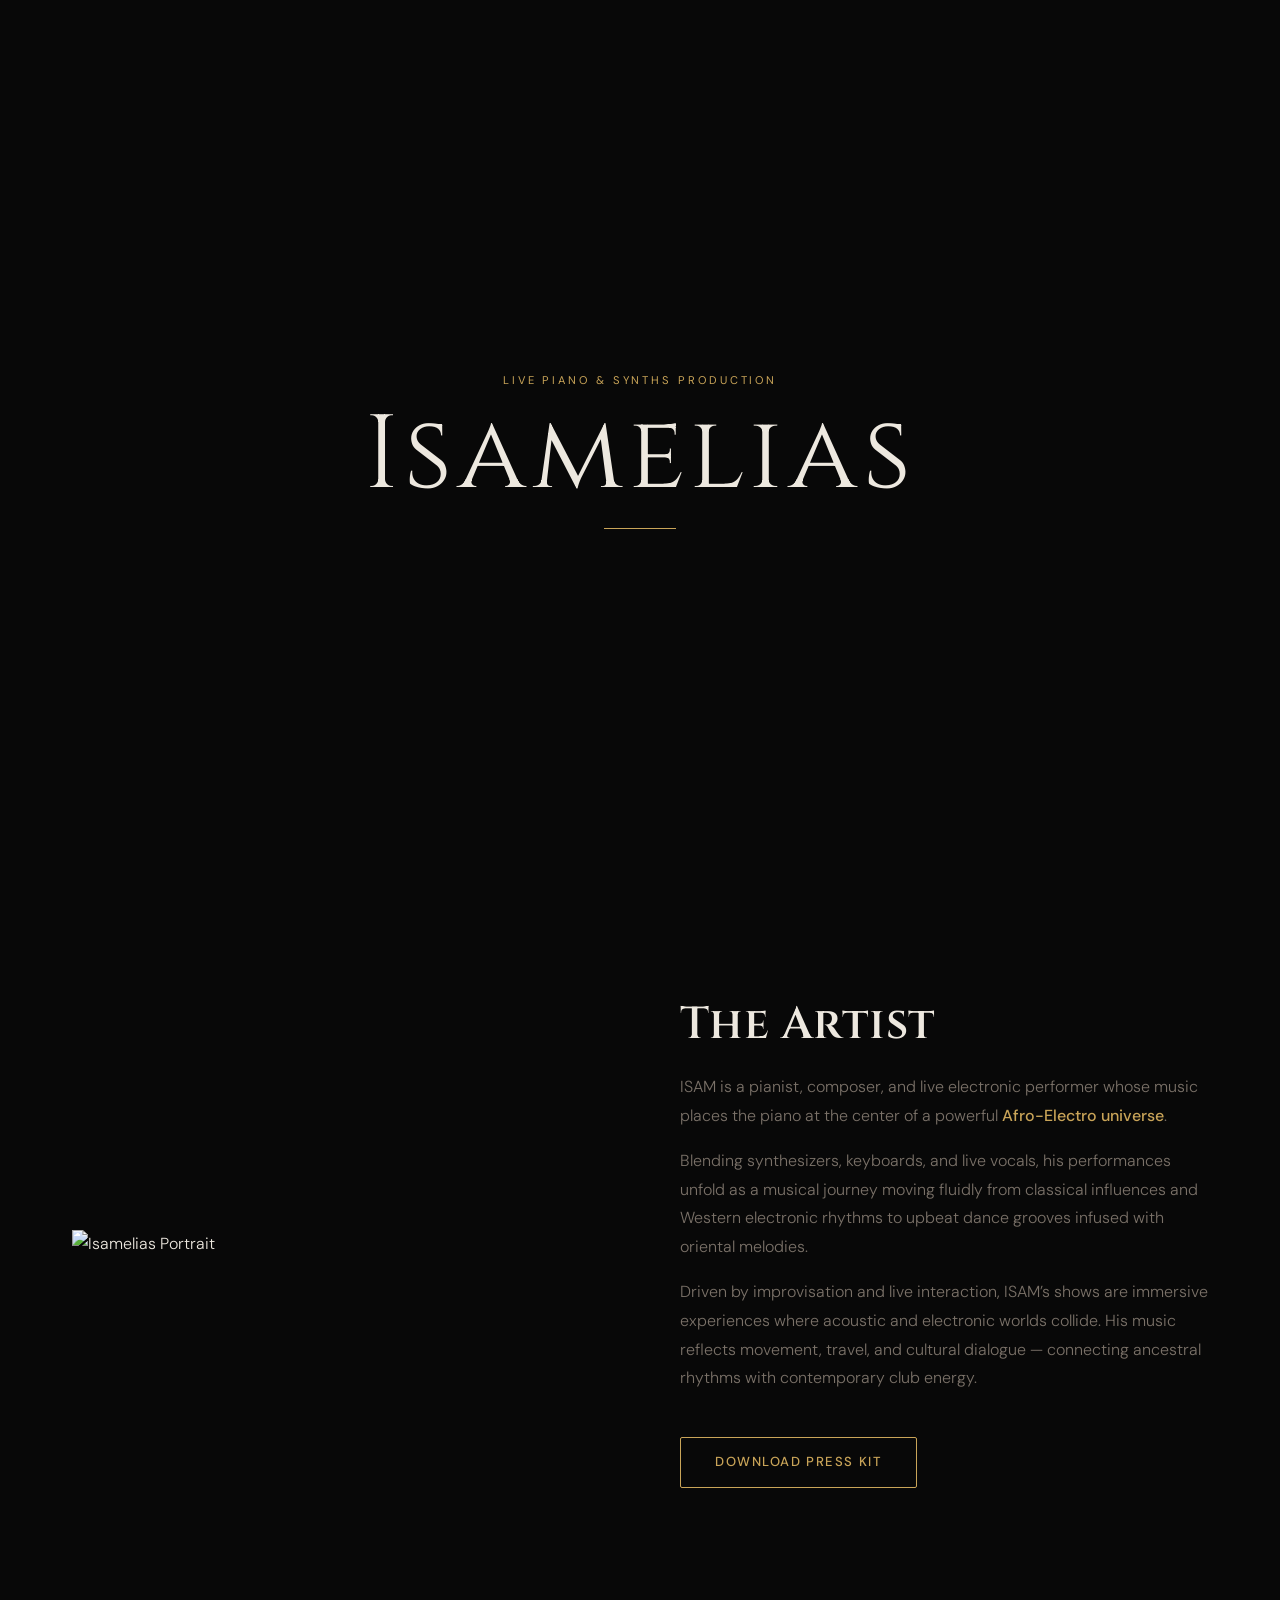
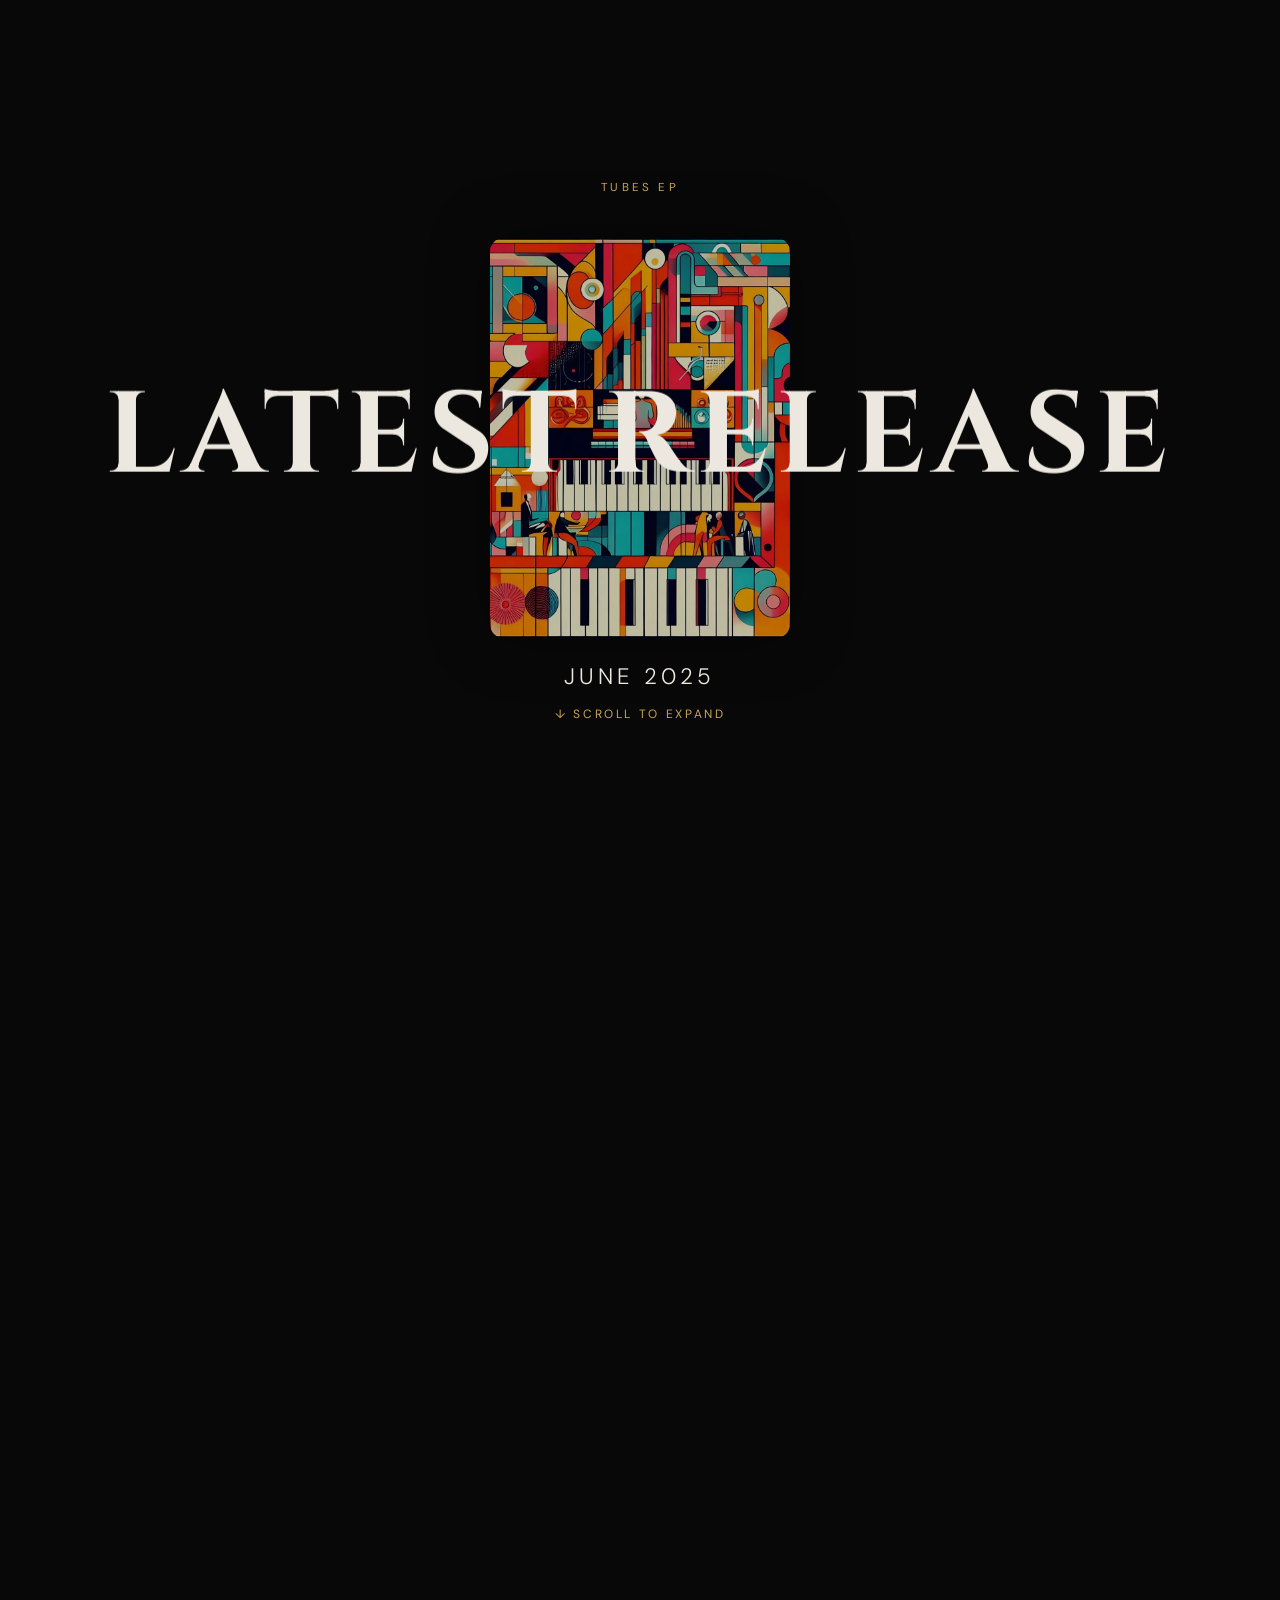
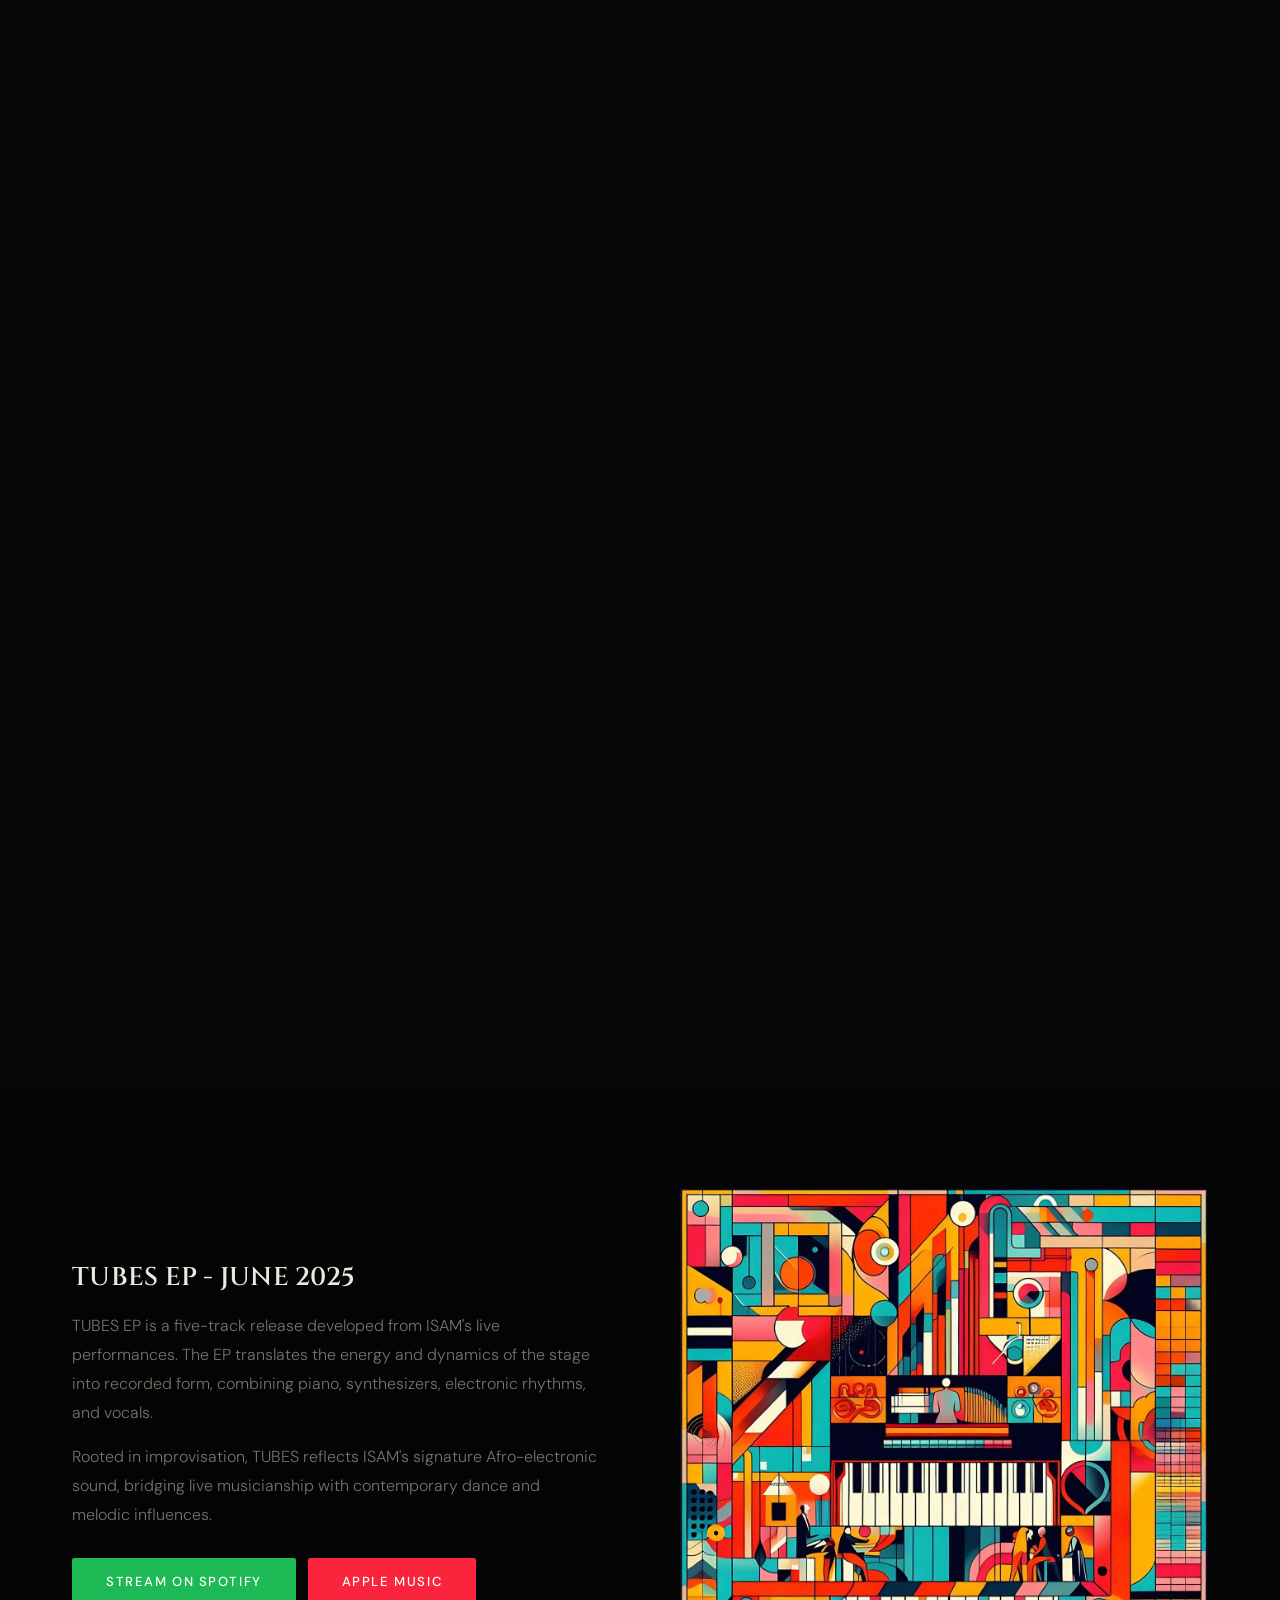
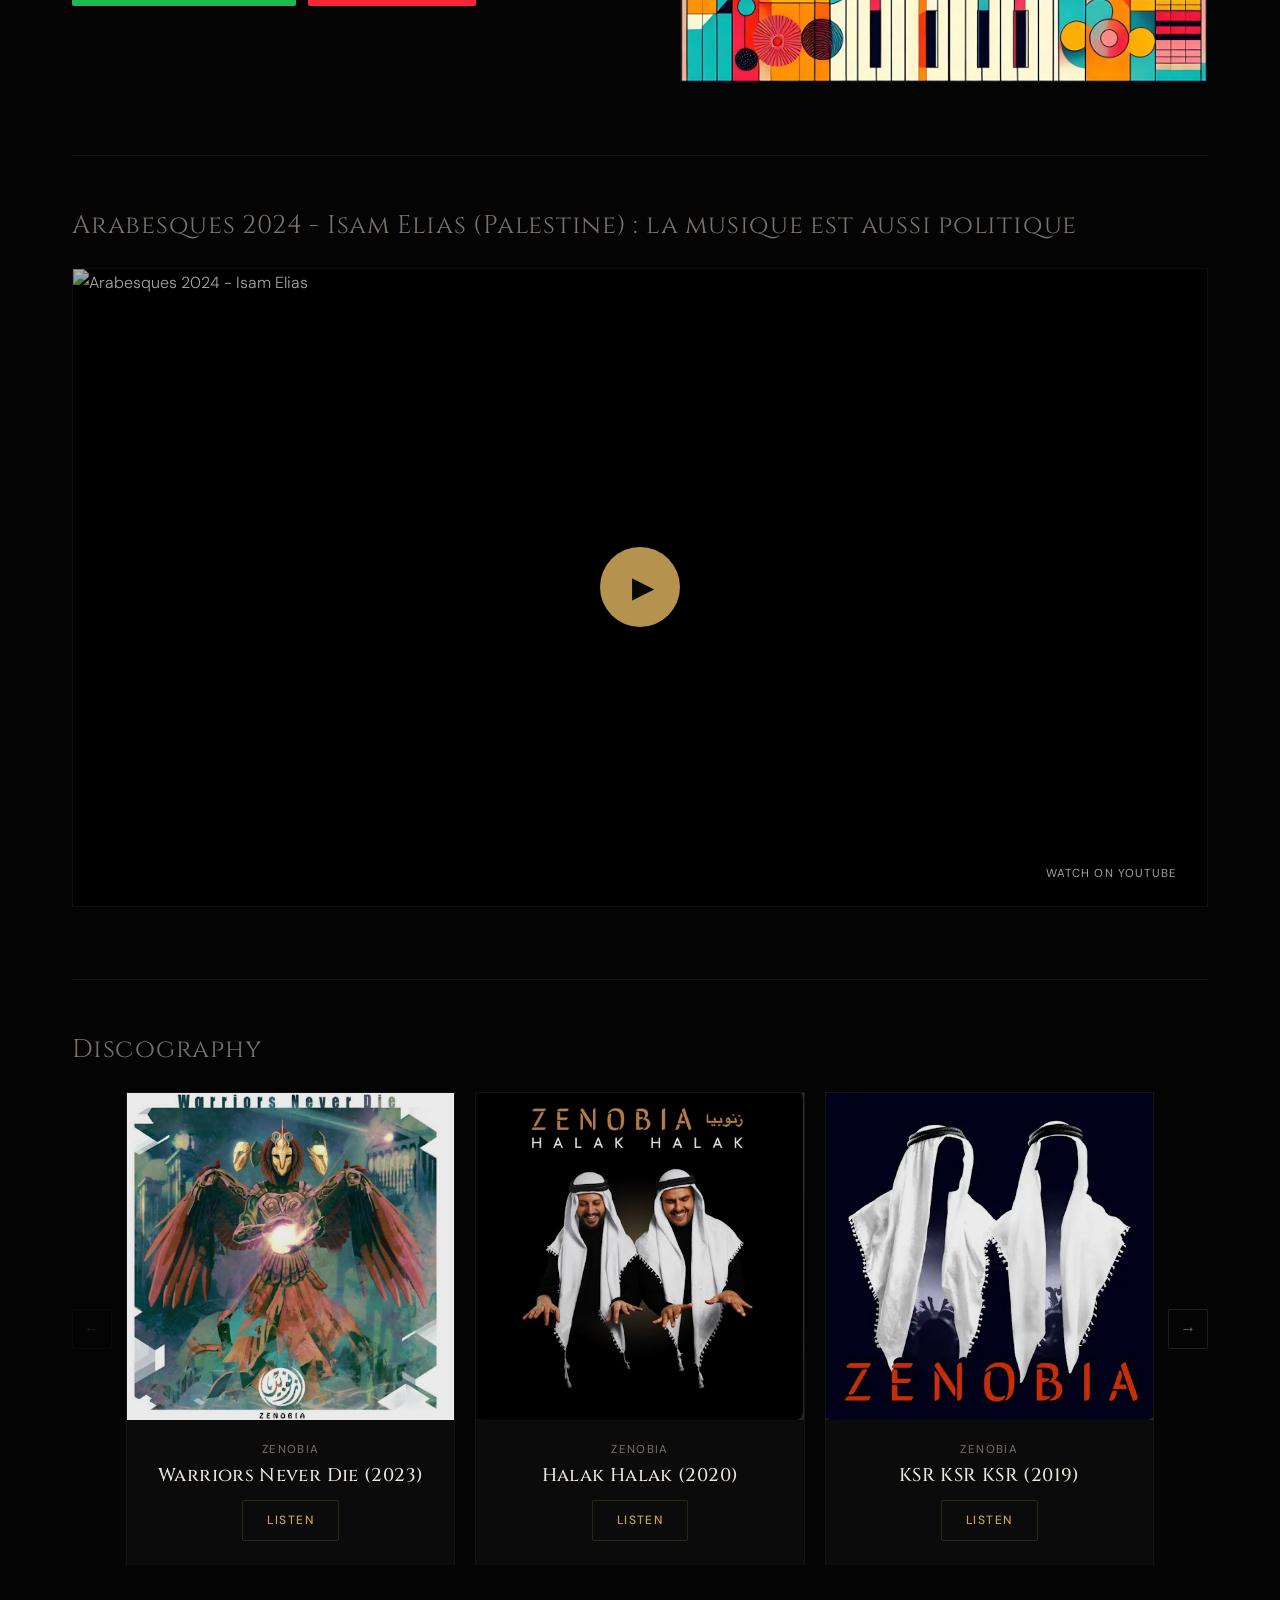
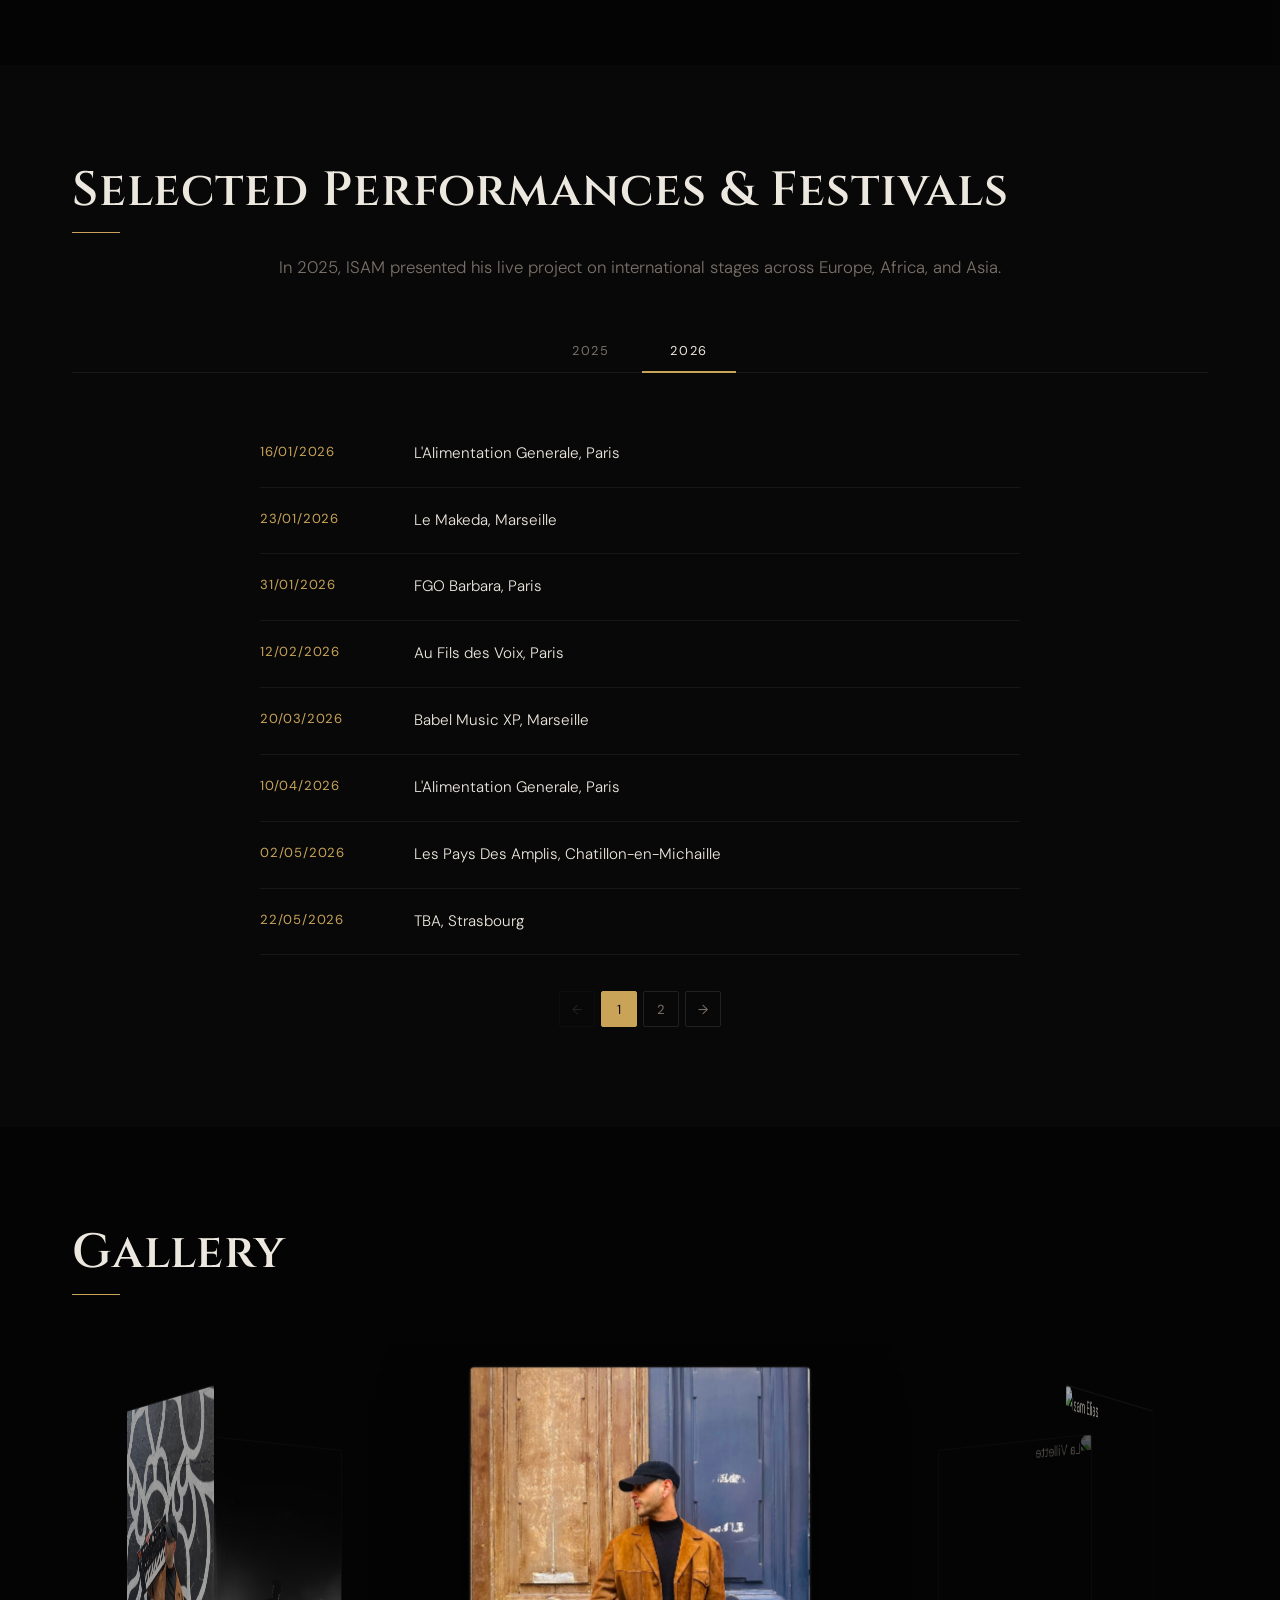
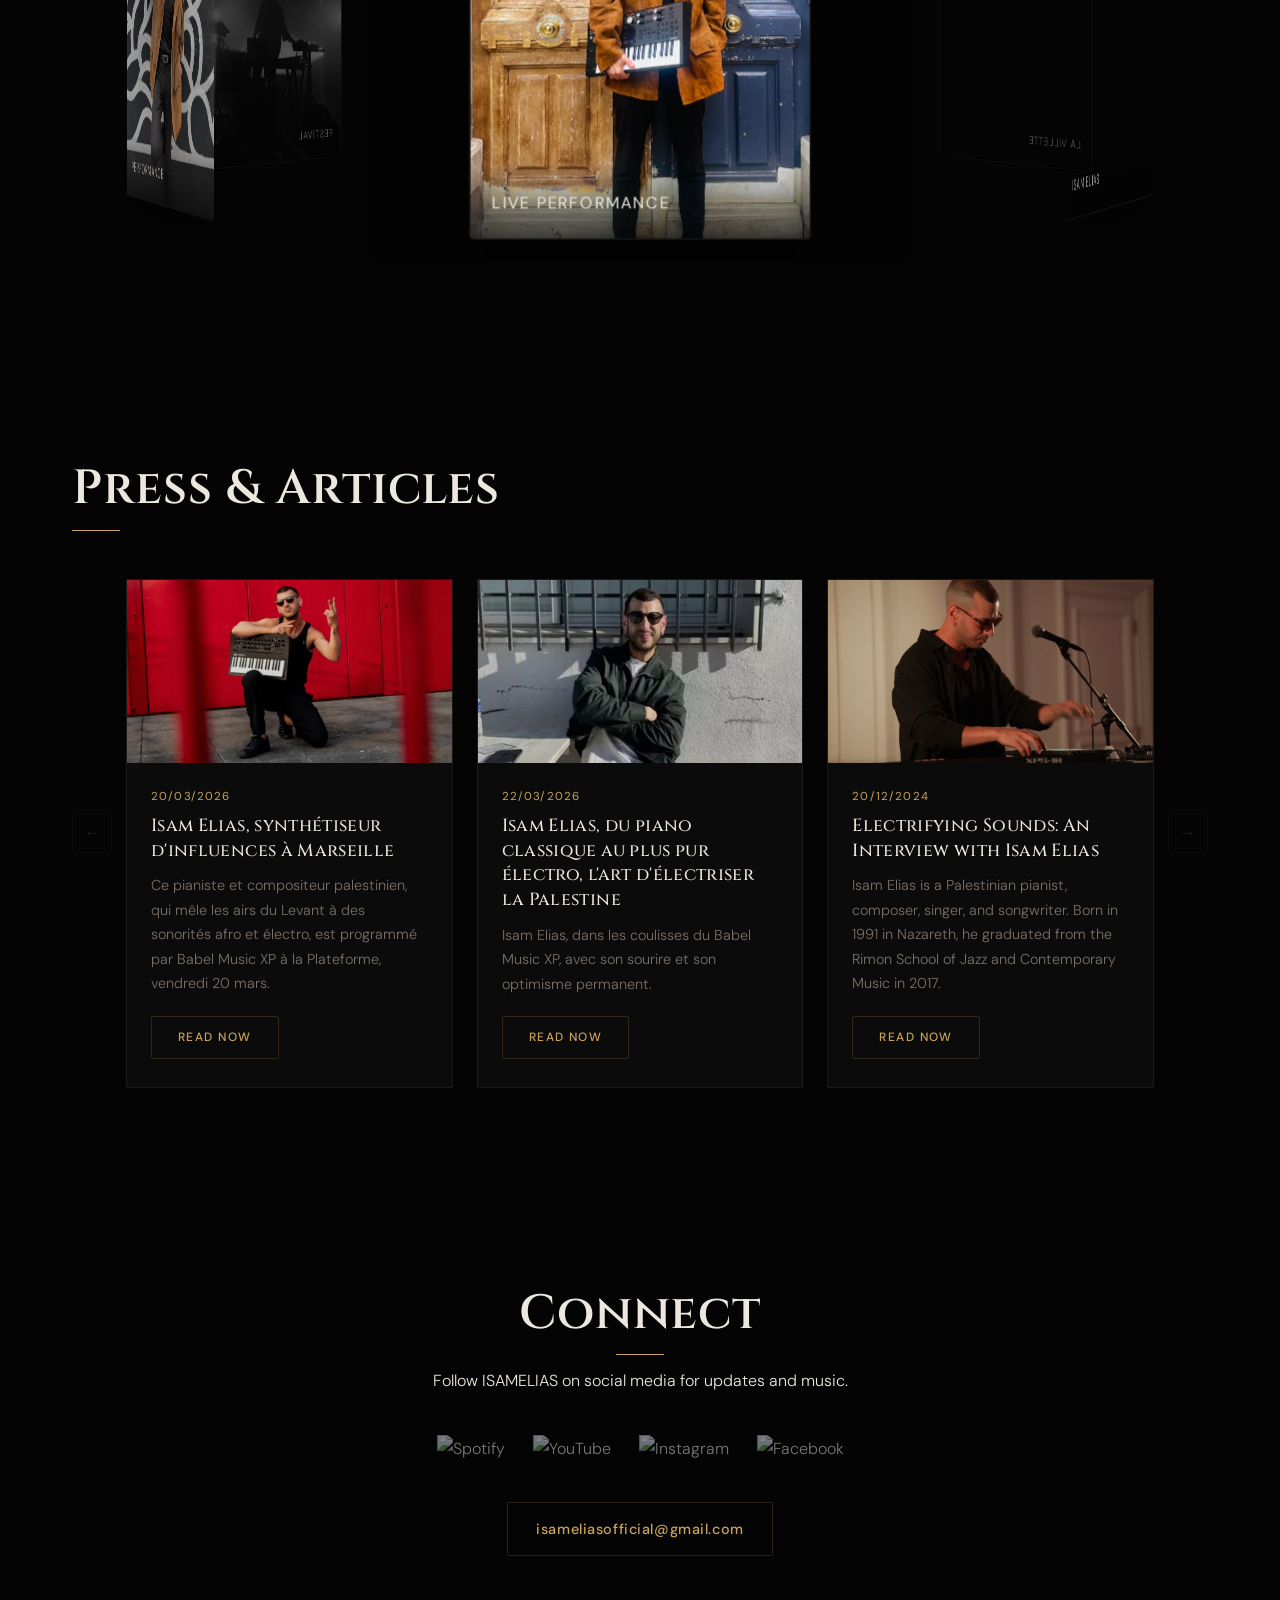
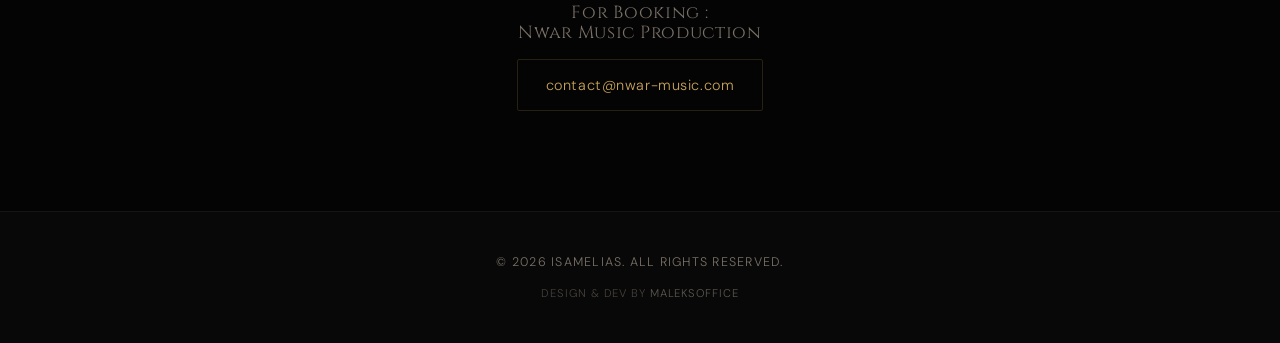
==== index.html @ e2754e63 "Initial commit - Isamelias website" ====
<!DOCTYPE html>
<html lang="en">

<head>
  <meta charset="UTF-8">
  <meta name="viewport" content="width=device-width, initial-scale=1.0">
  <title>Isamelias | Live Piano & Synths Production</title>
  <meta name="description"
    content="Isamelias: Pianist, Composer, and Live Electronic Performer. Experience the collision of acoustic and electronic worlds.">

  <!-- Fonts -->
  <link rel="preconnect" href="https://fonts.googleapis.com">
  <link rel="preconnect" href="https://fonts.gstatic.com" crossorigin>
  <link
    href="https://fonts.googleapis.com/css2?family=Cinzel:wght@400;600;700&family=DM+Sans:wght@300;400;500&display=swap"
    rel="stylesheet">

  <link rel="icon" type="image/png" href="./assets/img/favicon.png">
  <link rel="stylesheet" href="./css/style.css">
</head>

<body>

  <!-- Intro Overlay -->
  <div id="intro">
    <div class="intro-content">
      <p class="intro-subtitle">Live Piano &amp; Synths Production</p>
      <h1 class="intro-logo">Isamelias</h1>
      <div class="intro-line"></div>
    </div>
  </div>

  <!-- Announcement Banner -->
  <div id="announcement-banner" class="announcement-banner">
    <div class="banner-inner">
      <!-- Icon -->
      <div class="banner-icon" aria-hidden="true">
        <svg xmlns="http://www.w3.org/2000/svg" width="16" height="16" viewBox="0 0 24 24" fill="none"
          stroke="currentColor" stroke-width="2" stroke-linecap="round" stroke-linejoin="round">
          <path d="M4.9 19.1C1 15.2 1 8.8 4.9 4.9"/>
          <path d="M7.8 16.2c-2.3-2.3-2.3-6.1 0-8.5"/>
          <circle cx="12" cy="12" r="2"/>
          <path d="M16.2 7.8c2.3 2.3 2.3 6.1 0 8.5"/>
          <path d="M19.1 4.9C23 8.8 23 15.1 19.1 19"/>
        </svg>
      </div>
      <!-- Text -->
      <p class="banner-text">
        Every third Thursday of the month at 21h00 — Live show broadcasted on
      </p>
      <!-- Action link -->
      <a href="http://radioalhara.net" target="_blank" class="banner-action">Radio Al Hara</a>
    </div>
    <!-- Close -->
    <button id="banner-close" class="banner-close" aria-label="Close announcement">
      <svg xmlns="http://www.w3.org/2000/svg" width="16" height="16" viewBox="0 0 24 24" fill="none"
        stroke="currentColor" stroke-width="2" stroke-linecap="round" stroke-linejoin="round">
        <path d="M18 6 6 18"/><path d="m6 6 12 12"/>
      </svg>
    </button>
  </div>

  <!-- Navigation -->
  <nav class="navbar">
    <div class="container">
      <a href="#" class="logo">ISAMELIAS</a>
      <ul class="nav-links">
        <li><a href="#hero">Home</a></li>
        <li><a href="#about">The Artist</a></li>
        <li><a href="works.html">Works</a></li>
        <li><a href="#performance">Music</a></li>
        <li><a href="#tours">Concerts</a></li>
        <li><a href="#gallery">Gallery</a></li>
        <li><a href="#articles">Press</a></li>
        <li><a href="mailto:isameliasofficial@gmail.com" class="btn-primary">Connect</a></li>
      </ul>
      <div class="mobile-menu-btn">☰</div>
    </div>
  </nav>

  <!-- Hero Section with Carousel -->
  <section id="hero" class="hero">
    <video autoplay muted loop playsinline class="hero-video" poster="./assets/img/hero-poster.jpg">
      <source src="./assets/videos/0210.mp4" type="video/mp4">
      Your browser does not support the video tag.
    </video>
    <div class="hero-content">
      <p class="hero-name">ISAM ELIAS</p>
      <h1 class="subtitle">Live Piano &amp; Synths Production</h1>
      <div class="hero-ctas">
        <a href="#performance" class="btn-hero">Listen to TUBES EP</a>
        <a href="#tours" class="btn-hero-concerts">Concerts</a>
      </div>
    </div>
  </section>

  <!-- About Section -->
  <section id="about" class="section">
    <div class="container grid-2-col">
      <div class="image-wrapper">
        <img src="./assets/img/Artist Section.jpg" alt="Isamelias Portrait" class="artist-img">
      </div>
      <div class="text-content">
        <h2>The Artist</h2>
        <p>ISAM is a pianist, composer, and live electronic performer whose music places the piano at the center of a
          powerful <strong class="highlight">Afro-Electro universe</strong>.</p>
        <p>Blending synthesizers, keyboards, and live vocals, his performances unfold as a musical journey moving
          fluidly from classical influences and Western electronic rhythms to upbeat dance grooves infused with oriental
          melodies.</p>
        <p>Driven by improvisation and live interaction, ISAM’s shows are immersive experiences where acoustic and
          electronic worlds collide. His music reflects movement, travel, and cultural dialogue — connecting ancestral
          rhythms with contemporary club energy.</p>
        <a href="./assets/docs/presskit.pdf" class="btn-secondary" download>Download Press Kit</a>
      </div>
    </div>
  </section>

  <!-- Performance/Music Section — ScrollExpandMedia -->
  <section id="performance" class="sem-section">

    <!-- Sticky viewport: animates as user scrolls through the scroll-space below -->
    <div class="sem-sticky">

      <!-- No background image — dark canvas shows through -->

      <!-- Expanding album art -->
      <div class="sem-media-wrap" id="sem-media-wrap">
        <img src="./assets/img/Tubes.jpeg" alt="TUBES EP Cover Art" class="sem-media-img">
        <div class="sem-media-dim" id="sem-media-dim"></div>
      </div>

      <!-- Label above the image -->
      <p class="sem-label">TUBES EP</p>

      <!-- Title words (slide apart on scroll) -->
      <div class="sem-title-row">
        <h2 class="sem-title-word" id="sem-title-left">LATEST</h2>
        <h2 class="sem-title-word" id="sem-title-right">RELEASE</h2>
      </div>

      <!-- Date + scroll hint (slide apart) -->
      <div class="sem-meta">
        <p class="sem-date" id="sem-date">JUNE 2025</p>
        <p class="sem-hint" id="sem-hint">&#8595; Scroll to expand</p>
      </div>

    </div>

    <!-- 200vh scroll space — drives the expansion animation -->
    <div class="sem-scroll-space"></div>

    <!-- Content revealed after full expansion -->
    <div class="sem-children">
      <div class="container">

        <div class="grid-2-col reverse">
          <div class="text-content">
            <h3>TUBES EP - JUNE 2025</h3>
            <p>TUBES EP is a five-track release developed from ISAM's live performances. The EP translates the energy and
              dynamics of the stage into recorded form, combining piano, synthesizers, electronic rhythms, and vocals.</p>
            <p>Rooted in improvisation, TUBES reflects ISAM's signature Afro-electronic sound, bridging live musicianship
              with contemporary dance and melodic influences.</p>
            <div class="streaming-links">
              <a href="https://open.spotify.com/album/4mFyQkvErh9IoJ31VV31Xe?si=FJbBSKUvQcyMVPhQ887fkA" target="_blank"
                class="btn-spotify">Stream on Spotify</a>
              <a href="https://music.apple.com/fr/album/tubes-ep/1816914445?l=en-GB" target="_blank"
                class="btn-apple">Apple Music</a>
            </div>
          </div>
          <div class="image-wrapper">
            <img src="./assets/img/Tubes.jpeg" alt="TUBES EP Cover Art" class="album-cover">
          </div>
        </div>

        <!-- Featured Video -->
        <div class="featured-video-section">
          <h3 class="featured-video-title">Arabesques 2024 - Isam Elias (Palestine) : la musique est aussi politique</h3>
          <a class="video-wrapper video-thumbnail-link" href="https://www.youtube.com/watch?v=NJxTVbMDqxY" target="_blank" aria-label="Watch on YouTube">
            <img src="https://img.youtube.com/vi/NJxTVbMDqxY/maxresdefault.jpg" alt="Arabesques 2024 - Isam Elias">
            <div class="video-play-btn">&#9654;</div>
            <span class="video-yt-label">Watch on YouTube</span>
          </a>
        </div>

        <!-- Music Slider -->
        <div class="music-slider-section">
          <h3 class="slider-heading">Discography</h3>
          <div class="slider-container">
            <button class="slider-btn slider-btn-prev" aria-label="Previous" disabled>&#8592;</button>
            <div class="slider-track-wrapper">
              <div class="slider-track">

                <div class="slider-card">
                  <div class="song-thumbnail">
                    <img src="./assets/img/warriors never die.jpg" alt="Warriors Never Die (2023)">
                    <div class="play-overlay">▶</div>
                  </div>
                  <div class="song-info">
                    <p class="slider-card-band">Zenobia</p>
                    <h3>Warriors Never Die (2023)</h3>
                    <a href="https://open.spotify.com/album/2sOBc9bIVVPXl1Td5JgXK0?si=mIqHwC_xQnmoCaSfOrVbQg" target="_blank" class="btn-listen">Listen</a>
                  </div>
                </div>

                <div class="slider-card">
                  <div class="song-thumbnail">
                    <img src="./assets/img/halak halak.jpg" alt="Halak Halak (2020)">
                    <div class="play-overlay">▶</div>
                  </div>
                  <div class="song-info">
                    <p class="slider-card-band">Zenobia</p>
                    <h3>Halak Halak (2020)</h3>
                    <a href="https://open.spotify.com/album/0gdN4M9685LmNgBQTLdvvO?si=-lUB-b91SUWBPhAsJ9P3yA" target="_blank" class="btn-listen">Listen</a>
                  </div>
                </div>

                <div class="slider-card">
                  <div class="song-thumbnail">
                    <img src="./assets/img/ksr ksr ksr.jpg" alt="KSR KSR KSR EP (2019)">
                    <div class="play-overlay">▶</div>
                  </div>
                  <div class="song-info">
                    <p class="slider-card-band">Zenobia</p>
                    <h3>KSR KSR KSR (2019)</h3>
                    <a href="https://open.spotify.com/album/2qhVNCRUtKY55ulxwrisRo?si=EdK2-0C3TterZJVBLWjBRw" target="_blank" class="btn-listen">Listen</a>
                  </div>
                </div>

                <div class="slider-card">
                  <div class="song-thumbnail">
                    <img src="./assets/img/mashini.jpg" alt="Mashini (2022)">
                    <div class="play-overlay">▶</div>
                  </div>
                  <div class="song-info">
                    <p class="slider-card-band">Ghazall Band</p>
                    <h3>Mashini (2022)</h3>
                    <a href="https://open.spotify.com/track/0mf0Ghq7Uqvx6XeDi4Fg2t?si=e01bee5574f448a6" target="_blank" class="btn-listen">Listen</a>
                  </div>
                </div>

                <div class="slider-card">
                  <div class="song-thumbnail">
                    <img src="./assets/img/tayheen.jpg" alt="Tayheen (2020)">
                    <div class="play-overlay">▶</div>
                  </div>
                  <div class="song-info">
                    <p class="slider-card-band">Ghazall Band</p>
                    <h3>Tayheen (2020)</h3>
                    <a href="https://open.spotify.com/album/3WoD2qqMCpXEe1hMPhF9M1?si=J7UaWZUVQsG-nimKtQjPKA" target="_blank" class="btn-listen">Listen</a>
                  </div>
                </div>

                <div class="slider-card">
                  <div class="song-thumbnail">
                    <img src="./assets/img/logo ghazal.jpg" alt="A Tareeq Album (2017)">
                    <div class="play-overlay">▶</div>
                  </div>
                  <div class="song-info">
                    <p class="slider-card-band">Ghazall Band</p>
                    <h3>A Tareeq (2017)</h3>
                    <a href="https://open.spotify.com/album/5sy5gs8QvcIyLKiK0Ikzu2?si=wR5Z4odjQ_in4DDwS4pv7A" target="_blank" class="btn-listen">Listen</a>
                  </div>
                </div>

              </div>
            </div>
            <button class="slider-btn slider-btn-next" aria-label="Next">&#8594;</button>
          </div>
        </div>

      </div>
    </div>

  </section>

  <!-- Tours Section -->
  <section id="tours" class="section">
    <div class="container">
      <h2 class="section-title">Selected Performances & Festivals</h2>
      <p class="section-intro">In 2025, ISAM presented his live project on international stages across Europe, Africa,
        and Asia.</p>

      <div class="tour-controls">
        <button id="btn-2025" class="btn-toggle">2025</button>
        <button id="btn-2026" class="btn-toggle active">2026</button>
      </div>

      <div id="tour-list" class="tour-list">
        <!-- Events will be injected here via JavaScript -->
      </div>
    </div>
  </section>

  <!-- Gallery Section -->
  <section id="gallery" class="section dark-bg">
    <div class="container">
      <h2 class="section-title">Gallery</h2>
    </div>
    <div class="circular-gallery-wrapper">
      <div id="circular-gallery" class="circular-gallery"></div>
    </div>
  </section>

  <!-- Articles Section -->
  <section id="articles" class="section dark-bg">
    <div class="container">
      <h2 class="section-title">Press &amp; Articles</h2>
      <div class="articles-slider-section">
        <div class="articles-slider-container">
          <button class="slider-btn articles-btn-prev" aria-label="Previous" disabled>&#8592;</button>
          <div class="articles-track-wrapper">
            <div class="articles-track">

              <div class="article-card">
                <div class="article-image">
                  <img src="./assets/img/Article 1.webp" alt="Isam Elias, synthétiseur d'influences à Marseille">
                </div>
                <div class="article-content">
                  <span class="article-date">20/03/2026</span>
                  <h3 class="article-title">Isam Elias, synthétiseur d'influences à Marseille</h3>
                  <p class="article-desc">Ce pianiste et compositeur palestinien, qui mêle les airs du Levant à des sonorités afro et électro, est programmé par Babel Music XP à la Plateforme, vendredi 20 mars.</p>
                  <a href="https://www.lamarseillaise.fr/culture/isam-elias-synthetiseur-d-influences-a-marseille-LF19855248" target="_blank" class="btn-read-now">Read Now</a>
                </div>
              </div>

              <div class="article-card">
                <div class="article-image">
                  <img src="./assets/img/article 2.webp" alt="Isam Elias, du piano classique au plus pur électro">
                </div>
                <div class="article-content">
                  <span class="article-date">22/03/2026</span>
                  <h3 class="article-title">Isam Elias, du piano classique au plus pur électro, l'art d'électriser la Palestine</h3>
                  <p class="article-desc">Isam Elias, dans les coulisses du Babel Music XP, avec son sourire et son optimisme permanent.</p>
                  <a href="https://www.rfi.fr/fr/podcasts/les-p%C3%A9pites-musicales-de-rfi/20260321-isam-elias-du-piano-classique-au-plus-pur-%C3%A9lectro-l-art-d-%C3%A9lectriser-la-palestine" target="_blank" class="btn-read-now">Read Now</a>
                </div>
              </div>

              <div class="article-card">
                <div class="article-image">
                  <img src="./assets/img/Article 3.png" alt="Electrifying Sounds: An Interview with Isam Elias">
                </div>
                <div class="article-content">
                  <span class="article-date">20/12/2024</span>
                  <h3 class="article-title">Electrifying Sounds: An Interview with Isam Elias</h3>
                  <p class="article-desc">Isam Elias is a Palestinian pianist, composer, singer, and songwriter. Born in 1991 in Nazareth, he graduated from the Rimon School of Jazz and Contemporary Music in 2017.</p>
                  <a href="https://ibraaz.org/ibraaz-publishing/read/electrifying-sounds-an-interview-with-islam-elias" target="_blank" class="btn-read-now">Read Now</a>
                </div>
              </div>

            </div>
          </div>
          <button class="slider-btn articles-btn-next" aria-label="Next">&#8594;</button>
        </div>
      </div>
    </div>
  </section>

  <!-- Contact Section -->
  <section id="contact" class="section dark-bg">
    <div class="container text-center">
      <h2 class="section-title">Connect</h2>
      <p>Follow ISAMELIAS on social media for updates and music.</p>

      <div class="social-icons">
        <a href="https://open.spotify.com/artist/11oxh46Sp5uHrNnGQ2qV7X?si=A2-0ZY94RpO0iSqQIOajFg" target="_blank"
          title="Spotify">
          <img src="https://upload.wikimedia.org/wikipedia/commons/1/19/Spotify_logo_without_text.svg" alt="Spotify"
            width="40">
        </a>
        <a href="https://www.youtube.com/channel/UCeg7bmm9T8E4LRXrARWsFWw" target="_blank" title="YouTube">
          <img src="https://upload.wikimedia.org/wikipedia/commons/0/09/YouTube_full-color_icon_%282017%29.svg"
            alt="YouTube" width="50">
        </a>
        <a href="https://www.instagram.com/isam.elias/?hl=en" target="_blank" title="Instagram">
          <img src="https://upload.wikimedia.org/wikipedia/commons/e/e7/Instagram_logo_2016.svg" alt="Instagram"
            width="40">
        </a>
        <a href="https://www.facebook.com/isameliasofficial/" target="_blank" title="Facebook">
          <img src="https://upload.wikimedia.org/wikipedia/commons/b/b8/2021_Facebook_icon.svg" alt="Facebook"
            width="40">
        </a>
      </div>

      <div class="contact-container">
        <a href="mailto:isameliasofficial@gmail.com" class="btn-email">isameliasofficial@gmail.com</a>

        <div class="booking-section">
          <h3>For Booking :<br>Nwar Music Production</h3>
          <a href="mailto:contact@nwar-music.com" class="btn-booking">contact@nwar-music.com</a>
        </div>
      </div>
    </div>
  </section>

  <footer>
    <p>&copy; 2026 Isamelias. All Rights Reserved.</p>
    <p class="footer-credit">Design &amp; Dev by <a href="https://maleksoffice.com" target="_blank">Maleksoffice</a></p>
  </footer>

  <script src="./js/script.js"></script>
</body>

</html>
---- css/style.css ----
/* =============================================
   ISAMELIAS — Artist Website Stylesheet
   ============================================= */

:root {
    --color-bg:      #080808;
    --color-surface: #111111;
    --color-dark:    #040404;
    --color-text:    #ede8df;
    --color-muted:   #7a7168;
    --color-primary: #c9a458;   /* antique gold */
    --color-border:  rgba(201, 164, 88, 0.18);

    --font-heading: 'Cinzel', serif;
    --font-body:    'DM Sans', sans-serif;

    --container-width: 1200px;
    --section-padding: 100px;
}

/* ---- Announcement Banner ---- */
.announcement-banner {
    position: fixed;
    top: 0;
    left: 0;
    width: 100%;
    background: #a8001e;
    z-index: 300;
    display: flex;
    align-items: center;
    justify-content: center;
    padding: 10px 56px 10px 16px;
    transition: opacity 0.3s ease;
}

.announcement-banner.hidden {
    display: none;
}

/* Inner row: icon + text + action */
.banner-inner {
    display: flex;
    align-items: center;
    gap: 10px;
    flex-wrap: wrap;
    justify-content: center;
}

.banner-icon {
    display: flex;
    align-items: center;
    color: rgba(255, 255, 255, 0.9);
    flex-shrink: 0;
}

.banner-text {
    font-family: var(--font-body);
    font-size: 0.82rem;
    font-weight: 400;
    letter-spacing: 0.04em;
    color: rgba(255, 255, 255, 0.9);
    margin: 0;
}

/* Action button/link — styled like a ghost pill */
.banner-action {
    display: inline-flex;
    align-items: center;
    font-family: var(--font-body);
    font-size: 0.78rem;
    font-weight: 600;
    letter-spacing: 0.06em;
    color: #fff;
    background: rgba(255, 255, 255, 0.18);
    border: 1px solid rgba(255, 255, 255, 0.35);
    border-radius: 20px;
    padding: 3px 12px;
    text-decoration: none;
    transition: background 0.2s, border-color 0.2s;
    white-space: nowrap;
    flex-shrink: 0;
}

.banner-action:hover {
    background: rgba(255, 255, 255, 0.28);
    border-color: rgba(255, 255, 255, 0.6);
}

/* Close button */
.banner-close {
    position: absolute;
    right: 12px;
    top: 50%;
    transform: translateY(-50%);
    background: transparent;
    border: none;
    color: rgba(255, 255, 255, 0.75);
    cursor: pointer;
    padding: 6px;
    display: flex;
    align-items: center;
    justify-content: center;
    border-radius: 4px;
    transition: color 0.2s, background 0.2s;
}

.banner-close:hover {
    color: #fff;
    background: rgba(255, 255, 255, 0.15);
}

/* Push navbar down when banner is visible */
body.banner-visible .navbar {
    top: var(--banner-h, 44px);
}

/* ---- Intro Overlay ---- */
#intro {
    position: fixed;
    inset: 0;
    background: #080808;
    z-index: 9999;
    display: flex;
    align-items: center;
    justify-content: center;
    text-align: center;
    transition: opacity 0.8s ease;
}

#intro.fade-out {
    opacity: 0;
    pointer-events: none;
}

.intro-content {
    display: flex;
    flex-direction: column;
    align-items: center;
}

.intro-subtitle {
    font-family: var(--font-body);
    font-size: 0.7rem;
    font-weight: 400;
    letter-spacing: 0.26em;
    text-transform: uppercase;
    color: var(--color-primary);
    opacity: 0;
    transform: translateY(6px);
    animation: introUp 0.7s ease forwards 0.2s;
    margin-bottom: 14px;
}

.intro-logo {
    font-family: var(--font-heading);
    font-size: clamp(3rem, 10vw, 6.5rem);
    font-weight: 400;
    font-style: normal;
    color: var(--color-text);
    letter-spacing: 0.05em;
    line-height: 1;
    opacity: 0;
    transform: translateY(10px);
    animation: introUp 0.8s ease forwards 0.55s;
    text-transform: none;
}

.intro-line {
    height: 1px;
    width: 0;
    background: var(--color-primary);
    margin-top: 20px;
    animation: introLine 0.6s ease forwards 1.1s;
}

@keyframes introUp {
    to {
        opacity: 1;
        transform: translateY(0);
    }
}

@keyframes introLine {
    to { width: 72px; }
}

/* ---- Reset ---- */
*, *::before, *::after {
    box-sizing: border-box;
    margin: 0;
    padding: 0;
}

html {
    scroll-behavior: smooth;
}

body {
    background-color: var(--color-bg);
    color: var(--color-text);
    font-family: var(--font-body);
    font-weight: 300;
    line-height: 1.7;
    overflow-x: hidden;
}


/* ---- Typography ---- */
h1, h2, h3, h4 {
    font-family: var(--font-heading);
    font-weight: 600;
    line-height: 1.1;
    letter-spacing: 0.01em;
}

a {
    text-decoration: none;
    color: inherit;
    transition: color 0.3s;
}

strong {
    font-weight: 600;
}

/* ---- Layout ---- */
.container {
    max-width: var(--container-width);
    margin: 0 auto;
    padding: 0 32px;
}

.section {
    padding: var(--section-padding) 0;
}

.dark-bg {
    background-color: var(--color-dark);
}

.text-center {
    text-align: center;
}

/* ---- Section Header ---- */
.section-title {
    font-family: var(--font-heading);
    font-size: clamp(2rem, 4vw, 3rem);
    font-weight: 600;
    color: var(--color-text);
    margin-bottom: 12px;
    letter-spacing: 0.02em;
}

.section-title::after {
    content: '';
    display: block;
    width: 48px;
    height: 1px;
    background: var(--color-primary);
    margin-top: 14px;
}

.text-center .section-title::after {
    margin-left: auto;
    margin-right: auto;
}

.section-intro {
    text-align: center;
    margin-top: 20px;
    margin-bottom: 48px;
    font-size: 1.05rem;
    color: var(--color-muted);
    font-weight: 300;
}

.highlight {
    color: var(--color-primary);
}

/* ---- Buttons ---- */
.btn-primary,
.btn-hero,
.btn-secondary,
.btn-email,
.btn-spotify,
.btn-apple {
    display: inline-block;
    padding: 13px 34px;
    font-family: var(--font-body);
    font-size: 0.82rem;
    font-weight: 500;
    letter-spacing: 0.12em;
    text-transform: uppercase;
    transition: background 0.25s, color 0.25s, border-color 0.25s, transform 0.2s;
    cursor: pointer;
    border: none;
    border-radius: 2px;
}

.btn-primary {
    background: var(--color-primary);
    color: #080808;
}

.btn-hero {
    background: transparent;
    color: var(--color-text);
    border: 1px solid rgba(237, 232, 223, 0.4);
    margin-top: 32px;
}

.btn-hero:hover {
    background: var(--color-primary);
    color: #080808;
    border-color: var(--color-primary);
}

.btn-secondary {
    border: 1px solid var(--color-primary);
    color: var(--color-primary);
    background: transparent;
    margin-top: 28px;
}

.btn-secondary:hover {
    background: var(--color-primary);
    color: #080808;
}

.btn-email {
    background: transparent;
    color: var(--color-primary);
    border: 1px solid var(--color-border);
    font-size: 0.9rem;
    letter-spacing: 0.04em;
    text-transform: none;
    word-break: break-all;
    padding: 14px 28px;
}

.btn-email:hover {
    border-color: var(--color-primary);
    background: rgba(201, 164, 88, 0.06);
}

.btn-spotify {
    background: #1DB954;
    color: #fff;
    border-radius: 2px;
}

.btn-apple {
    background: #fa243c;
    color: #fff;
    border-radius: 2px;
}

.btn-primary:hover {
    opacity: 0.88;
    transform: translateY(-2px);
}

.btn-spotify:hover,
.btn-apple:hover {
    opacity: 0.88;
    transform: translateY(-2px);
}

/* ---- Hero CTA pair ---- */
.hero-ctas {
    display: flex;
    gap: 14px;
    justify-content: center;
    align-items: center;
    flex-wrap: wrap;
    margin-top: 32px;
}

.hero-ctas .btn-hero {
    margin-top: 0;
}

.btn-hero-concerts {
    display: inline-block;
    padding: 13px 34px;
    font-family: var(--font-body);
    font-size: 0.82rem;
    font-weight: 500;
    letter-spacing: 0.12em;
    text-transform: uppercase;
    cursor: pointer;
    border: none;
    border-radius: 2px;
    background: var(--color-primary);
    color: #080808;
    transition: background 0.25s, transform 0.2s;
}

.btn-hero-concerts:hover {
    background: #dbbe7a;
    transform: translateY(-2px);
}

/* ---- Circular Gallery ---- */
.circular-gallery-wrapper {
    position: relative;
    width: 100%;
    height: 520px;
    perspective: 2000px;
    overflow: hidden;
    margin-top: 48px;
}

.circular-gallery {
    position: relative;
    width: 100%;
    height: 100%;
    transform-style: preserve-3d;
}

.gallery-item {
    position: absolute;
    width: 260px;
    height: 360px;
    left: 50%;
    top: 50%;
    margin-left: -130px;
    margin-top: -180px;
    border-radius: 4px;
    overflow: hidden;
    box-shadow: 0 24px 64px rgba(0, 0, 0, 0.6);
    border: 1px solid rgba(255, 255, 255, 0.08);
    transition: opacity 0.3s linear;
    cursor: pointer;
}

.gallery-item img {
    width: 100%;
    height: 100%;
    object-fit: cover;
    display: block;
    transition: transform 0.5s ease;
}

.gallery-item:hover img {
    transform: scale(1.05);
}

.gallery-item-overlay {
    position: absolute;
    bottom: 0;
    left: 0;
    width: 100%;
    padding: 20px 16px 16px;
    background: linear-gradient(to top, rgba(0, 0, 0, 0.75), transparent);
    color: var(--color-text);
}

.gallery-item-overlay p {
    font-family: var(--font-body);
    font-size: 0.78rem;
    font-weight: 400;
    letter-spacing: 0.1em;
    text-transform: uppercase;
    color: var(--color-text);
    margin: 0;
}

/* ---- Featured Video ---- */
.featured-video-section {
    margin-top: 72px;
    padding-top: 56px;
    border-top: 1px solid rgba(255, 255, 255, 0.06);
}

.featured-video-title {
    font-family: var(--font-heading);
    font-size: 1.6rem;
    font-weight: 400;
    color: var(--color-muted);
    margin-bottom: 28px;
    letter-spacing: 0.03em;
}

.video-wrapper {
    position: relative;
    width: 100%;
    aspect-ratio: 16 / 9;
    background: #000;
    border: 1px solid rgba(255, 255, 255, 0.06);
    overflow: hidden;
    display: block;
}

.video-wrapper iframe {
    position: absolute;
    inset: 0;
    width: 100%;
    height: 100%;
}

.video-thumbnail-link img {
    position: absolute;
    inset: 0;
    width: 100%;
    height: 100%;
    object-fit: cover;
    filter: brightness(0.7);
    transition: filter 0.3s, transform 0.4s;
}

.video-thumbnail-link:hover img {
    filter: brightness(0.5);
    transform: scale(1.03);
}

.video-play-btn {
    position: absolute;
    top: 50%;
    left: 50%;
    transform: translate(-50%, -50%);
    width: 80px;
    height: 80px;
    background: rgba(201, 164, 88, 0.9);
    border-radius: 50%;
    display: flex;
    align-items: center;
    justify-content: center;
    font-size: 1.8rem;
    color: #080808;
    padding-left: 6px;
    transition: background 0.3s, transform 0.3s;
}

.video-thumbnail-link:hover .video-play-btn {
    background: var(--color-primary);
    transform: translate(-50%, -50%) scale(1.1);
}

.video-yt-label {
    position: absolute;
    bottom: 18px;
    right: 20px;
    font-family: var(--font-body);
    font-size: 0.72rem;
    font-weight: 400;
    letter-spacing: 0.1em;
    text-transform: uppercase;
    color: rgba(237, 232, 223, 0.7);
    background: rgba(0,0,0,0.5);
    padding: 4px 10px;
    border-radius: 2px;
}

/* ---- Music Slider ---- */
.music-slider-section {
    margin-top: 72px;
    padding-top: 56px;
    border-top: 1px solid rgba(255, 255, 255, 0.06);
}

.slider-heading {
    font-family: var(--font-heading);
    font-size: 1.6rem;
    font-weight: 400;
    color: var(--color-muted);
    margin-bottom: 28px;
    letter-spacing: 0.03em;
}

.slider-container {
    display: flex;
    align-items: center;
    gap: 14px;
}

.slider-track-wrapper {
    overflow: hidden;
    flex: 1;
    min-width: 0;
}

.slider-track {
    display: flex;
    gap: 20px;
    transition: transform 0.45s cubic-bezier(0.25, 0.46, 0.45, 0.94);
    will-change: transform;
}

.slider-card {
    flex-shrink: 0;
    background: rgba(255, 255, 255, 0.03);
    border: 1px solid rgba(255, 255, 255, 0.04);
    overflow: hidden;
    transition: border-color 0.3s, transform 0.3s;
}

.slider-card:hover {
    border-color: var(--color-border);
    transform: translateY(-3px);
}

.slider-card .song-thumbnail {
    aspect-ratio: 1 / 1;
}

.slider-card-band {
    font-size: 0.72rem;
    letter-spacing: 0.12em;
    text-transform: uppercase;
    color: var(--color-muted);
    margin-bottom: 6px;
    font-weight: 400;
}

.slider-btn {
    flex-shrink: 0;
    width: 40px;
    height: 40px;
    display: flex;
    align-items: center;
    justify-content: center;
    background: transparent;
    border: 1px solid rgba(255, 255, 255, 0.1);
    color: var(--color-muted);
    font-size: 1rem;
    cursor: pointer;
    border-radius: 2px;
    transition: border-color 0.3s, color 0.3s;
}

.slider-btn:hover:not(:disabled) {
    border-color: var(--color-primary);
    color: var(--color-primary);
}

.slider-btn:disabled {
    opacity: 0.25;
    cursor: not-allowed;
}

/* ---- Navbar ---- */
.navbar {
    position: fixed;
    top: 0;
    width: 100%;
    padding: 22px 0;
    background: rgba(4, 4, 4, 0.85);
    backdrop-filter: blur(16px);
    -webkit-backdrop-filter: blur(16px);
    z-index: 100;
    border-bottom: 1px solid rgba(255, 255, 255, 0.06);
}

.navbar .container {
    display: flex;
    justify-content: space-between;
    align-items: center;
}

.logo {
    font-family: var(--font-heading);
    font-size: 1.35rem;
    font-weight: 600;
    font-style: normal;
    color: var(--color-text);
    letter-spacing: 0.08em;
}

.nav-links {
    display: flex;
    gap: 36px;
    align-items: center;
    list-style: none;
}

.nav-links a {
    font-family: var(--font-body);
    font-size: 0.78rem;
    font-weight: 400;
    letter-spacing: 0.12em;
    text-transform: uppercase;
    color: var(--color-text);
    transition: color 0.3s;
}

.nav-links a:hover,
.nav-links a.active {
    color: var(--color-text);
}

.nav-links .btn-primary {
    color: #080808;
    font-size: 0.78rem;
    padding: 10px 22px;
}

.mobile-menu-btn {
    display: none;
    font-size: 1.4rem;
    cursor: pointer;
    color: var(--color-text);
}

/* ---- Hero ---- */
.hero {
    position: relative;
    height: 100vh;
    min-height: 600px;
    display: flex;
    align-items: center;
    justify-content: center;
    text-align: center;
    overflow: hidden;
}

.hero-video {
    position: absolute;
    inset: 0;
    width: 100%;
    height: 100%;
    object-fit: cover;
    z-index: 0;
}

.hero::after {
    content: '';
    position: absolute;
    inset: 0;
    background: linear-gradient(
        to bottom,
        rgba(8, 8, 8, 0.35) 0%,
        rgba(8, 8, 8, 0.55) 60%,
        rgba(8, 8, 8, 0.95) 100%
    );
    z-index: 1;
}

.hero-content {
    position: relative;
    z-index: 2;
}

.hero-name {
    font-family: var(--font-body);
    font-size: 0.75rem;
    font-weight: 400;
    letter-spacing: 0.3em;
    text-transform: uppercase;
    color: var(--color-text);
    margin-bottom: 12px;
}

.hero-content h1.subtitle {
    font-family: var(--font-body);
    font-size: clamp(1rem, 2.2vw, 1.5rem);
    font-weight: 300;
    letter-spacing: 0.14em;
    text-transform: none;
    color: var(--color-primary);
    line-height: 1.6;
}

/* ---- Grid Layouts ---- */
.grid-2-col {
    display: grid;
    grid-template-columns: 1fr 1fr;
    gap: 80px;
    align-items: center;
}

.image-wrapper {
    overflow: hidden;
}

.artist-img,
.album-cover {
    width: 100%;
    display: block;
    border-radius: 0;
    box-shadow: 0 30px 60px rgba(0, 0, 0, 0.6);
    transition: transform 0.5s ease;
}

.artist-img:hover,
.album-cover:hover {
    transform: scale(1.02);
}

.text-content h2 {
    font-size: clamp(2rem, 4vw, 2.8rem);
    margin-bottom: 24px;
    color: var(--color-text);
}

.text-content p {
    color: var(--color-muted);
    margin-bottom: 16px;
    font-size: 1rem;
    line-height: 1.8;
}

.text-content p strong {
    color: var(--color-primary);
    font-weight: 500;
}

.text-content h3 {
    font-size: 1.6rem;
    font-family: var(--font-heading);
    margin-bottom: 20px;
    color: var(--color-text);
}

.streaming-links {
    display: flex;
    gap: 12px;
    flex-wrap: wrap;
    margin-top: 28px;
}

/* ---- Tour Section ---- */
.tour-controls {
    display: flex;
    justify-content: center;
    gap: 4px;
    margin-bottom: 48px;
    border-bottom: 1px solid rgba(255, 255, 255, 0.07);
}

.btn-toggle {
    background: transparent;
    border: none;
    color: var(--color-muted);
    padding: 12px 28px;
    font-family: var(--font-body);
    font-size: 0.8rem;
    font-weight: 400;
    letter-spacing: 0.14em;
    text-transform: uppercase;
    cursor: pointer;
    border-bottom: 2px solid transparent;
    margin-bottom: -1px;
    transition: color 0.3s, border-color 0.3s;
}

.btn-toggle.active,
.btn-toggle:hover {
    color: var(--color-text);
    border-bottom-color: var(--color-primary);
}

.tour-list {
    max-width: 760px;
    margin: 0 auto;
}

.tour-item {
    display: grid;
    grid-template-columns: 130px 1fr;
    gap: 24px;
    padding: 20px 0;
    border-bottom: 1px solid rgba(255, 255, 255, 0.06);
    transition: padding-left 0.2s;
}

.tour-item:hover {
    padding-left: 8px;
}

.tour-year {
    display: none;
}

.tour-date {
    font-family: var(--font-body);
    font-size: 0.82rem;
    font-weight: 400;
    letter-spacing: 0.06em;
    color: var(--color-primary);
    white-space: nowrap;
}

.tour-location {
    font-size: 0.95rem;
    font-weight: 300;
    color: var(--color-text);
}

.tour-venue {
    display: none;
}

/* ---- Contact ---- */
.social-icons {
    display: flex;
    justify-content: center;
    gap: 28px;
    margin: 40px 0;
}

.social-icons a {
    opacity: 0.5;
    transition: opacity 0.3s, transform 0.2s;
    filter: grayscale(20%);
}

.social-icons a:hover {
    opacity: 1;
    transform: translateY(-3px);
    filter: none;
}

.contact-container {
    display: flex;
    flex-direction: column;
    align-items: center;
    gap: 48px;
    margin-top: 16px;
}

.booking-section {
    text-align: center;
}

.booking-section h3 {
    font-family: var(--font-heading);
    font-size: 1.1rem;
    font-weight: 400;
    color: var(--color-muted);
    margin-bottom: 16px;
    letter-spacing: 0.04em;
}

.btn-booking {
    display: inline-block;
    padding: 13px 28px;
    border: 1px solid var(--color-border);
    color: var(--color-primary);
    font-family: var(--font-body);
    font-size: 0.9rem;
    letter-spacing: 0.04em;
    transition: border-color 0.3s, background 0.3s;
    border-radius: 2px;
}

.btn-booking:hover {
    border-color: var(--color-primary);
    background: rgba(201, 164, 88, 0.06);
}

/* ---- Footer ---- */
footer {
    text-align: center;
    padding: 40px 0;
    border-top: 1px solid rgba(255, 255, 255, 0.05);
    color: var(--color-muted);
    font-size: 0.78rem;
    letter-spacing: 0.1em;
    text-transform: uppercase;
}

.footer-credit {
    margin-top: 10px;
    font-size: 0.7rem;
    letter-spacing: 0.08em;
    color: rgba(122, 113, 104, 0.55);
    text-transform: uppercase;
}

.footer-credit a {
    color: rgba(122, 113, 104, 0.75);
    text-decoration: none;
    transition: color 0.2s;
}

.footer-credit a:hover {
    color: var(--color-primary);
}

/* ---- Works Page ---- */
.works-hero {
    padding-top: 140px;
    padding-bottom: 80px;
    text-align: center;
    position: relative;
}

.works-hero::after {
    content: '';
    position: absolute;
    inset: 0;
    background: linear-gradient(
        to bottom,
        rgba(8, 8, 8, 0.6),
        rgba(8, 8, 8, 0.75) 60%,
        rgba(8, 8, 8, 0.95)
    );
    z-index: 0;
}

.works-hero .container {
    position: relative;
    z-index: 1;
}

.works-hero .section-title {
    font-size: clamp(2.2rem, 5vw, 3.5rem);
    color: var(--color-text);
}

.works-hero .section-intro {
    color: rgba(237, 232, 223, 0.65);
}

.band-section {
    padding: 80px 0;
}

.band-name {
    font-family: var(--font-heading);
    font-size: clamp(2rem, 4vw, 2.8rem);
    font-weight: 600;
    color: var(--color-text);
    margin-bottom: 8px;
}

.band-name::after {
    content: '';
    display: block;
    width: 40px;
    height: 1px;
    background: var(--color-primary);
    margin-top: 12px;
    margin-bottom: 24px;
}

.band-description {
    max-width: 680px;
    margin-bottom: 48px;
    font-size: 1rem;
    line-height: 1.8;
    color: var(--color-muted);
    font-weight: 300;
}

.song-grid {
    display: grid;
    grid-template-columns: repeat(auto-fit, minmax(260px, 1fr));
    gap: 24px;
}

.song-card {
    background: var(--color-surface);
    border: 1px solid rgba(255, 255, 255, 0.04);
    overflow: hidden;
    transition: transform 0.3s ease, border-color 0.3s;
}

.song-card:hover {
    transform: translateY(-4px);
    border-color: var(--color-border);
}

.song-thumbnail {
    position: relative;
    width: 100%;
    aspect-ratio: 1 / 1;
    overflow: hidden;
}

.song-thumbnail img {
    width: 100%;
    height: 100%;
    object-fit: cover;
    transition: transform 0.5s ease;
    filter: brightness(0.92);
}

.song-card:hover .song-thumbnail img {
    transform: scale(1.05);
    filter: brightness(1);
}

.play-overlay {
    position: absolute;
    inset: 0;
    display: flex;
    align-items: center;
    justify-content: center;
    font-size: 2.5rem;
    color: rgba(255, 255, 255, 0.9);
    background: rgba(8, 8, 8, 0.4);
    opacity: 0;
    transition: opacity 0.3s ease;
    pointer-events: none;
}

.song-card:hover .play-overlay {
    opacity: 1;
}

.song-info {
    padding: 20px 20px 24px;
    text-align: center;
}

.song-info h3 {
    font-family: var(--font-heading);
    font-size: 1.15rem;
    font-weight: 500;
    margin-bottom: 14px;
    color: var(--color-text);
    letter-spacing: 0.02em;
}

.btn-listen {
    display: inline-block;
    padding: 9px 24px;
    border: 1px solid var(--color-border);
    color: var(--color-primary);
    font-family: var(--font-body);
    font-size: 0.75rem;
    font-weight: 500;
    letter-spacing: 0.12em;
    text-transform: uppercase;
    border-radius: 2px;
    transition: background 0.25s, border-color 0.25s, color 0.25s;
}

.btn-listen:hover {
    background: var(--color-primary);
    border-color: var(--color-primary);
    color: #080808;
}

/* ---- Tour Pagination ---- */
.tour-pagination {
    display: flex;
    justify-content: center;
    align-items: center;
    gap: 6px;
    margin-top: 36px;
}

.pagination-btn {
    background: transparent;
    border: 1px solid rgba(255, 255, 255, 0.1);
    color: var(--color-muted);
    width: 36px;
    height: 36px;
    display: flex;
    align-items: center;
    justify-content: center;
    font-family: var(--font-body);
    font-size: 0.82rem;
    font-weight: 400;
    letter-spacing: 0.04em;
    cursor: pointer;
    border-radius: 2px;
    transition: border-color 0.25s, color 0.25s, background 0.25s;
}

.pagination-btn:hover:not(:disabled) {
    border-color: var(--color-primary);
    color: var(--color-primary);
}

.pagination-btn.active {
    background: var(--color-primary);
    border-color: var(--color-primary);
    color: #080808;
}

.pagination-btn:disabled {
    opacity: 0.25;
    cursor: not-allowed;
}

/* ---- Articles Slider ---- */
.articles-slider-section {
    margin-top: 48px;
}

.articles-slider-container {
    display: flex;
    align-items: center;
    gap: 14px;
}

.articles-track-wrapper {
    overflow: hidden;
    flex: 1;
    min-width: 0;
}

.articles-track {
    display: flex;
    gap: 24px;
    transition: transform 0.45s cubic-bezier(0.25, 0.46, 0.45, 0.94);
    will-change: transform;
}

.article-card {
    flex-shrink: 0;
    background: rgba(255, 255, 255, 0.03);
    border: 1px solid rgba(255, 255, 255, 0.06);
    overflow: hidden;
    transition: border-color 0.3s, transform 0.3s;
    display: flex;
    flex-direction: column;
}

.article-card:hover {
    border-color: var(--color-border);
    transform: translateY(-4px);
}

.article-image {
    width: 100%;
    aspect-ratio: 16 / 9;
    overflow: hidden;
}

.article-image img {
    width: 100%;
    height: 100%;
    object-fit: cover;
    filter: brightness(0.85);
    transition: transform 0.5s ease, filter 0.3s;
}

.article-card:hover .article-image img {
    transform: scale(1.04);
    filter: brightness(1);
}

.article-content {
    padding: 24px 24px 28px;
    display: flex;
    flex-direction: column;
    flex: 1;
}

.article-date {
    display: block;
    font-size: 0.72rem;
    font-weight: 400;
    letter-spacing: 0.1em;
    color: var(--color-primary);
    text-transform: uppercase;
    margin-bottom: 8px;
}

.article-title {
    font-family: var(--font-heading);
    font-size: 1.1rem;
    font-weight: 500;
    color: var(--color-text);
    margin-bottom: 10px;
    letter-spacing: 0.02em;
    line-height: 1.4;
}

.article-desc {
    font-size: 0.9rem;
    color: var(--color-muted);
    line-height: 1.7;
    font-weight: 300;
    margin-bottom: 20px;
    flex: 1;
}

.btn-read-now {
    display: inline-block;
    padding: 10px 26px;
    border: 1px solid var(--color-border);
    color: var(--color-primary);
    font-family: var(--font-body);
    font-size: 0.75rem;
    font-weight: 500;
    letter-spacing: 0.12em;
    text-transform: uppercase;
    border-radius: 2px;
    align-self: flex-start;
    transition: background 0.25s, border-color 0.25s, color 0.25s;
}

.btn-read-now:hover {
    background: var(--color-primary);
    border-color: var(--color-primary);
    color: #080808;
}

/* ---- Responsive ---- */
@media (max-width: 900px) {
    :root {
        --section-padding: 70px;
    }

    .grid-2-col {
        gap: 48px;
    }
}

@media (max-width: 768px) {
    :root {
        --section-padding: 60px;
    }

    .container {
        padding: 0 20px;
    }

    .grid-2-col {
        grid-template-columns: 1fr;
        gap: 36px;
    }

    .reverse {
        display: flex;
        flex-direction: column-reverse;
    }

    .hero-content h1 {
        font-size: clamp(4rem, 16vw, 6rem);
    }

    .nav-links {
        display: none;
    }

    .mobile-menu-btn {
        display: block;
    }

    .nav-links.active {
        display: flex;
        flex-direction: column;
        position: absolute;
        top: 70px;
        left: 0;
        width: 100%;
        background: rgba(4, 4, 4, 0.97);
        backdrop-filter: blur(16px);
        padding: 24px 32px;
        gap: 20px;
        border-bottom: 1px solid rgba(255, 255, 255, 0.06);
    }

    .nav-links.active a {
        font-size: 0.9rem;
    }

    .streaming-links {
        flex-direction: column;
        gap: 10px;
    }

    .btn-spotify,
    .btn-apple {
        text-align: center;
    }

    .tour-item {
        grid-template-columns: 110px 1fr;
        gap: 12px;
    }

    .song-grid {
        grid-template-columns: 1fr;
    }
}

/* =============================================
   SCROLL EXPAND MEDIA (ScrollExpandMedia)
   ============================================= */

.sem-section {
    position: relative;
    padding: 0;                  /* override .section padding */
}

/* Sticky panel — 100vh, sticks while scroll-space drives the animation */
.sem-sticky {
    position: sticky;
    top: 0;
    height: 100vh;
    overflow: hidden;
    display: flex;
    align-items: center;
    justify-content: center;
    z-index: 1;
}

/* "Latest Release" label above the image */
.sem-label {
    position: absolute;
    z-index: 2;
    top: calc(50% - 260px);
    left: 0;
    right: 0;
    text-align: center;
    font-family: var(--font-body);
    font-size: 0.72rem;
    font-weight: 400;
    letter-spacing: 0.28em;
    text-transform: uppercase;
    color: var(--color-primary);
    pointer-events: none;
}

/* Expanding media (album art) */
.sem-media-wrap {
    position: absolute;
    z-index: 1;
    top: 50%;
    left: 50%;
    transform: translate(-50%, -50%);
    width: 300px;
    height: 400px;
    border-radius: 14px;
    overflow: hidden;
    box-shadow: 0 0 60px rgba(0, 0, 0, 0.4);
    will-change: width, height;
}

.sem-media-img {
    width: 100%;
    height: 100%;
    object-fit: cover;
    display: block;
}

.sem-media-dim {
    position: absolute;
    inset: 0;
    background: rgba(0, 0, 0, 0.5);
    border-radius: 14px;
}

/* Date + scroll hint — sits just below the album art */
.sem-meta {
    position: absolute;
    z-index: 2;
    top: calc(50% + 220px);
    left: 0;
    right: 0;
    display: flex;
    flex-direction: column;
    align-items: center;
    gap: 8px;
    pointer-events: none;
}

.sem-date {
    font-family: var(--font-body);
    font-size: 1.4rem;
    font-weight: 300;
    letter-spacing: 0.18em;
    color: var(--color-text);
    will-change: transform;
}

.sem-hint {
    font-family: var(--font-body);
    font-size: 0.75rem;
    font-weight: 400;
    letter-spacing: 0.22em;
    text-transform: uppercase;
    color: var(--color-primary);
    will-change: transform, opacity;
}

/* Title row */
.sem-title-row {
    position: absolute;
    z-index: 2;
    top: 50%;
    left: 0;
    right: 0;
    transform: translateY(-50%);
    display: flex;
    align-items: center;
    justify-content: center;
    gap: 20px;
    pointer-events: none;
}

.sem-title-word {
    font-family: var(--font-heading);
    font-size: clamp(3.5rem, 9vw, 7.5rem);
    font-weight: 700;
    color: var(--color-text);
    letter-spacing: 0.06em;
    mix-blend-mode: difference;
    will-change: transform;
}

/* Spacer that drives scroll-linked animation (200vh) */
.sem-scroll-space {
    height: 200vh;
}

/* Children content — revealed after animation completes */
.sem-children {
    background-color: rgba(4, 4, 4, 0.80);
    padding: var(--section-padding) 0;
    position: relative;
    z-index: 1;
}

@media (max-width: 600px) {
    .sem-title-word {
        font-size: clamp(2.5rem, 14vw, 4.5rem);
    }

    .sem-media-wrap {
        width: 260px;
        height: 340px;
    }

    /* Banner mobile: stack text, shrink font, prevent overflow */
    .announcement-banner {
        padding: 10px 44px 10px 12px;
    }

    .banner-inner {
        gap: 6px;
        text-align: center;
    }

    .banner-icon {
        display: none;
    }

    .banner-text {
        font-size: 0.75rem;
        letter-spacing: 0.02em;
        line-height: 1.4;
    }

    .banner-action {
        font-size: 0.72rem;
        padding: 2px 10px;
    }
}
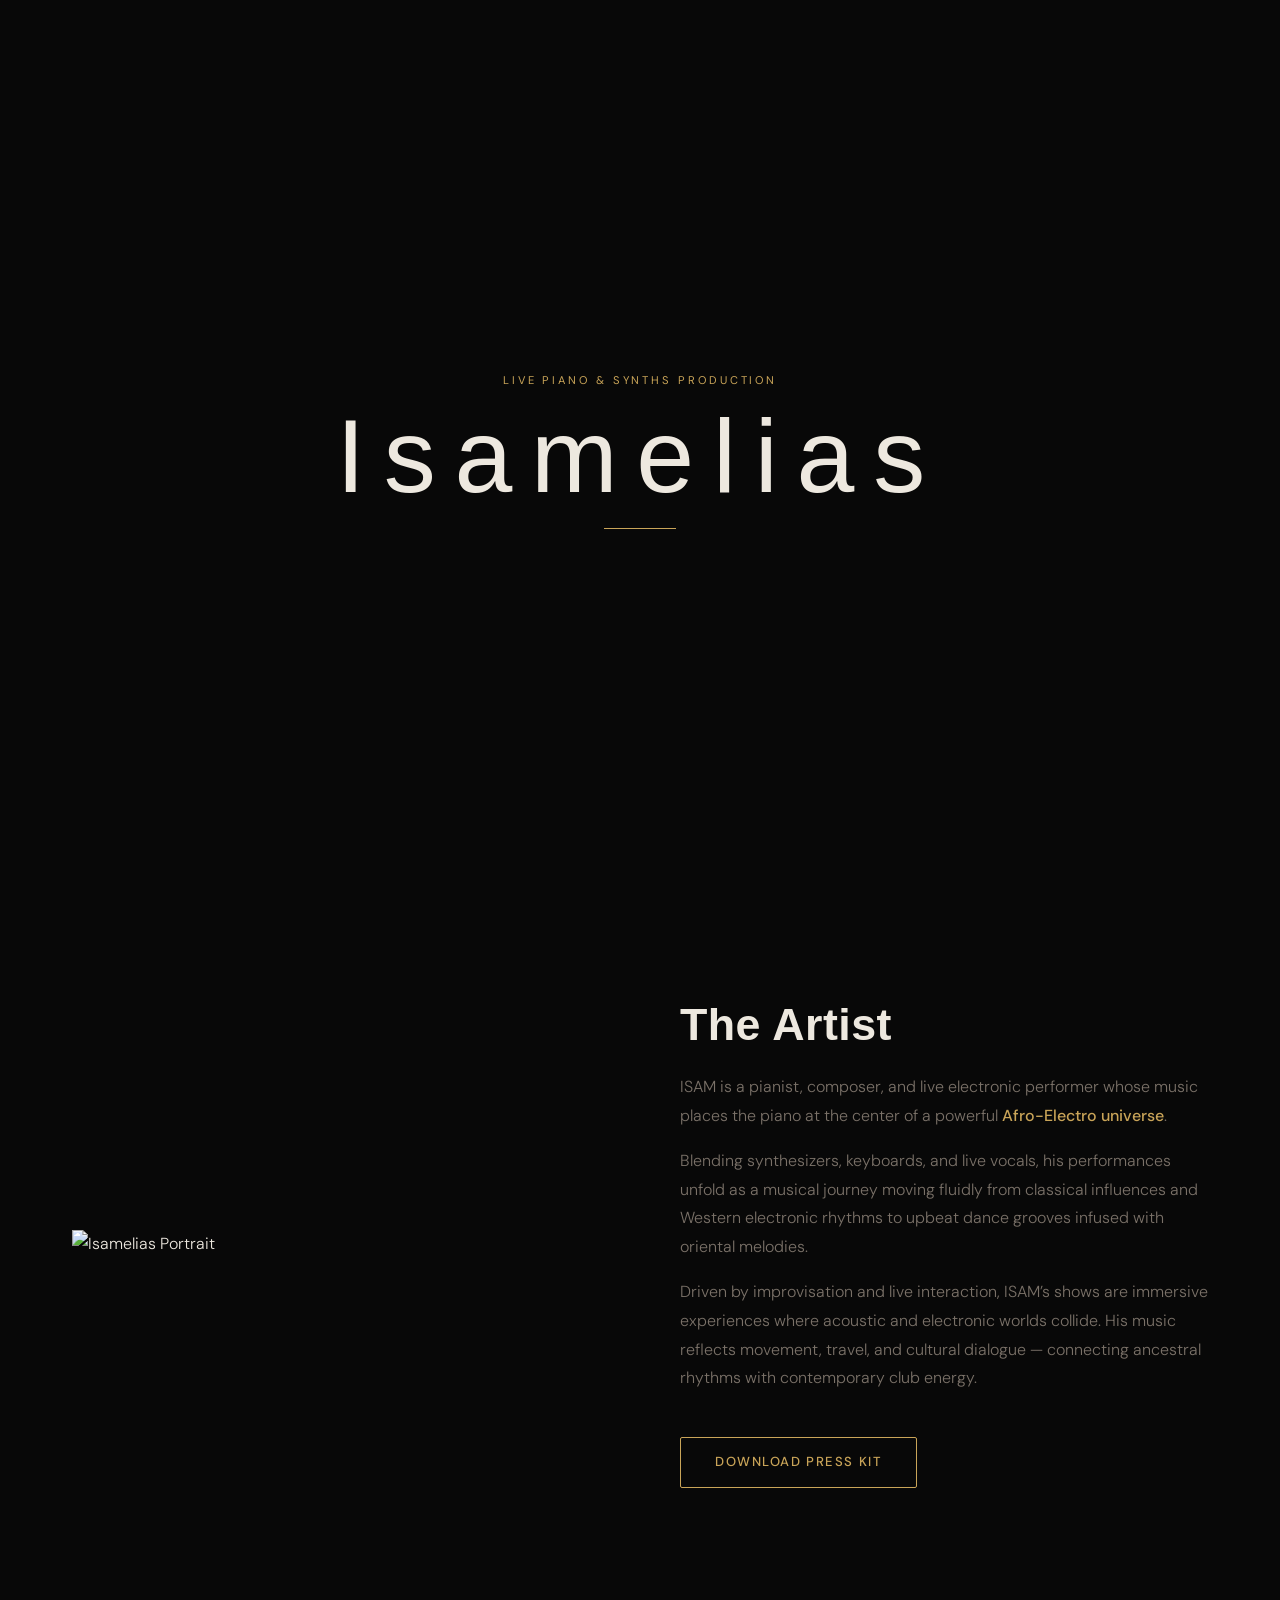
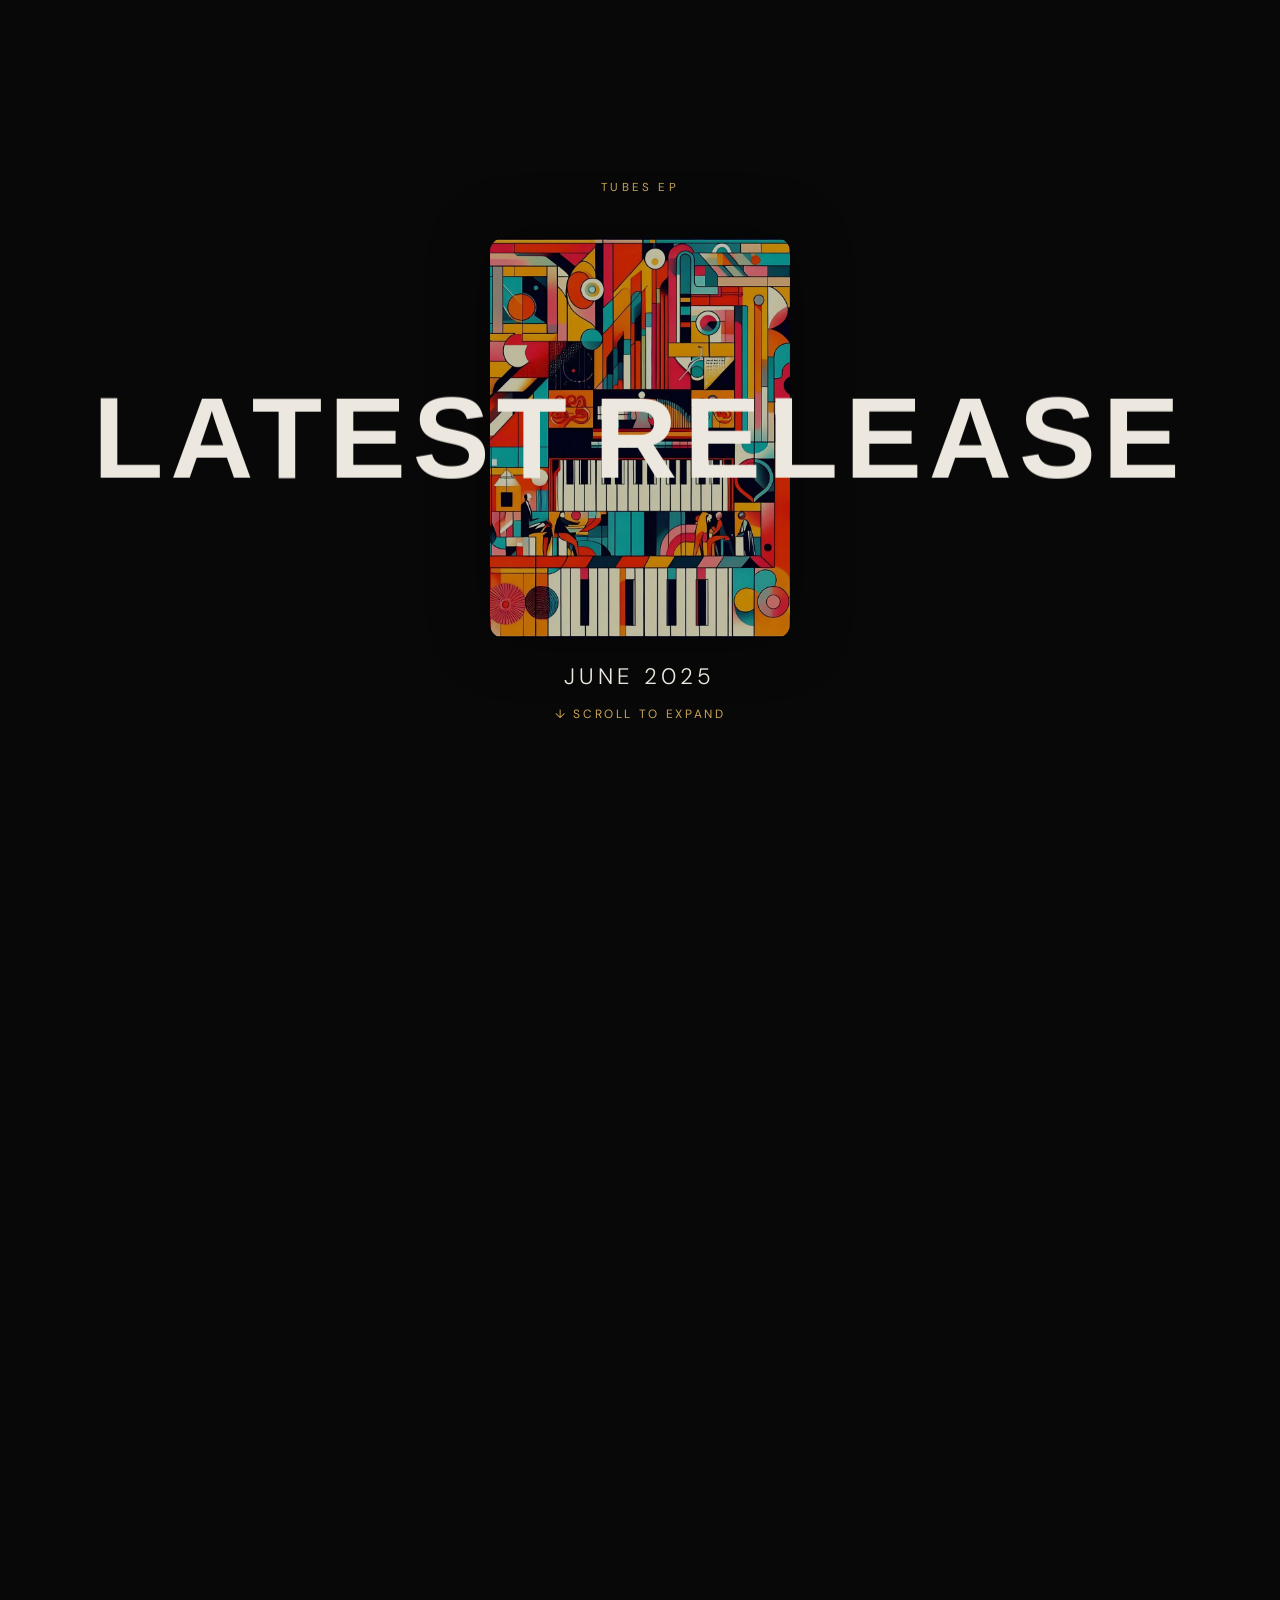
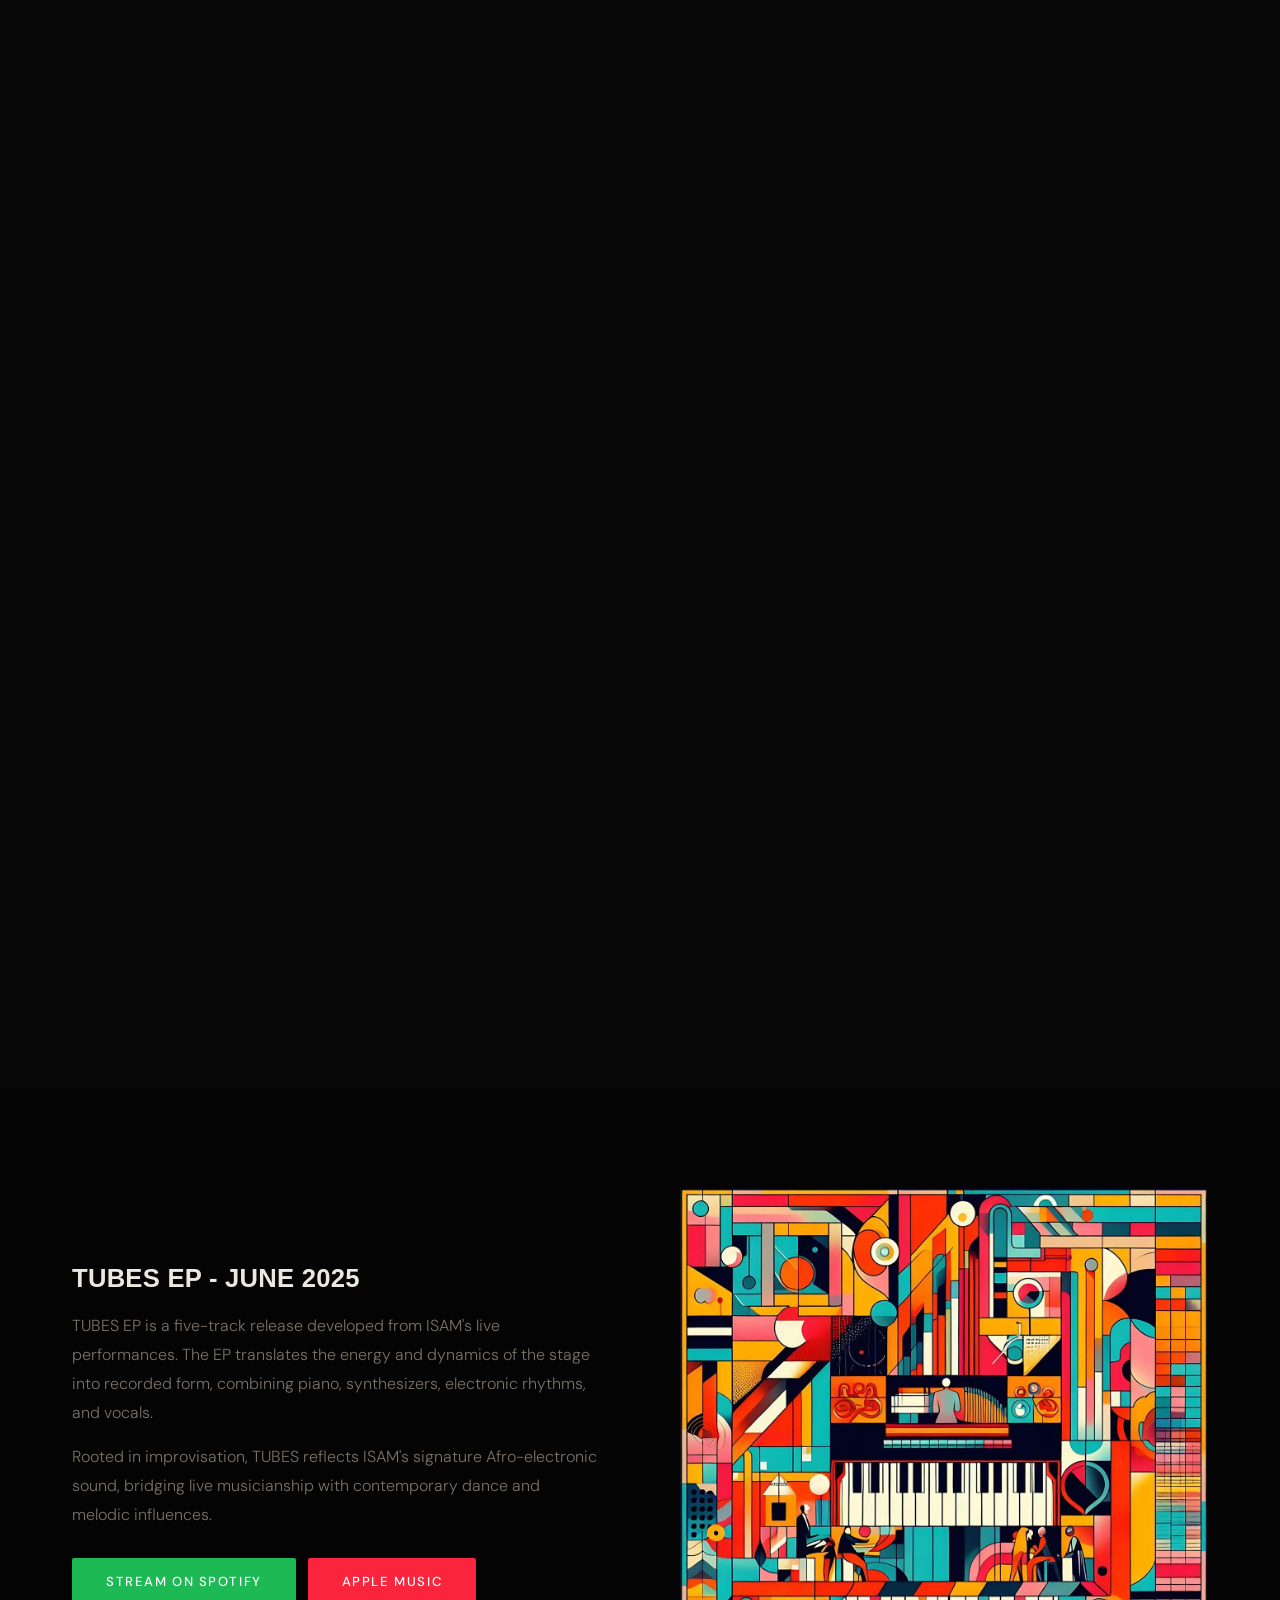
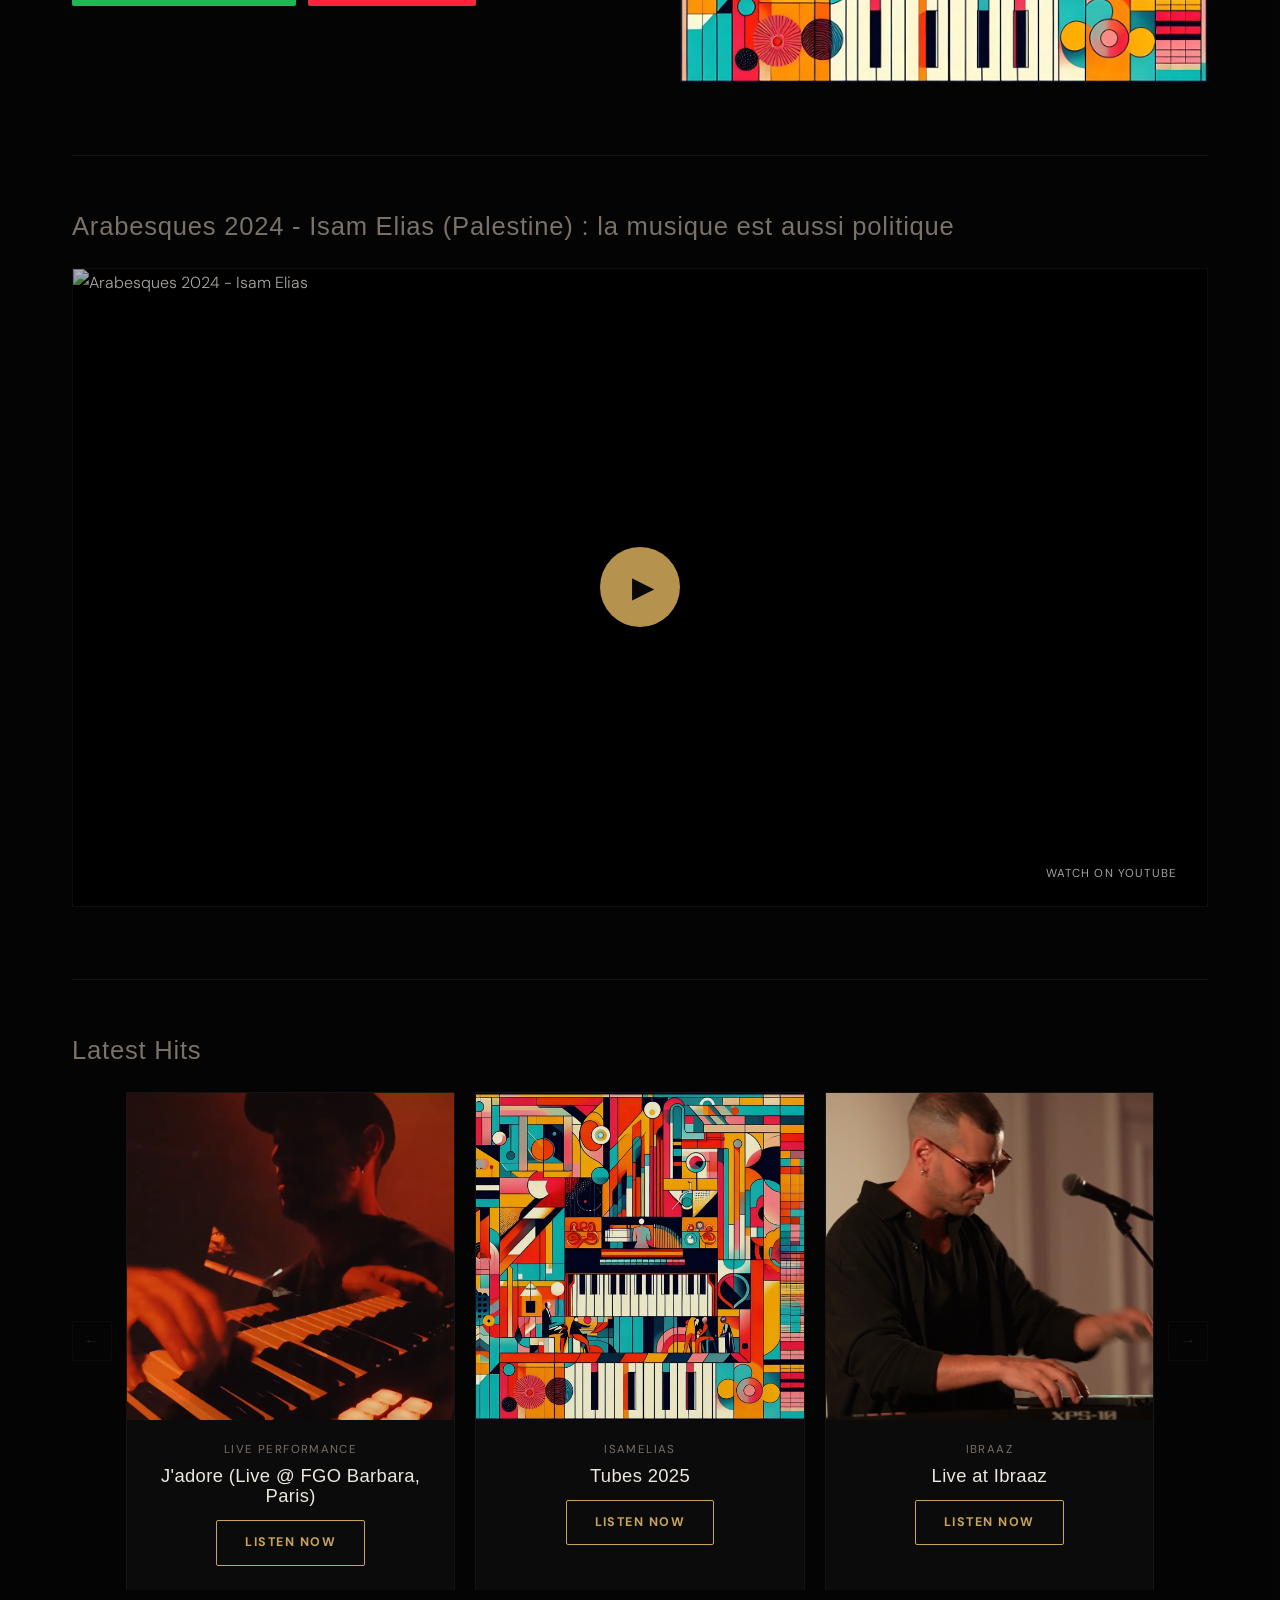
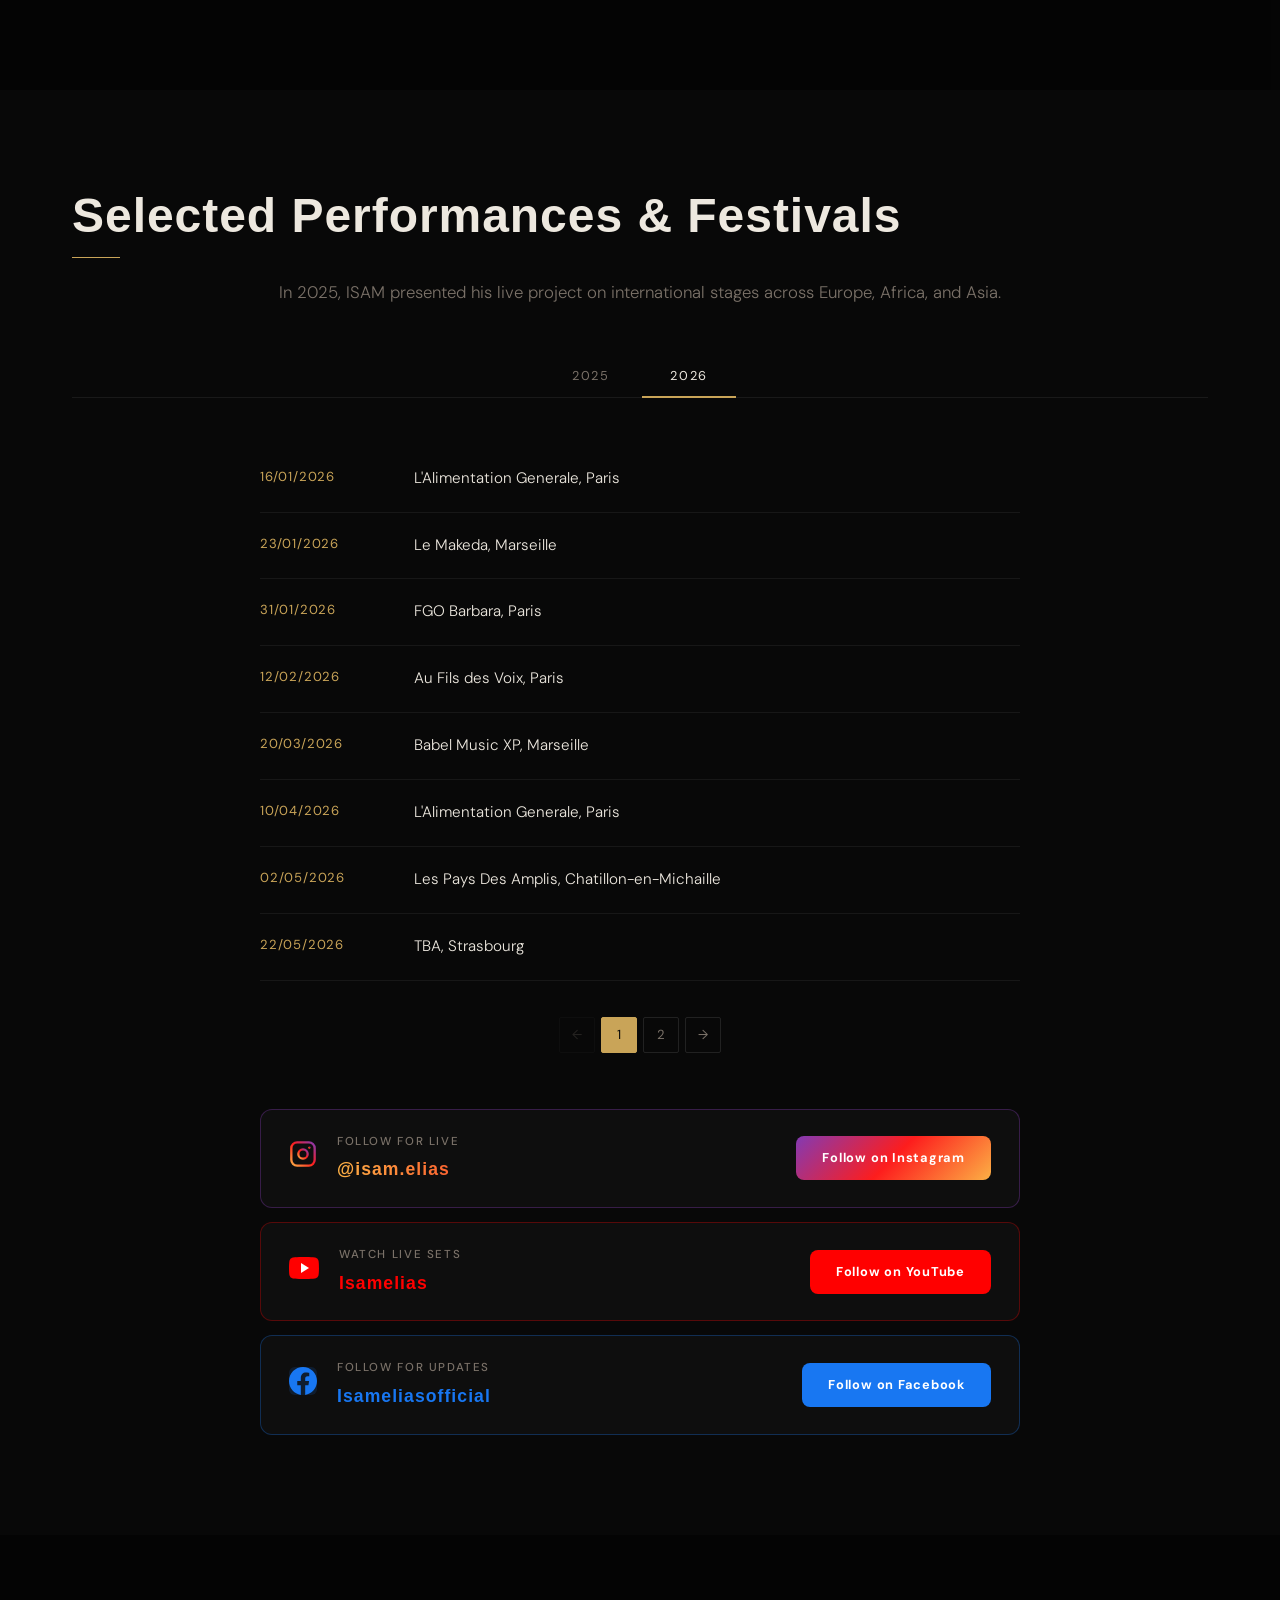
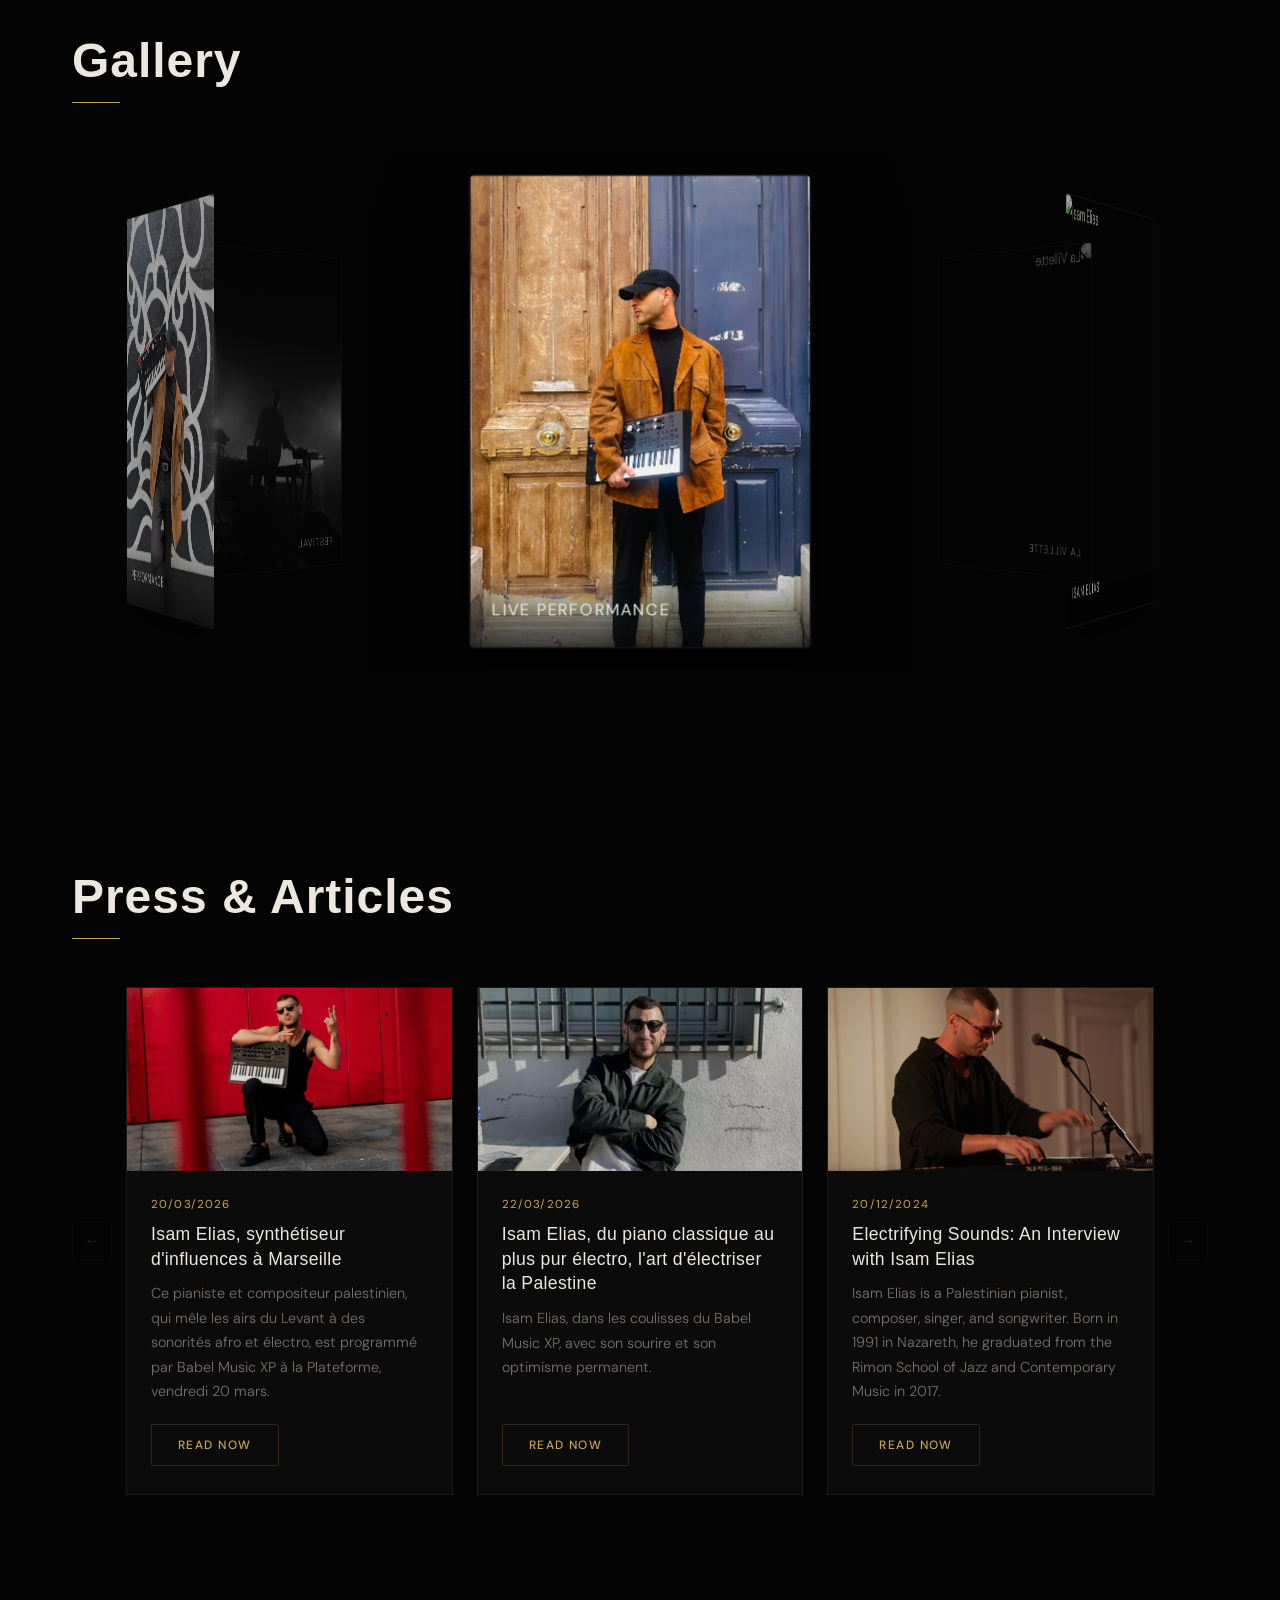
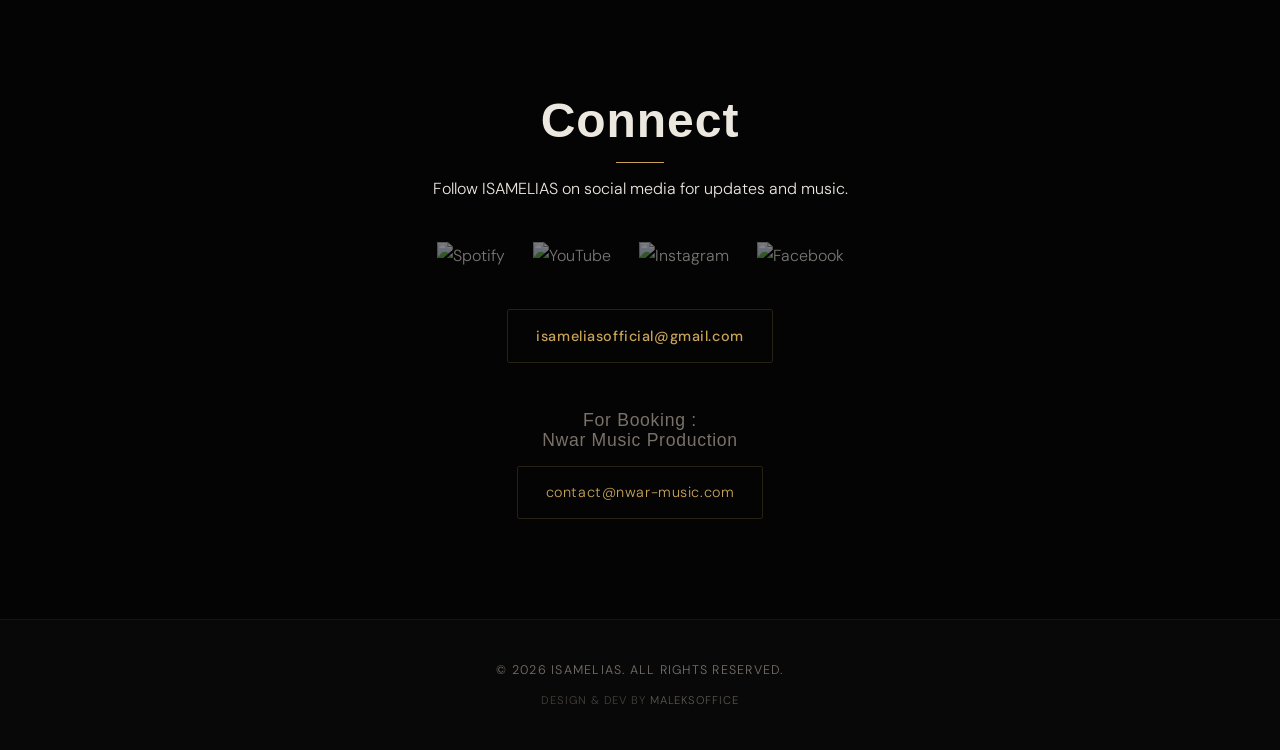
==== commit 7ec4ebbe: "Update branding, latest hits section, and social follow CTAs - Replace Cinzel font with Raleway for " ====
--- a/index.html
+++ b/index.html
@@ -37,11 +37,11 @@
       <div class="banner-icon" aria-hidden="true">
         <svg xmlns="http://www.w3.org/2000/svg" width="16" height="16" viewBox="0 0 24 24" fill="none"
           stroke="currentColor" stroke-width="2" stroke-linecap="round" stroke-linejoin="round">
-          <path d="M4.9 19.1C1 15.2 1 8.8 4.9 4.9"/>
-          <path d="M7.8 16.2c-2.3-2.3-2.3-6.1 0-8.5"/>
-          <circle cx="12" cy="12" r="2"/>
-          <path d="M16.2 7.8c2.3 2.3 2.3 6.1 0 8.5"/>
-          <path d="M19.1 4.9C23 8.8 23 15.1 19.1 19"/>
+          <path d="M4.9 19.1C1 15.2 1 8.8 4.9 4.9" />
+          <path d="M7.8 16.2c-2.3-2.3-2.3-6.1 0-8.5" />
+          <circle cx="12" cy="12" r="2" />
+          <path d="M16.2 7.8c2.3 2.3 2.3 6.1 0 8.5" />
+          <path d="M19.1 4.9C23 8.8 23 15.1 19.1 19" />
         </svg>
       </div>
       <!-- Text -->
@@ -55,7 +55,8 @@
     <button id="banner-close" class="banner-close" aria-label="Close announcement">
       <svg xmlns="http://www.w3.org/2000/svg" width="16" height="16" viewBox="0 0 24 24" fill="none"
         stroke="currentColor" stroke-width="2" stroke-linecap="round" stroke-linejoin="round">
-        <path d="M18 6 6 18"/><path d="m6 6 12 12"/>
+        <path d="M18 6 6 18" />
+        <path d="m6 6 12 12" />
       </svg>
     </button>
   </div>
@@ -156,9 +157,12 @@
         <div class="grid-2-col reverse">
           <div class="text-content">
             <h3>TUBES EP - JUNE 2025</h3>
-            <p>TUBES EP is a five-track release developed from ISAM's live performances. The EP translates the energy and
-              dynamics of the stage into recorded form, combining piano, synthesizers, electronic rhythms, and vocals.</p>
-            <p>Rooted in improvisation, TUBES reflects ISAM's signature Afro-electronic sound, bridging live musicianship
+            <p>TUBES EP is a five-track release developed from ISAM's live performances. The EP translates the energy
+              and
+              dynamics of the stage into recorded form, combining piano, synthesizers, electronic rhythms, and vocals.
+            </p>
+            <p>Rooted in improvisation, TUBES reflects ISAM's signature Afro-electronic sound, bridging live
+              musicianship
               with contemporary dance and melodic influences.</p>
             <div class="streaming-links">
               <a href="https://open.spotify.com/album/4mFyQkvErh9IoJ31VV31Xe?si=FJbBSKUvQcyMVPhQ887fkA" target="_blank"
@@ -174,8 +178,10 @@
 
         <!-- Featured Video -->
         <div class="featured-video-section">
-          <h3 class="featured-video-title">Arabesques 2024 - Isam Elias (Palestine) : la musique est aussi politique</h3>
-          <a class="video-wrapper video-thumbnail-link" href="https://www.youtube.com/watch?v=NJxTVbMDqxY" target="_blank" aria-label="Watch on YouTube">
+          <h3 class="featured-video-title">Arabesques 2024 - Isam Elias (Palestine) : la musique est aussi politique
+          </h3>
+          <a class="video-wrapper video-thumbnail-link" href="https://www.youtube.com/watch?v=NJxTVbMDqxY"
+            target="_blank" aria-label="Watch on YouTube">
             <img src="https://img.youtube.com/vi/NJxTVbMDqxY/maxresdefault.jpg" alt="Arabesques 2024 - Isam Elias">
             <div class="video-play-btn">&#9654;</div>
             <span class="video-yt-label">Watch on YouTube</span>
@@ -184,7 +190,7 @@
 
         <!-- Music Slider -->
         <div class="music-slider-section">
-          <h3 class="slider-heading">Discography</h3>
+          <h3 class="slider-heading">Latest Hits</h3>
           <div class="slider-container">
             <button class="slider-btn slider-btn-prev" aria-label="Previous" disabled>&#8592;</button>
             <div class="slider-track-wrapper">
@@ -192,73 +198,40 @@
 
                 <div class="slider-card">
                   <div class="song-thumbnail">
-                    <img src="./assets/img/warriors never die.jpg" alt="Warriors Never Die (2023)">
+                    <img src="./assets/img/J'adore.png" alt="J'adore Live @ FGO Barbara, Paris">
                     <div class="play-overlay">▶</div>
                   </div>
                   <div class="song-info">
-                    <p class="slider-card-band">Zenobia</p>
-                    <h3>Warriors Never Die (2023)</h3>
-                    <a href="https://open.spotify.com/album/2sOBc9bIVVPXl1Td5JgXK0?si=mIqHwC_xQnmoCaSfOrVbQg" target="_blank" class="btn-listen">Listen</a>
+                    <p class="slider-card-band">Live Performance</p>
+                    <h3>J'adore (Live @ FGO Barbara, Paris)</h3>
+                    <a href="https://youtu.be/ZPHP--iMf5M?si=uOqCX5mZHdM_HDck"
+                      target="_blank" class="btn-listen btn-listen-bold">Listen Now</a>
                   </div>
                 </div>
 
                 <div class="slider-card">
                   <div class="song-thumbnail">
-                    <img src="./assets/img/halak halak.jpg" alt="Halak Halak (2020)">
+                    <img src="./assets/img/Tubes.jpeg" alt="Tubes 2025">
                     <div class="play-overlay">▶</div>
                   </div>
                   <div class="song-info">
-                    <p class="slider-card-band">Zenobia</p>
-                    <h3>Halak Halak (2020)</h3>
-                    <a href="https://open.spotify.com/album/0gdN4M9685LmNgBQTLdvvO?si=-lUB-b91SUWBPhAsJ9P3yA" target="_blank" class="btn-listen">Listen</a>
+                    <p class="slider-card-band">Isamelias</p>
+                    <h3>Tubes 2025</h3>
+                    <a href="https://open.spotify.com/track/6veSPEiyh8rVXuKkSGdudT?si=_LlxzqS3QlS59MsWW2gcGA"
+                      target="_blank" class="btn-listen btn-listen-bold">Listen Now</a>
                   </div>
                 </div>
 
                 <div class="slider-card">
                   <div class="song-thumbnail">
-                    <img src="./assets/img/ksr ksr ksr.jpg" alt="KSR KSR KSR EP (2019)">
+                    <img src="./assets/img/Article 3.png" alt="Live at Ibraaz">
                     <div class="play-overlay">▶</div>
                   </div>
                   <div class="song-info">
-                    <p class="slider-card-band">Zenobia</p>
-                    <h3>KSR KSR KSR (2019)</h3>
-                    <a href="https://open.spotify.com/album/2qhVNCRUtKY55ulxwrisRo?si=EdK2-0C3TterZJVBLWjBRw" target="_blank" class="btn-listen">Listen</a>
-                  </div>
-                </div>
-
-                <div class="slider-card">
-                  <div class="song-thumbnail">
-                    <img src="./assets/img/mashini.jpg" alt="Mashini (2022)">
-                    <div class="play-overlay">▶</div>
-                  </div>
-                  <div class="song-info">
-                    <p class="slider-card-band">Ghazall Band</p>
-                    <h3>Mashini (2022)</h3>
-                    <a href="https://open.spotify.com/track/0mf0Ghq7Uqvx6XeDi4Fg2t?si=e01bee5574f448a6" target="_blank" class="btn-listen">Listen</a>
-                  </div>
-                </div>
-
-                <div class="slider-card">
-                  <div class="song-thumbnail">
-                    <img src="./assets/img/tayheen.jpg" alt="Tayheen (2020)">
-                    <div class="play-overlay">▶</div>
-                  </div>
-                  <div class="song-info">
-                    <p class="slider-card-band">Ghazall Band</p>
-                    <h3>Tayheen (2020)</h3>
-                    <a href="https://open.spotify.com/album/3WoD2qqMCpXEe1hMPhF9M1?si=J7UaWZUVQsG-nimKtQjPKA" target="_blank" class="btn-listen">Listen</a>
-                  </div>
-                </div>
-
-                <div class="slider-card">
-                  <div class="song-thumbnail">
-                    <img src="./assets/img/logo ghazal.jpg" alt="A Tareeq Album (2017)">
-                    <div class="play-overlay">▶</div>
-                  </div>
-                  <div class="song-info">
-                    <p class="slider-card-band">Ghazall Band</p>
-                    <h3>A Tareeq (2017)</h3>
-                    <a href="https://open.spotify.com/album/5sy5gs8QvcIyLKiK0Ikzu2?si=wR5Z4odjQ_in4DDwS4pv7A" target="_blank" class="btn-listen">Listen</a>
+                    <p class="slider-card-band">Ibraaz</p>
+                    <h3>Live at Ibraaz</h3>
+                    <a href="https://ibraaz.org/ibraaz-publishing/read/electrifying-sounds-an-interview-with-islam-elias"
+                      target="_blank" class="btn-listen btn-listen-bold">Listen Now</a>
                   </div>
                 </div>
 
@@ -288,6 +261,72 @@
       <div id="tour-list" class="tour-list">
         <!-- Events will be injected here via JavaScript -->
       </div>
+
+      <!-- Social Follow CTAs -->
+      <div class="social-follow-grid">
+
+        <!-- Instagram -->
+        <div class="social-follow-cta ig-follow-cta">
+          <div class="social-follow-inner">
+            <div class="social-follow-icon">
+              <svg xmlns="http://www.w3.org/2000/svg" width="28" height="28" viewBox="0 0 24 24" fill="none" stroke="url(#ig-grad)" stroke-width="2" stroke-linecap="round" stroke-linejoin="round">
+                <defs>
+                  <linearGradient id="ig-grad" x1="0%" y1="100%" x2="100%" y2="0%">
+                    <stop offset="0%" style="stop-color:#fcb045"/>
+                    <stop offset="50%" style="stop-color:#fd1d1d"/>
+                    <stop offset="100%" style="stop-color:#833ab4"/>
+                  </linearGradient>
+                </defs>
+                <rect x="2" y="2" width="20" height="20" rx="5" ry="5"/>
+                <circle cx="12" cy="12" r="4"/>
+                <circle cx="17.5" cy="6.5" r="1" fill="url(#ig-grad)" stroke="none"/>
+              </svg>
+            </div>
+            <div class="social-follow-text">
+              <span class="social-follow-label">Follow for Live</span>
+              <a href="https://www.instagram.com/isam.elias/" target="_blank" class="ig-live-handle">@isam.elias</a>
+            </div>
+            <a href="https://www.instagram.com/isam.elias/" target="_blank" class="social-follow-btn ig-follow-btn">Follow on Instagram</a>
+          </div>
+        </div>
+
+        <!-- YouTube -->
+        <div class="social-follow-cta yt-follow-cta">
+          <div class="social-follow-inner">
+            <div class="social-follow-icon">
+              <svg xmlns="http://www.w3.org/2000/svg" width="30" height="22" viewBox="0 0 30 22" fill="none">
+                <rect width="30" height="22" rx="5" fill="#FF0000" opacity="0.15"/>
+                <path d="M29.4 3.4a3.77 3.77 0 0 0-2.65-2.67C24.37 0 15 0 15 0S5.63 0 3.25.73A3.77 3.77 0 0 0 .6 3.4C0 5.8 0 11 0 11s0 5.2.6 7.6a3.77 3.77 0 0 0 2.65 2.67C5.63 22 15 22 15 22s9.37 0 11.75-.73A3.77 3.77 0 0 0 29.4 18.6C30 16.2 30 11 30 11s0-5.2-.6-7.6z" fill="#FF0000"/>
+                <polygon points="12,16 20,11 12,6" fill="#fff"/>
+              </svg>
+            </div>
+            <div class="social-follow-text">
+              <span class="social-follow-label">Watch Live Sets</span>
+              <span class="yt-live-handle">Isamelias</span>
+            </div>
+            <a href="https://www.youtube.com/channel/UCeg7bmm9T8E4LRXrARWsFWw" target="_blank" class="social-follow-btn yt-follow-btn">Follow on YouTube</a>
+          </div>
+        </div>
+
+        <!-- Facebook -->
+        <div class="social-follow-cta fb-follow-cta">
+          <div class="social-follow-inner">
+            <div class="social-follow-icon">
+              <svg xmlns="http://www.w3.org/2000/svg" width="28" height="28" viewBox="0 0 24 24" fill="none">
+                <rect width="24" height="24" rx="5" fill="#1877F2" opacity="0.15"/>
+                <path d="M24 12.073C24 5.405 18.627 0 12 0S0 5.405 0 12.073C0 18.1 4.388 23.094 10.125 24v-8.437H7.078v-3.49h3.047V9.41c0-3.025 1.792-4.697 4.533-4.697 1.312 0 2.686.236 2.686.236v2.97h-1.513c-1.491 0-1.956.93-1.956 1.887v2.267h3.328l-.532 3.49h-2.796V24C19.612 23.094 24 18.1 24 12.073z" fill="#1877F2"/>
+              </svg>
+            </div>
+            <div class="social-follow-text">
+              <span class="social-follow-label">Follow for Updates</span>
+              <span class="fb-live-handle">Isameliasofficial</span>
+            </div>
+            <a href="https://www.facebook.com/isameliasofficial/" target="_blank" class="social-follow-btn fb-follow-btn">Follow on Facebook</a>
+          </div>
+        </div>
+
+      </div>
+
     </div>
   </section>
 
@@ -318,8 +357,10 @@
                 <div class="article-content">
                   <span class="article-date">20/03/2026</span>
                   <h3 class="article-title">Isam Elias, synthétiseur d'influences à Marseille</h3>
-                  <p class="article-desc">Ce pianiste et compositeur palestinien, qui mêle les airs du Levant à des sonorités afro et électro, est programmé par Babel Music XP à la Plateforme, vendredi 20 mars.</p>
-                  <a href="https://www.lamarseillaise.fr/culture/isam-elias-synthetiseur-d-influences-a-marseille-LF19855248" target="_blank" class="btn-read-now">Read Now</a>
+                  <p class="article-desc">Ce pianiste et compositeur palestinien, qui mêle les airs du Levant à des
+                    sonorités afro et électro, est programmé par Babel Music XP à la Plateforme, vendredi 20 mars.</p>
+                  <a href="https://www.lamarseillaise.fr/culture/isam-elias-synthetiseur-d-influences-a-marseille-LF19855248"
+                    target="_blank" class="btn-read-now">Read Now</a>
                 </div>
               </div>
 
@@ -329,9 +370,12 @@
                 </div>
                 <div class="article-content">
                   <span class="article-date">22/03/2026</span>
-                  <h3 class="article-title">Isam Elias, du piano classique au plus pur électro, l'art d'électriser la Palestine</h3>
-                  <p class="article-desc">Isam Elias, dans les coulisses du Babel Music XP, avec son sourire et son optimisme permanent.</p>
-                  <a href="https://www.rfi.fr/fr/podcasts/les-p%C3%A9pites-musicales-de-rfi/20260321-isam-elias-du-piano-classique-au-plus-pur-%C3%A9lectro-l-art-d-%C3%A9lectriser-la-palestine" target="_blank" class="btn-read-now">Read Now</a>
+                  <h3 class="article-title">Isam Elias, du piano classique au plus pur électro, l'art d'électriser la
+                    Palestine</h3>
+                  <p class="article-desc">Isam Elias, dans les coulisses du Babel Music XP, avec son sourire et son
+                    optimisme permanent.</p>
+                  <a href="https://www.rfi.fr/fr/podcasts/les-p%C3%A9pites-musicales-de-rfi/20260321-isam-elias-du-piano-classique-au-plus-pur-%C3%A9lectro-l-art-d-%C3%A9lectriser-la-palestine"
+                    target="_blank" class="btn-read-now">Read Now</a>
                 </div>
               </div>
 
@@ -342,8 +386,10 @@
                 <div class="article-content">
                   <span class="article-date">20/12/2024</span>
                   <h3 class="article-title">Electrifying Sounds: An Interview with Isam Elias</h3>
-                  <p class="article-desc">Isam Elias is a Palestinian pianist, composer, singer, and songwriter. Born in 1991 in Nazareth, he graduated from the Rimon School of Jazz and Contemporary Music in 2017.</p>
-                  <a href="https://ibraaz.org/ibraaz-publishing/read/electrifying-sounds-an-interview-with-islam-elias" target="_blank" class="btn-read-now">Read Now</a>
+                  <p class="article-desc">Isam Elias is a Palestinian pianist, composer, singer, and songwriter. Born in
+                    1991 in Nazareth, he graduated from the Rimon School of Jazz and Contemporary Music in 2017.</p>
+                  <a href="https://ibraaz.org/ibraaz-publishing/read/electrifying-sounds-an-interview-with-islam-elias"
+                    target="_blank" class="btn-read-now">Read Now</a>
                 </div>
               </div>
 
--- a/css/style.css
+++ b/css/style.css
@@ -11,7 +11,7 @@
     --color-primary: #c9a458;   /* antique gold */
     --color-border:  rgba(201, 164, 88, 0.18);
 
-    --font-heading: 'Cinzel', serif;
+    --font-heading: 'Raleway', sans-serif;
     --font-body:    'DM Sans', sans-serif;
 
     --container-width: 1200px;
@@ -154,10 +154,10 @@
 .intro-logo {
     font-family: var(--font-heading);
     font-size: clamp(3rem, 10vw, 6.5rem);
-    font-weight: 400;
+    font-weight: 300;
     font-style: normal;
     color: var(--color-text);
-    letter-spacing: 0.05em;
+    letter-spacing: 0.18em;
     line-height: 1;
     opacity: 0;
     transform: translateY(10px);
@@ -663,10 +663,10 @@
 .logo {
     font-family: var(--font-heading);
     font-size: 1.35rem;
-    font-weight: 600;
+    font-weight: 500;
     font-style: normal;
     color: var(--color-text);
-    letter-spacing: 0.08em;
+    letter-spacing: 0.2em;
 }
 
 .nav-links {
@@ -1135,6 +1135,106 @@
     border-color: var(--color-primary);
     color: #080808;
 }
+
+.btn-listen-bold {
+    font-weight: 700;
+    padding: 11px 28px;
+    font-size: 0.78rem;
+    border-color: var(--color-primary);
+}
+
+/* ---- Social Follow CTAs ---- */
+.social-follow-grid {
+    margin-top: 56px;
+    max-width: 760px;
+    margin-left: auto;
+    margin-right: auto;
+    display: flex;
+    flex-direction: column;
+    gap: 14px;
+}
+
+.social-follow-cta {
+    padding: 22px 28px;
+    background: #0e0e0e;
+    border-radius: 12px;
+}
+
+.ig-follow-cta  { border: 1px solid rgba(131, 58, 180, 0.35); }
+.yt-follow-cta  { border: 1px solid rgba(255, 0, 0, 0.3); }
+.fb-follow-cta  { border: 1px solid rgba(24, 119, 242, 0.3); }
+
+.social-follow-inner {
+    display: flex;
+    align-items: center;
+    gap: 20px;
+    flex-wrap: wrap;
+}
+
+.social-follow-icon { flex-shrink: 0; }
+
+.social-follow-text {
+    flex: 1;
+    display: flex;
+    flex-direction: column;
+    gap: 4px;
+}
+
+.social-follow-label {
+    font-size: 0.72rem;
+    font-weight: 500;
+    letter-spacing: 0.14em;
+    text-transform: uppercase;
+    color: #7a7168;
+}
+
+/* Instagram handle */
+.ig-live-handle {
+    font-family: var(--font-heading);
+    font-size: 1.1rem;
+    font-weight: 600;
+    letter-spacing: 0.06em;
+    background: linear-gradient(90deg, #fcb045, #fd1d1d, #833ab4);
+    -webkit-background-clip: text;
+    -webkit-text-fill-color: transparent;
+    background-clip: text;
+}
+
+/* YouTube handle */
+.yt-live-handle {
+    font-family: var(--font-heading);
+    font-size: 1.1rem;
+    font-weight: 600;
+    letter-spacing: 0.06em;
+    color: #FF0000;
+}
+
+/* Facebook handle */
+.fb-live-handle {
+    font-family: var(--font-heading);
+    font-size: 1.1rem;
+    font-weight: 600;
+    letter-spacing: 0.06em;
+    color: #1877F2;
+}
+
+.social-follow-btn {
+    flex-shrink: 0;
+    display: inline-block;
+    padding: 11px 26px;
+    border-radius: 8px;
+    font-size: 0.8rem;
+    font-weight: 700;
+    letter-spacing: 0.06em;
+    color: #fff;
+    transition: opacity 0.2s;
+}
+
+.social-follow-btn:hover { opacity: 0.85; }
+
+.ig-follow-btn { background: linear-gradient(135deg, #833ab4, #fd1d1d, #fcb045); }
+.yt-follow-btn { background: #FF0000; }
+.fb-follow-btn { background: #1877F2; }
 
 /* ---- Tour Pagination ---- */
 .tour-pagination {
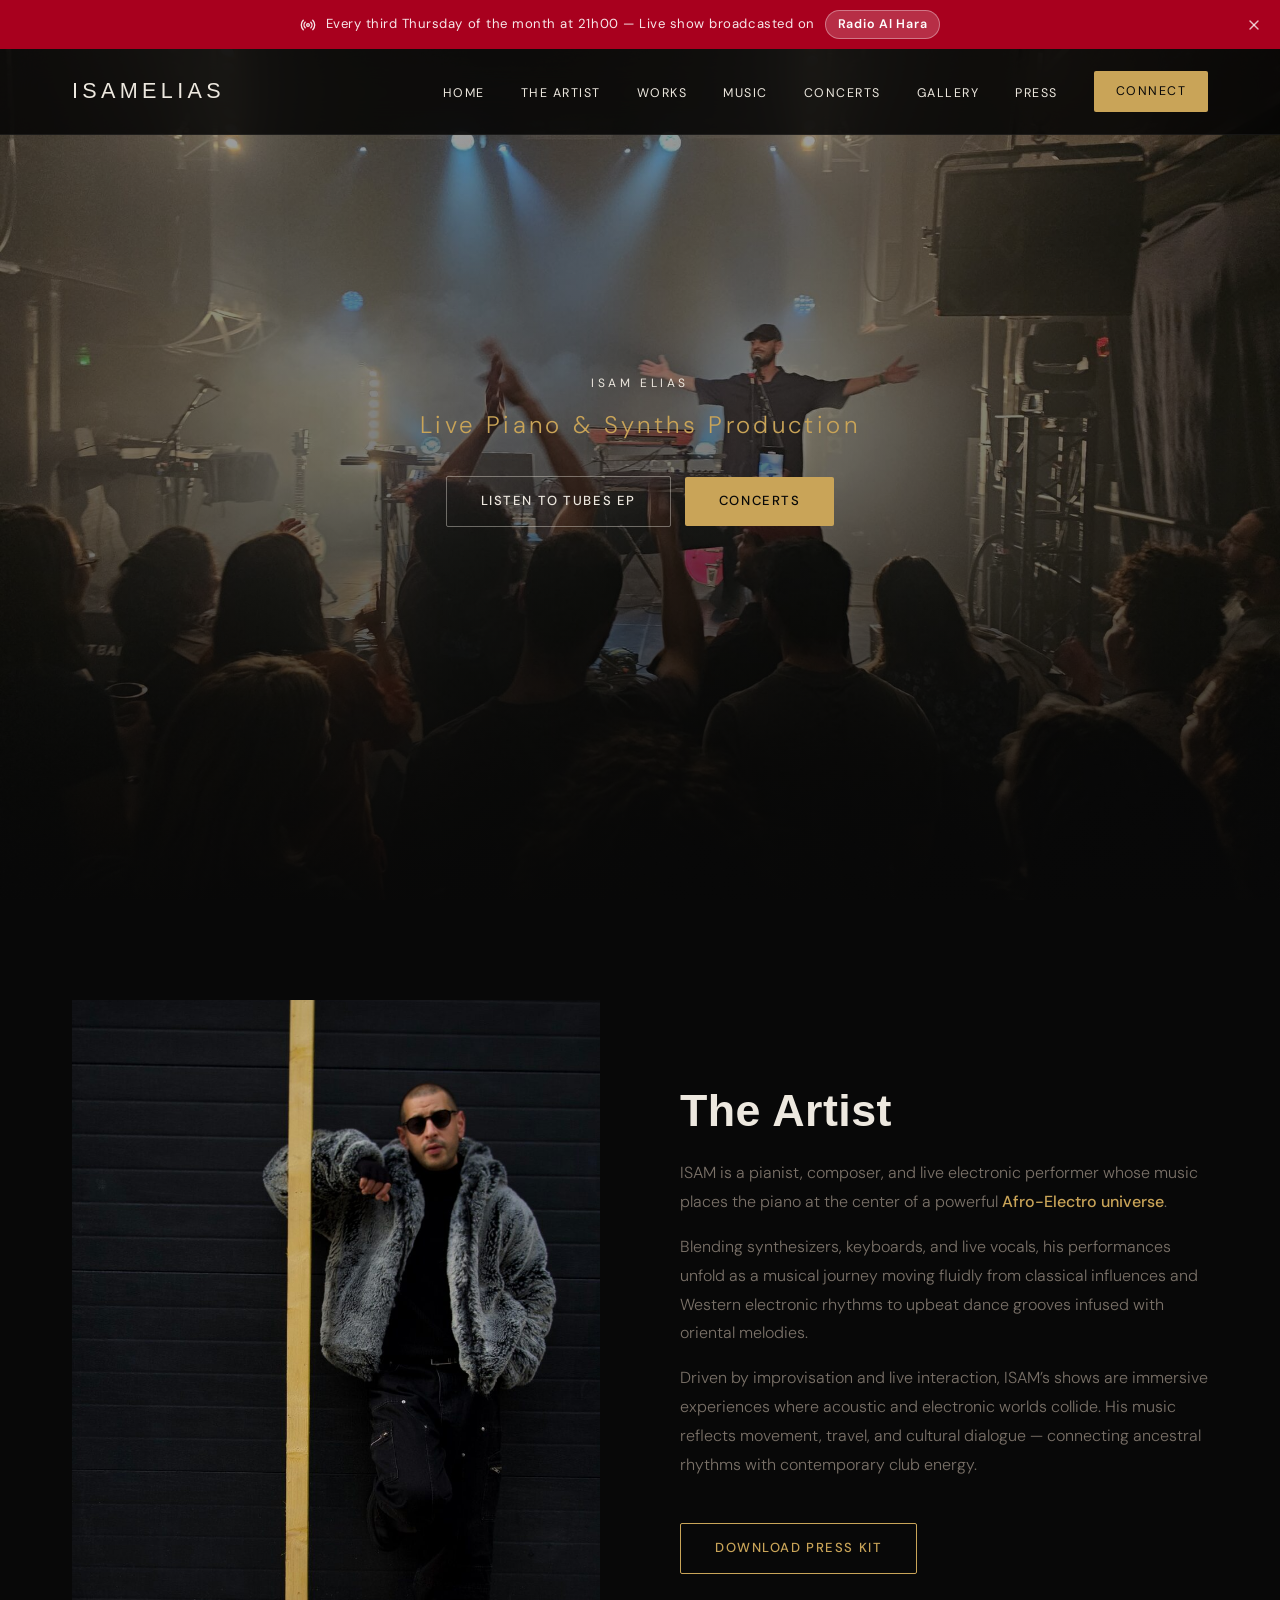
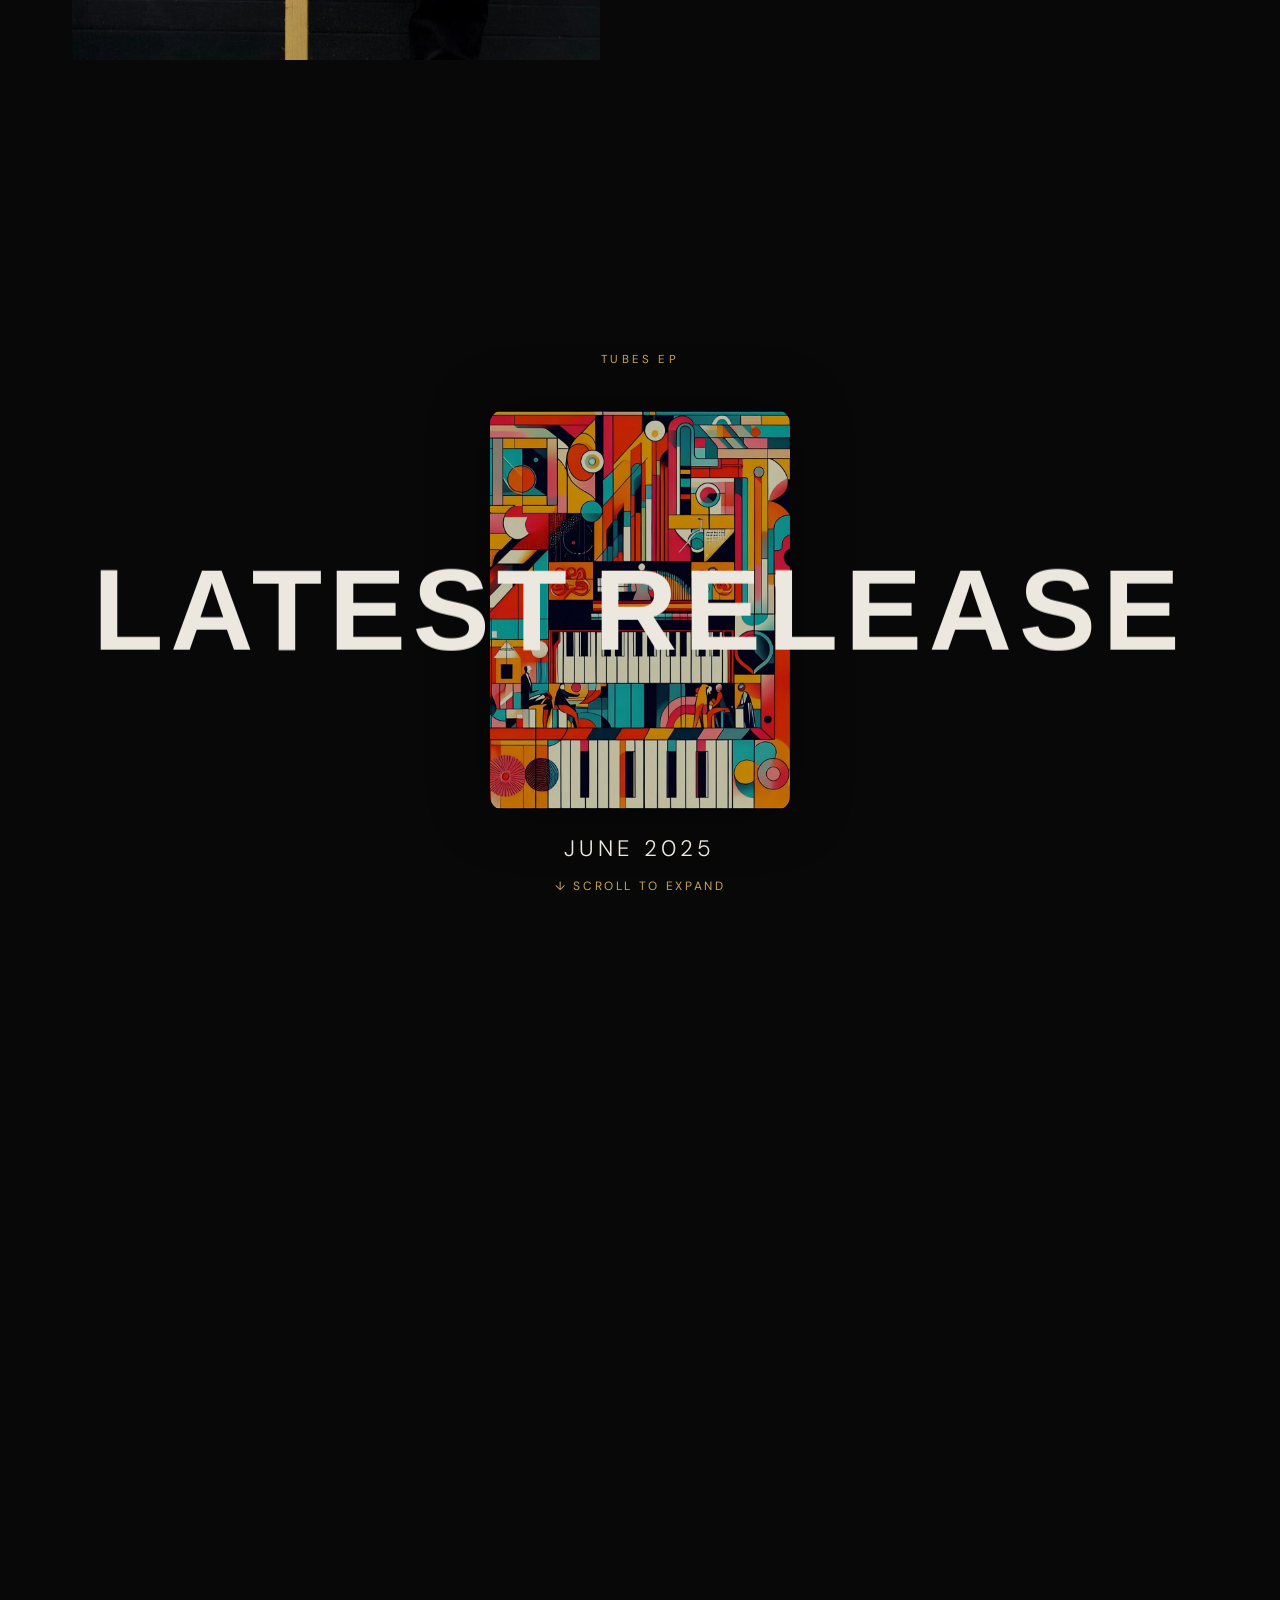
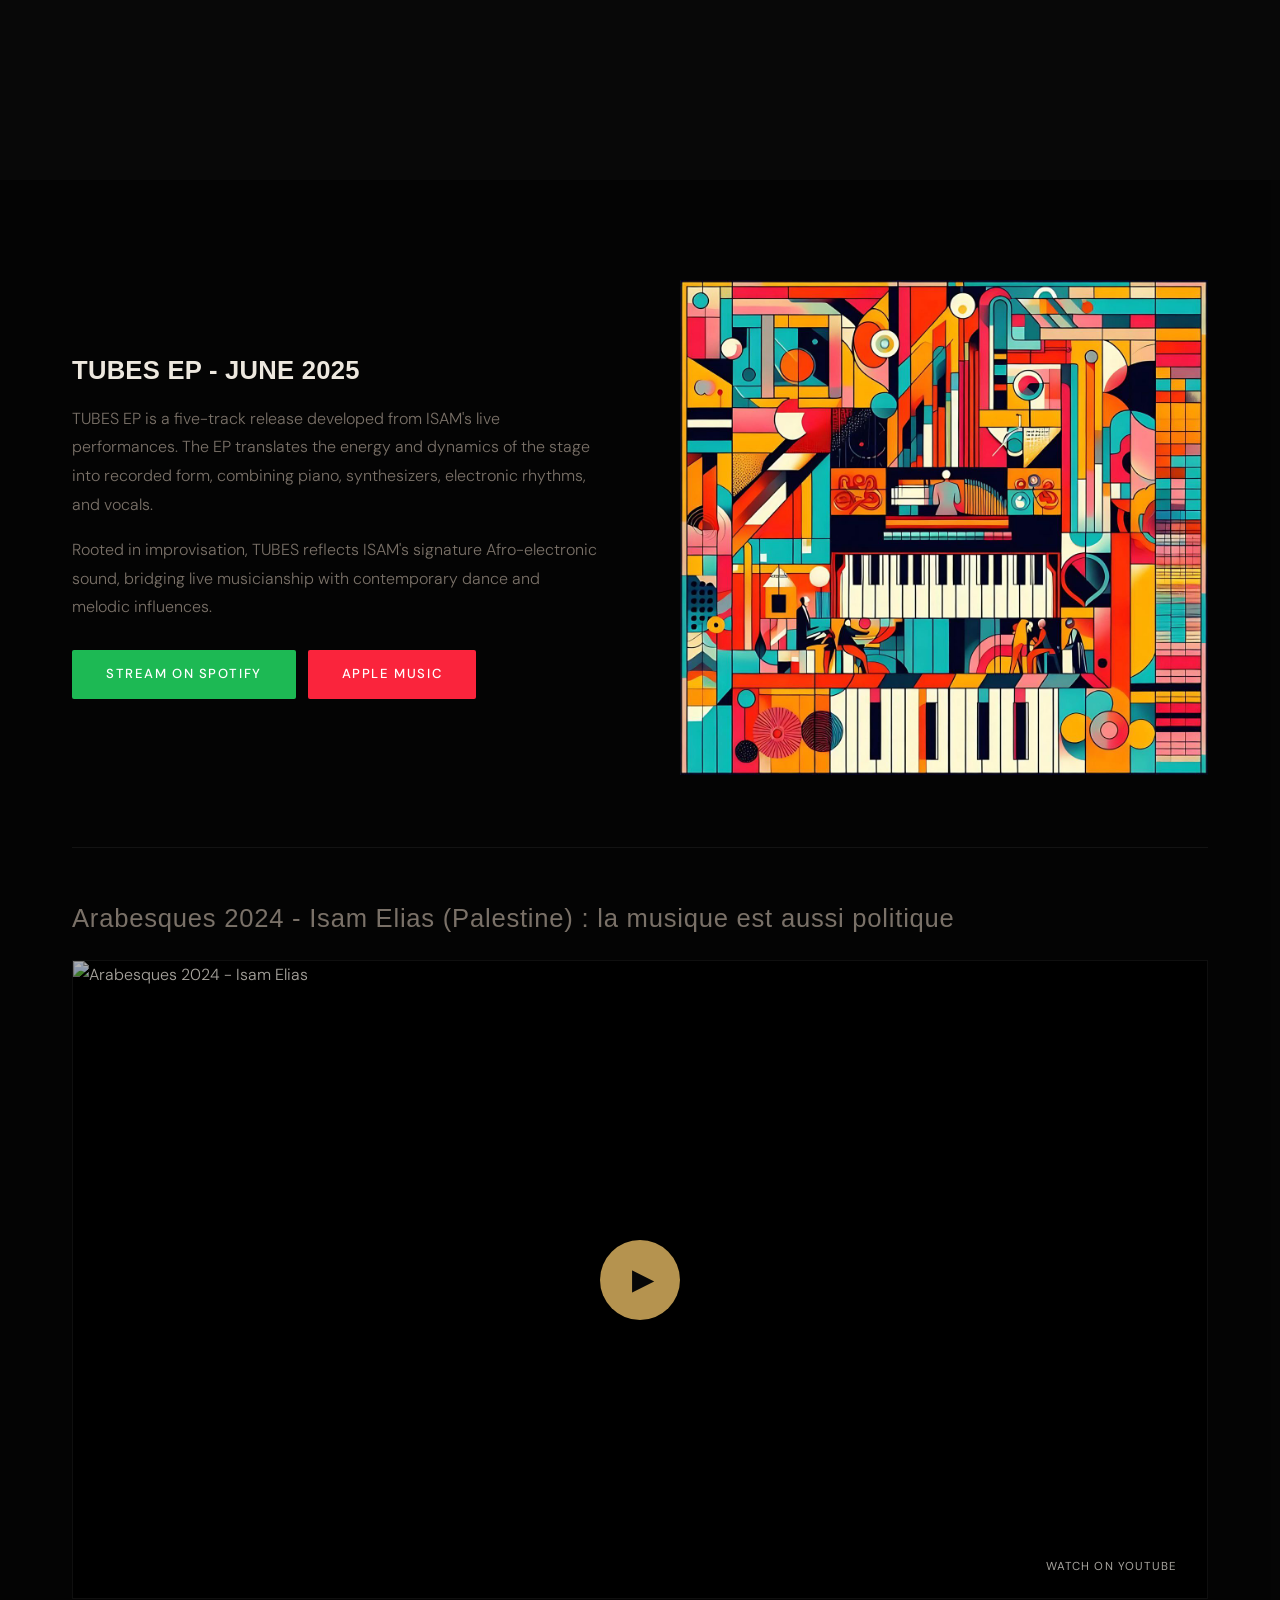
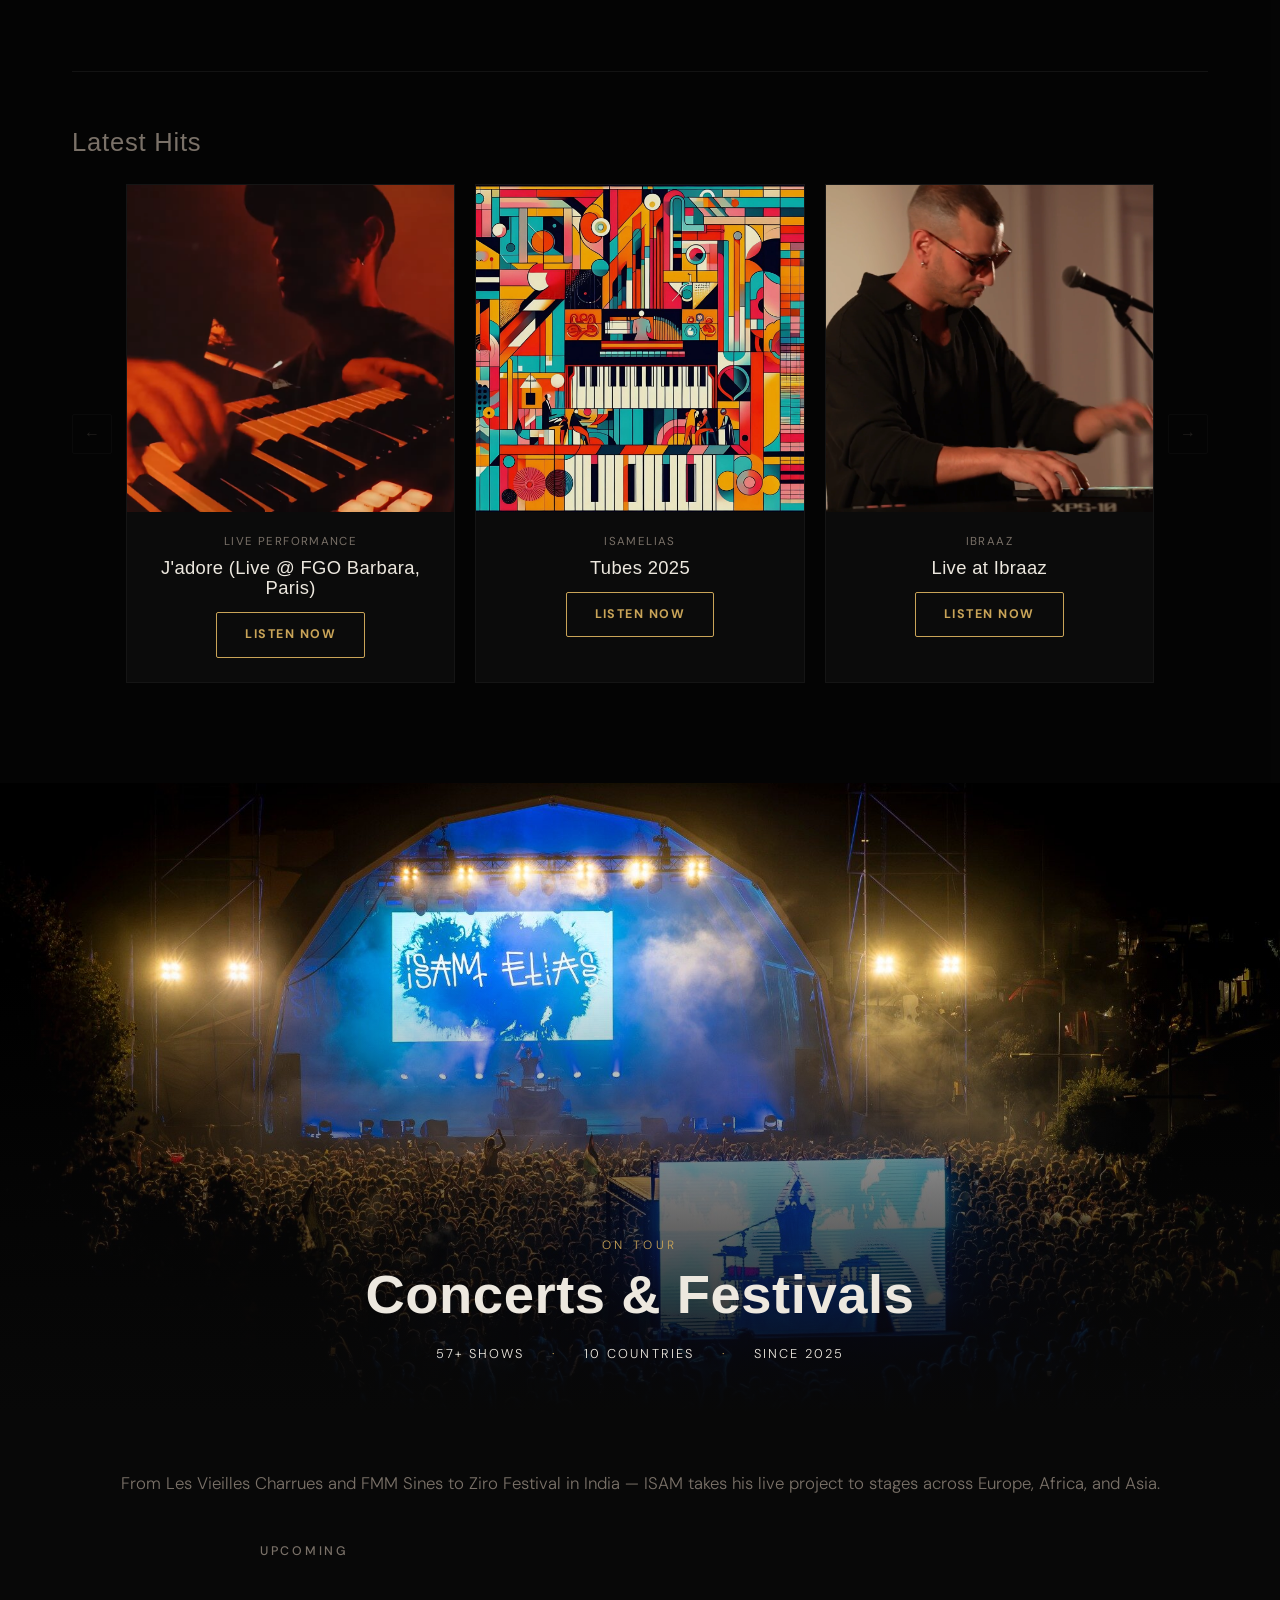
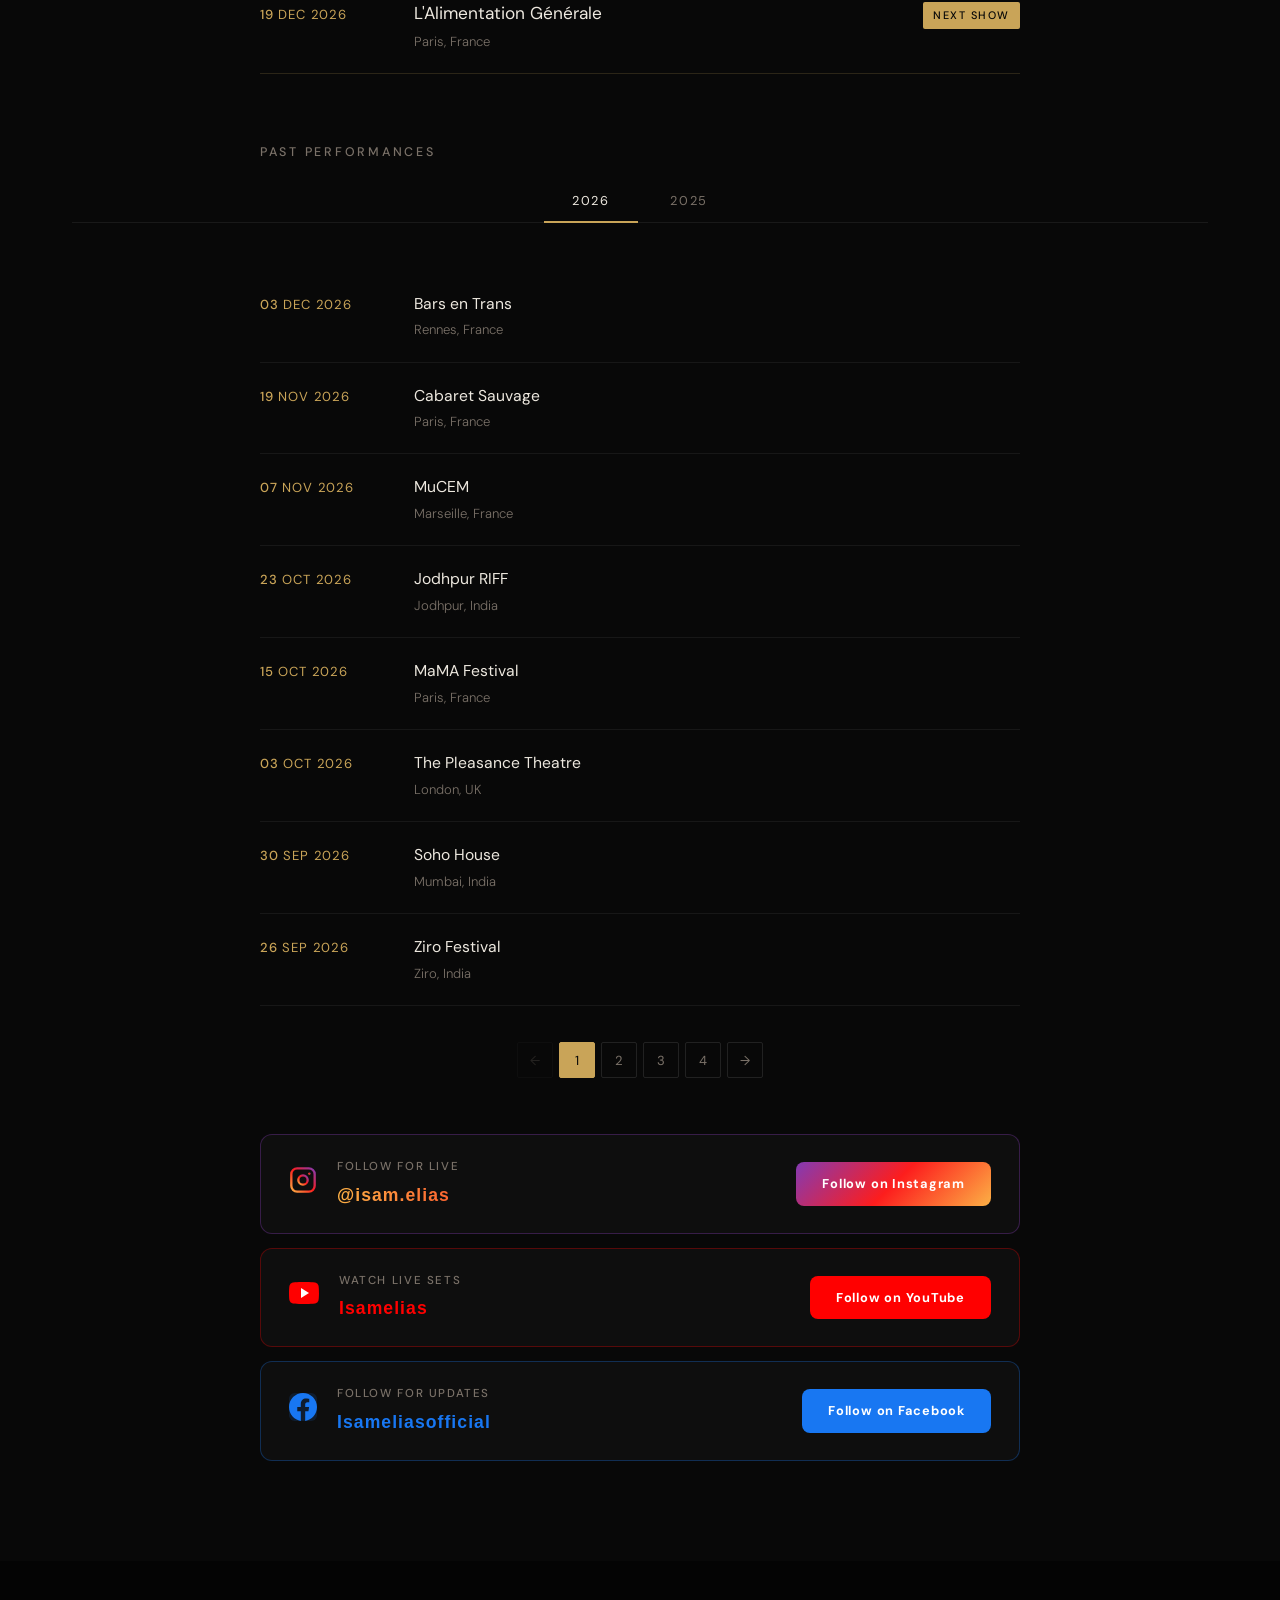
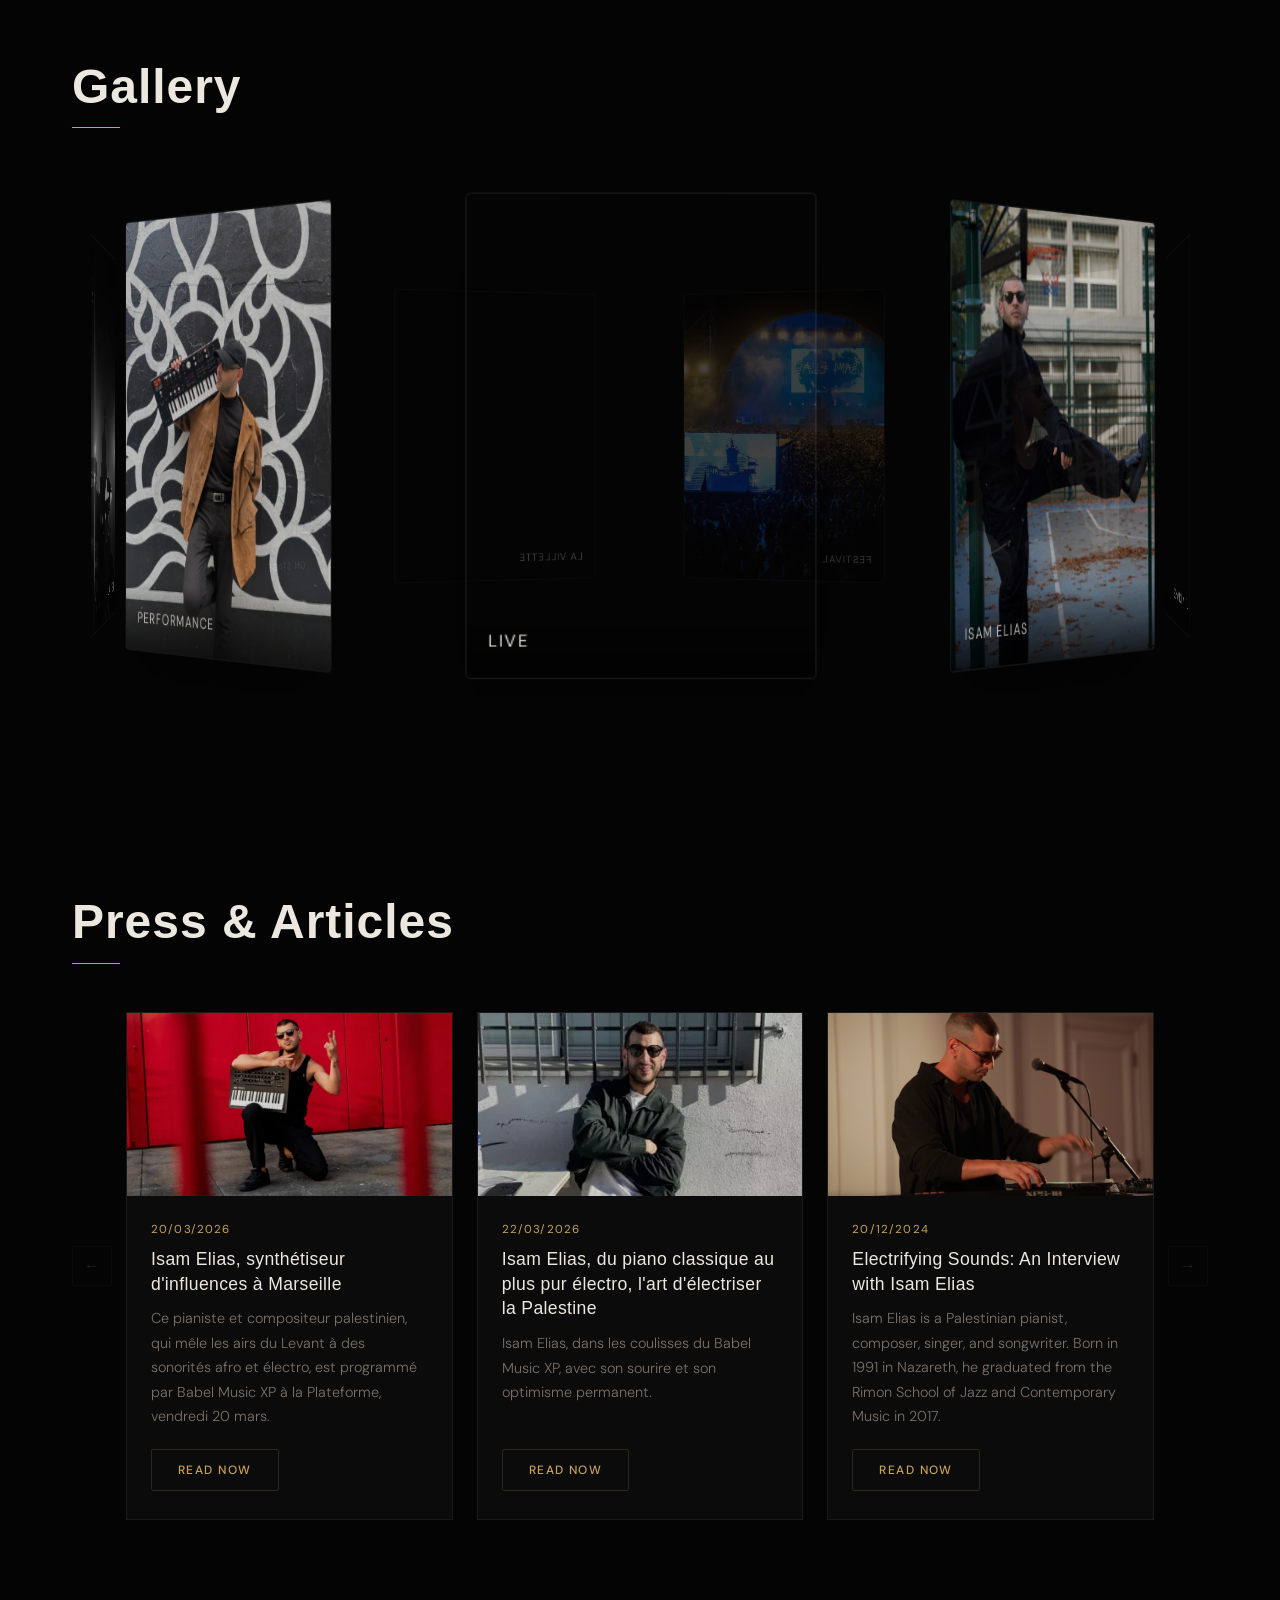
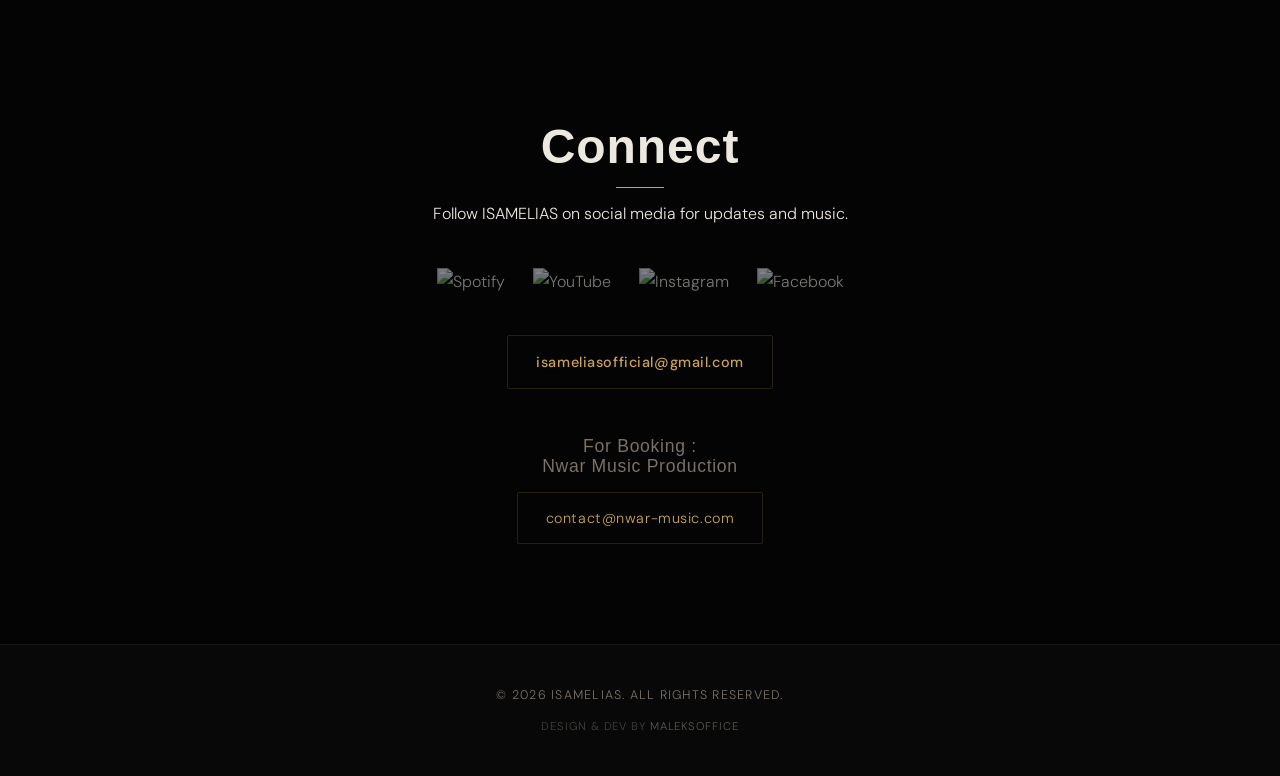
==== commit 854cd830: "Update 2026 tour dates, add new photos, restructure concerts, cut page weight - Replace 2026 schedul" ====
--- a/index.html
+++ b/index.html
@@ -16,7 +16,7 @@
     rel="stylesheet">
 
   <link rel="icon" type="image/png" href="./assets/img/favicon.png">
-  <link rel="stylesheet" href="./css/style.css">
+  <link rel="stylesheet" href="./css/style.css?v=3">
 </head>
 
 <body>
@@ -82,7 +82,7 @@
   <!-- Hero Section with Carousel -->
   <section id="hero" class="hero">
     <video autoplay muted loop playsinline class="hero-video" poster="./assets/img/hero-poster.jpg">
-      <source src="./assets/videos/0210.mp4" type="video/mp4">
+      <source src="./assets/videos/hero.mp4" type="video/mp4">
       Your browser does not support the video tag.
     </video>
     <div class="hero-content">
@@ -99,7 +99,7 @@
   <section id="about" class="section">
     <div class="container grid-2-col">
       <div class="image-wrapper">
-        <img src="./assets/img/Artist Section.jpg" alt="Isamelias Portrait" class="artist-img">
+        <img src="./assets/img/portrait-fur-coat.jpg" alt="Isam Elias portrait" class="artist-img" width="1333" height="2000" loading="lazy" decoding="async">
       </div>
       <div class="text-content">
         <h2>The Artist</h2>
@@ -172,7 +172,7 @@
             </div>
           </div>
           <div class="image-wrapper">
-            <img src="./assets/img/Tubes.jpeg" alt="TUBES EP Cover Art" class="album-cover">
+            <img src="./assets/img/Tubes.jpeg" alt="TUBES EP Cover Art" class="album-cover" loading="lazy">
           </div>
         </div>
 
@@ -182,7 +182,7 @@
           </h3>
           <a class="video-wrapper video-thumbnail-link" href="https://www.youtube.com/watch?v=NJxTVbMDqxY"
             target="_blank" aria-label="Watch on YouTube">
-            <img src="https://img.youtube.com/vi/NJxTVbMDqxY/maxresdefault.jpg" alt="Arabesques 2024 - Isam Elias">
+            <img src="https://img.youtube.com/vi/NJxTVbMDqxY/maxresdefault.jpg" alt="Arabesques 2024 - Isam Elias" loading="lazy">
             <div class="video-play-btn">&#9654;</div>
             <span class="video-yt-label">Watch on YouTube</span>
           </a>
@@ -247,19 +247,35 @@
   </section>
 
   <!-- Tours Section -->
-  <section id="tours" class="section">
+  <section id="tours" class="section tours-section">
+
+    <!-- Full-bleed live photo with tour stats -->
+    <div class="tour-banner">
+      <img src="./assets/img/live-festival-crowd.jpg" alt="Isam Elias performing to a festival crowd"
+        class="tour-banner-img" width="2000" height="1331" loading="lazy" decoding="async">
+      <div class="tour-banner-overlay">
+        <p class="tour-banner-kicker">On Tour</p>
+        <h2 class="tour-banner-title">Concerts &amp; Festivals</h2>
+        <p class="tour-stats" id="tour-stats"></p>
+      </div>
+    </div>
+
     <div class="container">
-      <h2 class="section-title">Selected Performances & Festivals</h2>
-      <p class="section-intro">In 2025, ISAM presented his live project on international stages across Europe, Africa,
-        and Asia.</p>
-
-      <div class="tour-controls">
-        <button id="btn-2025" class="btn-toggle">2025</button>
-        <button id="btn-2026" class="btn-toggle active">2026</button>
-      </div>
+      <p class="section-intro">From Les Vieilles Charrues and FMM Sines to Ziro Festival in India — ISAM takes his
+        live project to stages across Europe, Africa, and Asia.</p>
+
+      <!-- Upcoming (auto-filled from today's date) -->
+      <div id="tour-upcoming" class="tour-upcoming">
+        <h3 class="tour-subheading">Upcoming</h3>
+        <div id="tour-upcoming-list" class="tour-list"></div>
+      </div>
+
+      <!-- Archive -->
+      <h3 class="tour-subheading">Past Performances</h3>
+      <div id="tour-controls" class="tour-controls" role="group" aria-label="Filter past performances by year"></div>
 
       <div id="tour-list" class="tour-list">
-        <!-- Events will be injected here via JavaScript -->
+        <!-- Events are injected by JavaScript -->
       </div>
 
       <!-- Social Follow CTAs -->
@@ -443,7 +459,7 @@
     <p class="footer-credit">Design &amp; Dev by <a href="https://maleksoffice.com" target="_blank">Maleksoffice</a></p>
   </footer>
 
-  <script src="./js/script.js"></script>
+  <script src="./js/script.js?v=3"></script>
 </body>
 
 </html>
--- a/css/style.css
+++ b/css/style.css
@@ -784,6 +784,13 @@
     transition: transform 0.5s ease;
 }
 
+.artist-img {
+    height: auto;
+    aspect-ratio: 4 / 5;
+    object-fit: cover;
+    object-position: center 12%;
+}
+
 .artist-img:hover,
 .album-cover:hover {
     transform: scale(1.02);
@@ -859,7 +866,8 @@
 
 .tour-item {
     display: grid;
-    grid-template-columns: 130px 1fr;
+    grid-template-columns: 130px 1fr auto;
+    align-items: baseline;
     gap: 24px;
     padding: 20px 0;
     border-bottom: 1px solid rgba(255, 255, 255, 0.06);
@@ -870,27 +878,140 @@
     padding-left: 8px;
 }
 
-.tour-year {
-    display: none;
-}
-
 .tour-date {
     font-family: var(--font-body);
     font-size: 0.82rem;
     font-weight: 400;
     letter-spacing: 0.06em;
+    text-transform: uppercase;
     color: var(--color-primary);
     white-space: nowrap;
 }
 
+.tour-day {
+    font-weight: 500;
+}
+
 .tour-location {
-    font-size: 0.95rem;
+    display: flex;
+    flex-direction: column;
+    gap: 2px;
+}
+
+.tour-venue-name {
+    font-size: 0.98rem;
+    font-weight: 400;
+    color: var(--color-text);
+}
+
+.tour-city {
+    font-size: 0.82rem;
     font-weight: 300;
-    color: var(--color-text);
-}
-
-.tour-venue {
-    display: none;
+    color: var(--color-muted);
+}
+
+/* Upcoming block */
+.tour-upcoming {
+    max-width: 760px;
+    margin: 0 auto 72px;
+}
+
+.tour-subheading {
+    max-width: 760px;
+    margin: 0 auto 20px;
+    font-family: var(--font-body);
+    font-size: 0.78rem;
+    font-weight: 500;
+    letter-spacing: 0.22em;
+    text-transform: uppercase;
+    color: var(--color-muted);
+}
+
+.tour-item-upcoming .tour-venue-name {
+    font-size: 1.08rem;
+}
+
+.tour-item.is-next {
+    border-bottom-color: var(--color-border);
+}
+
+.tour-badge {
+    font-family: var(--font-body);
+    font-size: 0.68rem;
+    font-weight: 500;
+    letter-spacing: 0.14em;
+    text-transform: uppercase;
+    color: #080808;
+    background: var(--color-primary);
+    padding: 4px 10px;
+    border-radius: 2px;
+    white-space: nowrap;
+}
+
+/* Full-bleed live photo at the top of the concerts section */
+.tours-section {
+    padding-top: 0;
+}
+
+.tour-banner {
+    position: relative;
+    height: min(70vh, 640px);
+    min-height: 360px;
+    margin-bottom: 56px;
+    overflow: hidden;
+}
+
+.tour-banner-img {
+    width: 100%;
+    height: 100%;
+    object-fit: cover;
+    object-position: center 18%;
+    display: block;
+}
+
+.tour-banner-overlay {
+    position: absolute;
+    inset: 0;
+    display: flex;
+    flex-direction: column;
+    justify-content: flex-end;
+    align-items: center;
+    text-align: center;
+    padding: 0 16px 48px;
+    background: linear-gradient(to top, var(--color-bg) 0%, rgba(8, 8, 8, 0.55) 35%, rgba(8, 8, 8, 0) 70%);
+}
+
+.tour-banner-kicker {
+    font-family: var(--font-body);
+    font-size: 0.75rem;
+    letter-spacing: 0.3em;
+    text-transform: uppercase;
+    color: var(--color-primary);
+    margin-bottom: 10px;
+}
+
+.tour-banner-title {
+    font-size: clamp(2rem, 5vw, 3.4rem);
+    color: var(--color-text);
+    margin-bottom: 18px;
+}
+
+.tour-stats {
+    display: flex;
+    flex-wrap: wrap;
+    justify-content: center;
+    gap: 8px 28px;
+    font-family: var(--font-body);
+    font-size: 0.8rem;
+    letter-spacing: 0.16em;
+    text-transform: uppercase;
+    color: var(--color-text);
+}
+
+.tour-stats span + span::before {
+    content: '·';
+    margin-right: 28px;
+    color: var(--color-primary);
 }
 
 /* ---- Contact ---- */
@@ -1465,8 +1586,36 @@
     }
 
     .tour-item {
-        grid-template-columns: 110px 1fr;
+        grid-template-columns: 96px 1fr;
         gap: 12px;
+    }
+
+    .tour-banner {
+        height: 440px;
+        min-height: 0;
+        margin-bottom: 40px;
+    }
+
+    .tour-banner-img {
+        object-position: 40% 20%;
+    }
+
+    .tour-banner-overlay {
+        padding-bottom: 28px;
+        background: linear-gradient(to top, var(--color-bg) 0%, rgba(8, 8, 8, 0.5) 30%, rgba(8, 8, 8, 0) 55%);
+    }
+
+    .tour-badge {
+        grid-column: 2;
+        justify-self: start;
+    }
+
+    .tour-stats span + span::before {
+        margin-right: 8px;
+    }
+
+    .tour-stats {
+        gap: 6px 8px;
     }
 
     .song-grid {
@@ -1599,9 +1748,9 @@
     will-change: transform;
 }
 
-/* Spacer that drives scroll-linked animation (200vh) */
+/* Spacer that drives scroll-linked animation */
 .sem-scroll-space {
-    height: 200vh;
+    height: 80vh;
 }
 
 /* Children content — revealed after animation completes */
@@ -1646,4 +1795,19 @@
         font-size: 0.72rem;
         padding: 2px 10px;
     }
-}
+
+    .social-follow-inner {
+        flex-direction: column;
+        align-items: center;
+        text-align: center;
+    }
+
+    .social-follow-text {
+        align-items: center;
+    }
+
+    .social-follow-btn {
+        width: 100%;
+        text-align: center;
+    }
+}
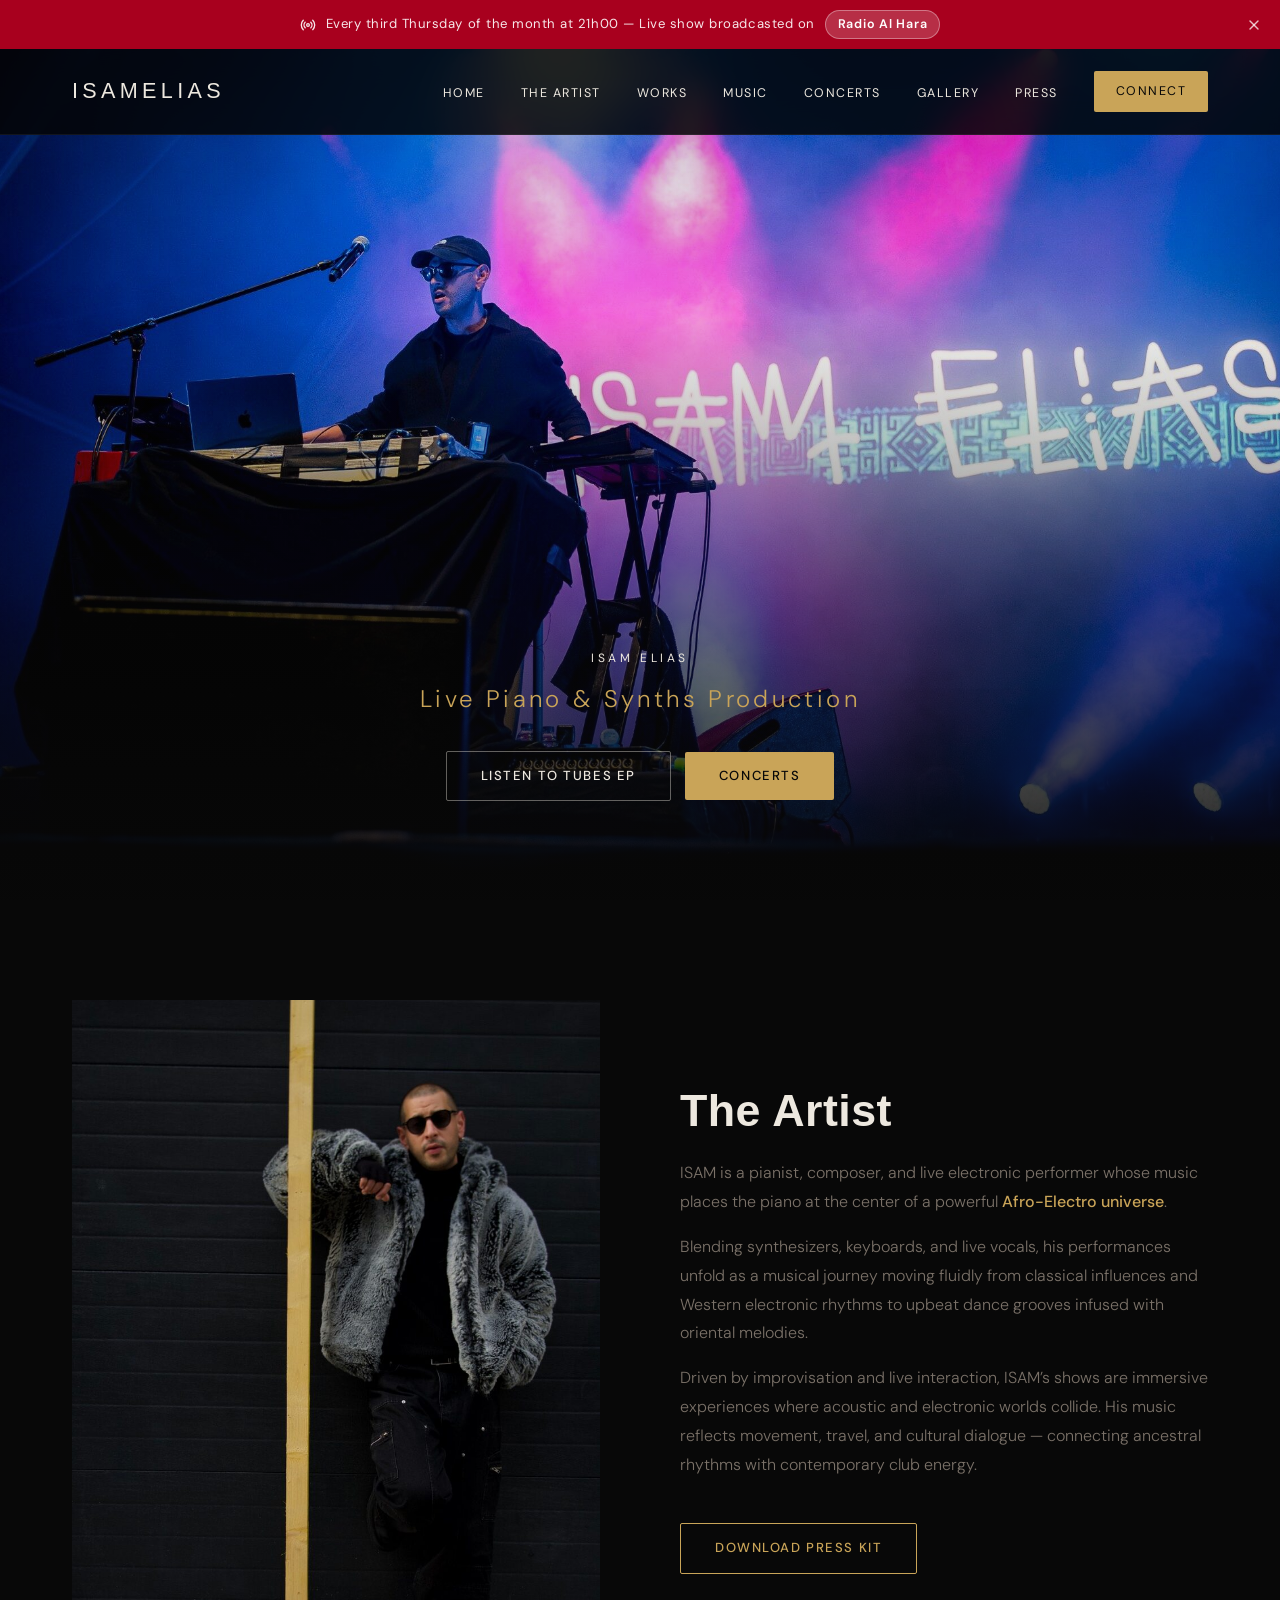
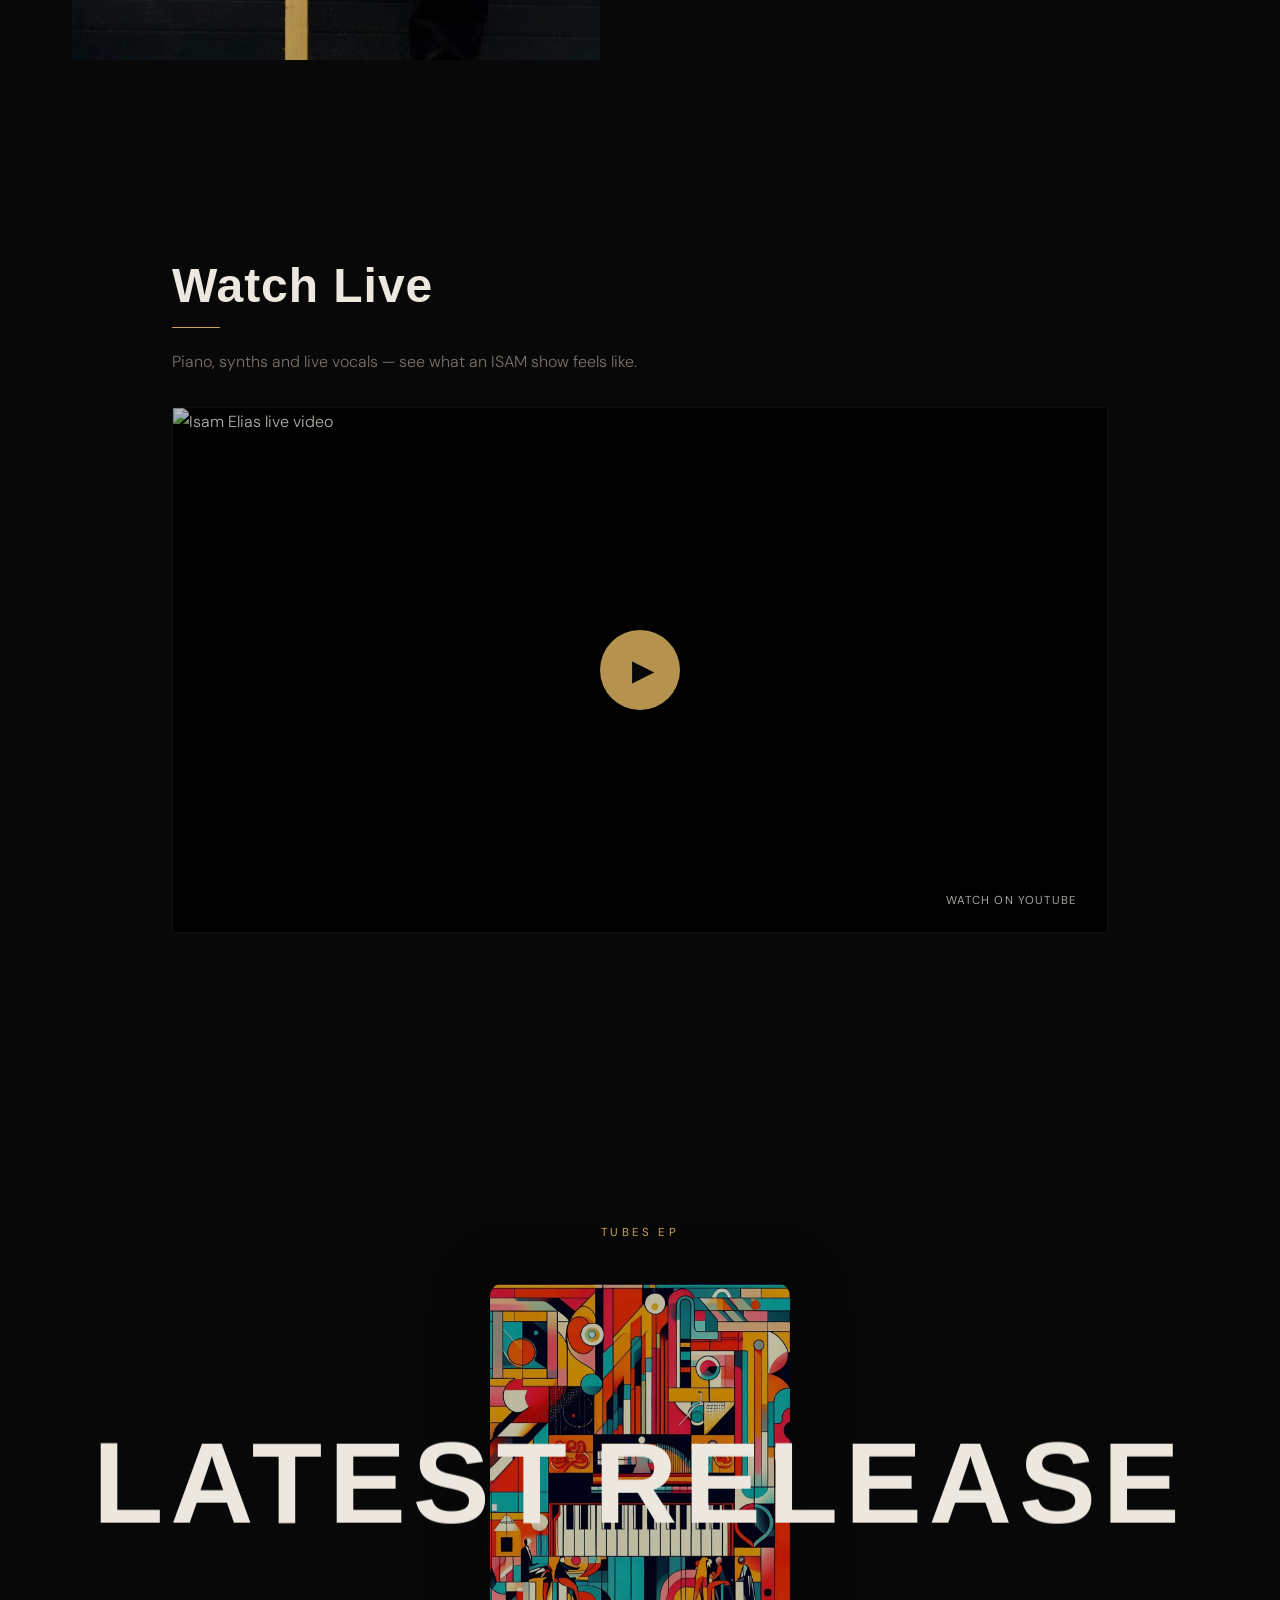
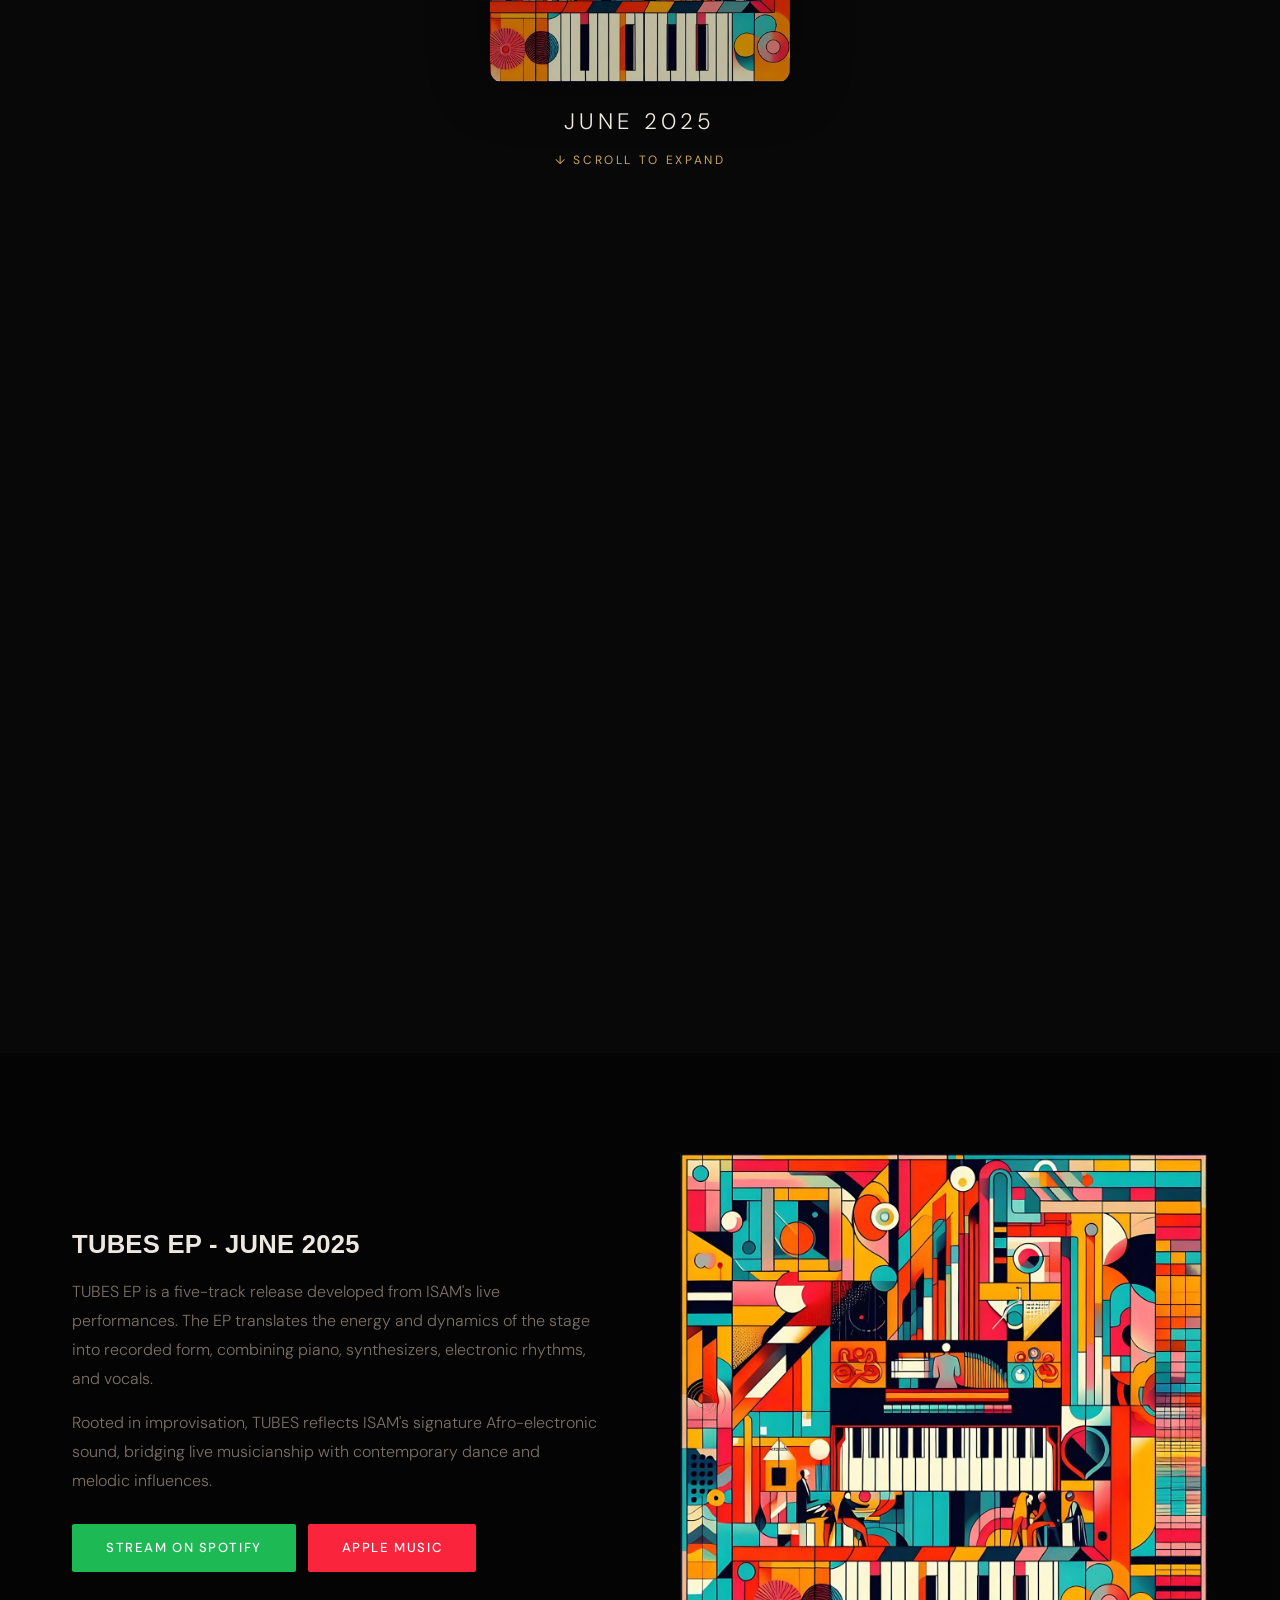
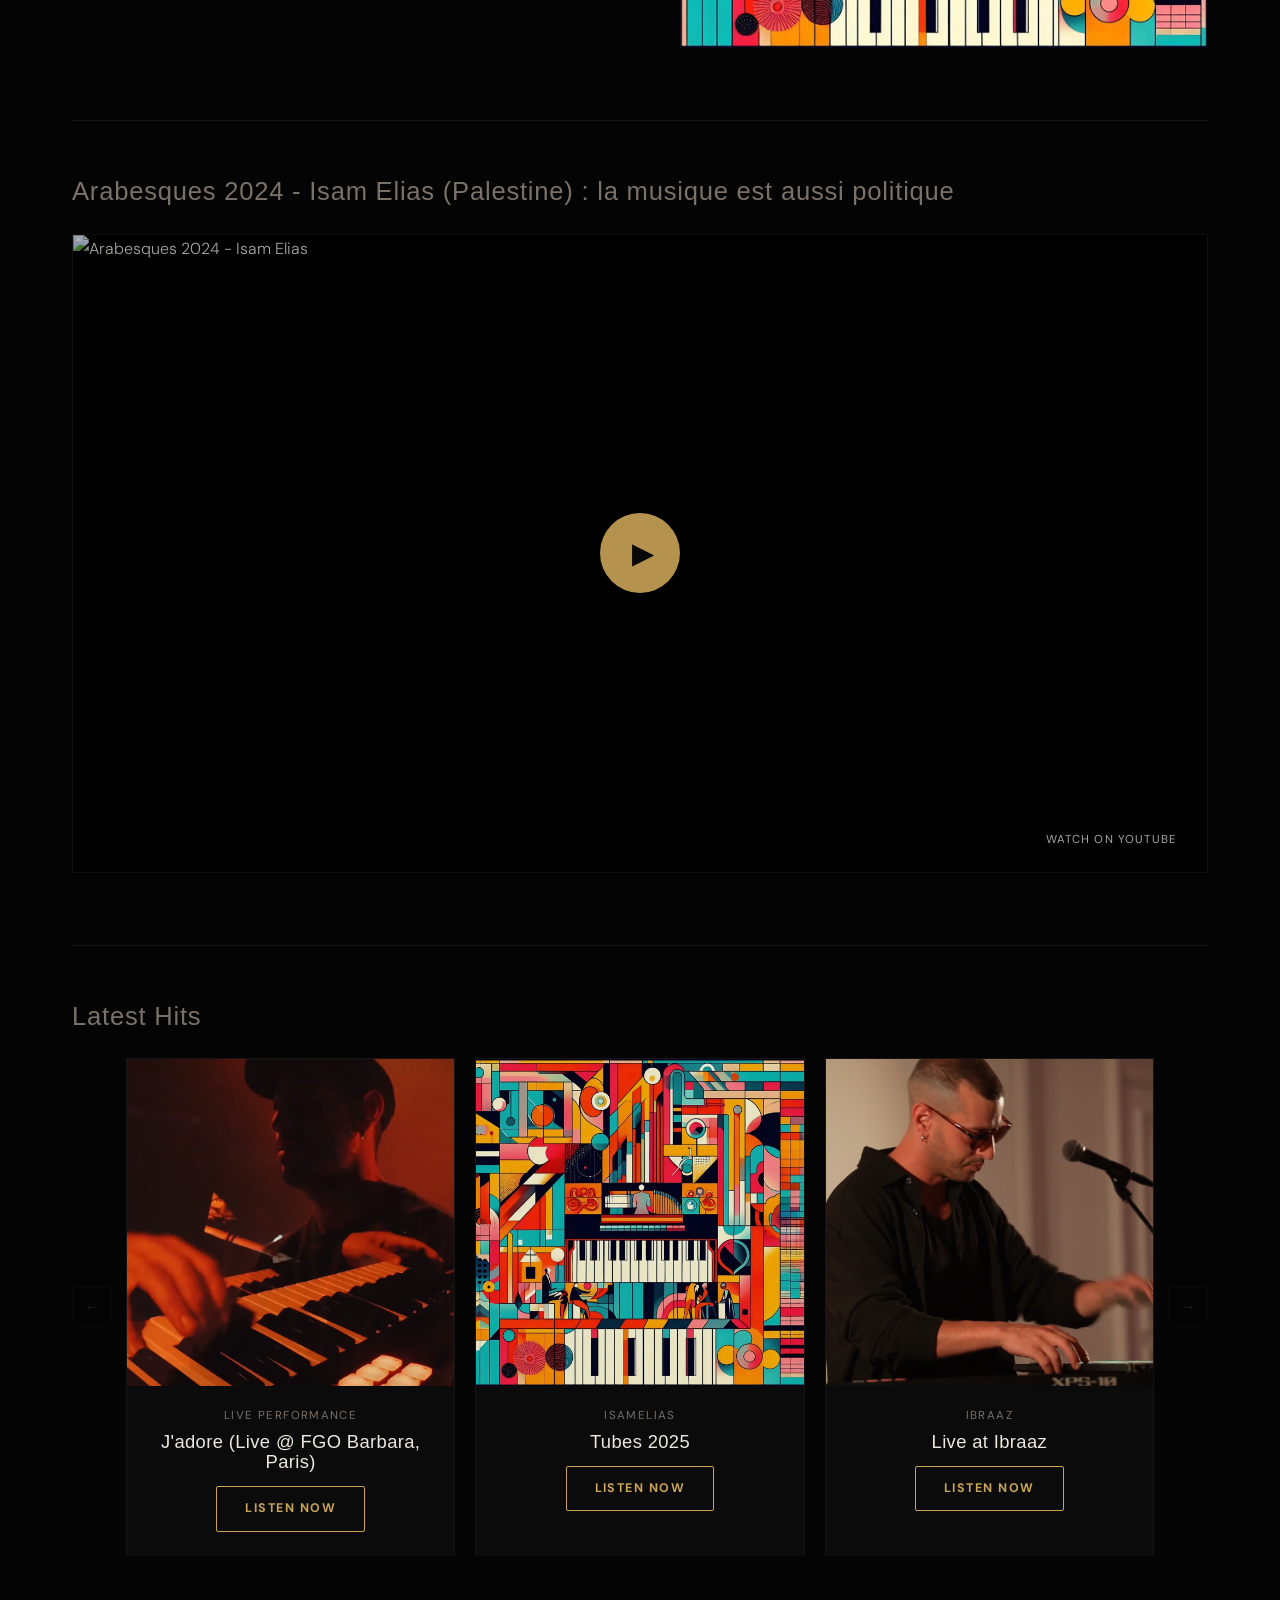
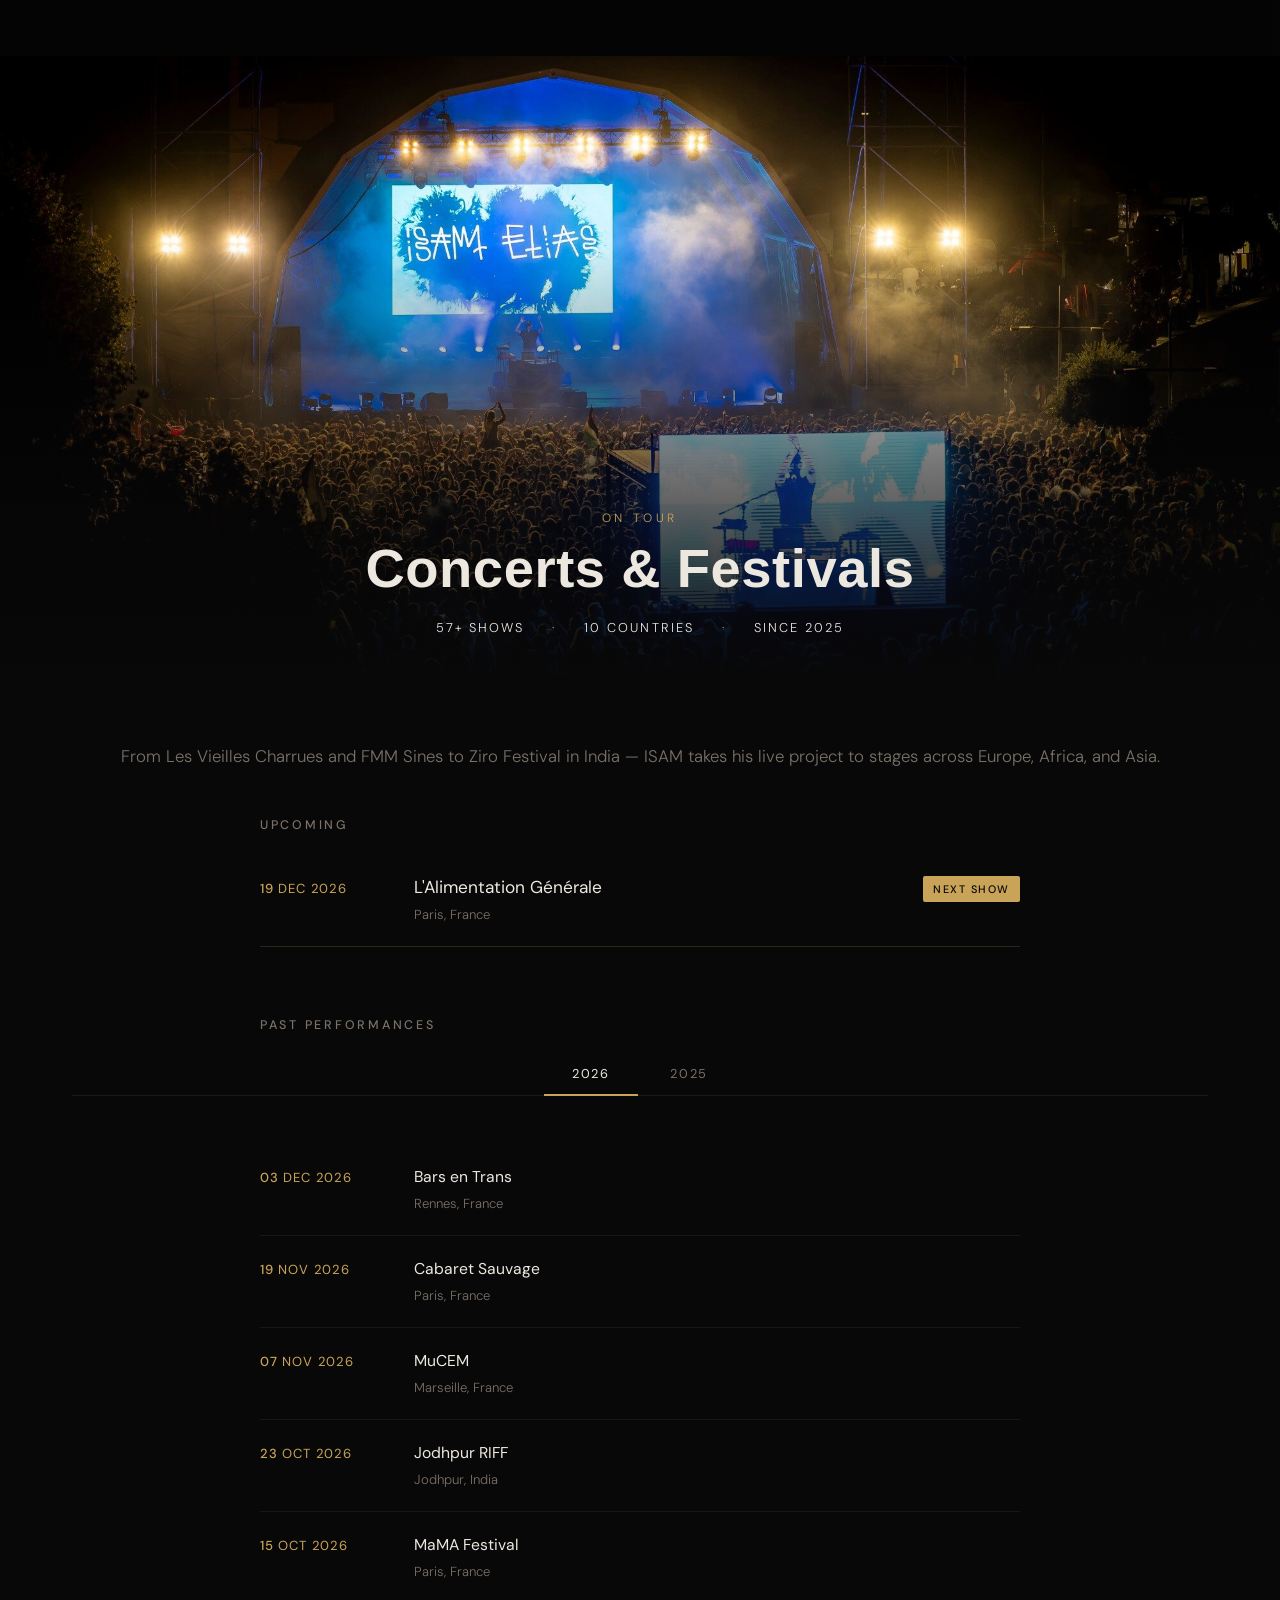
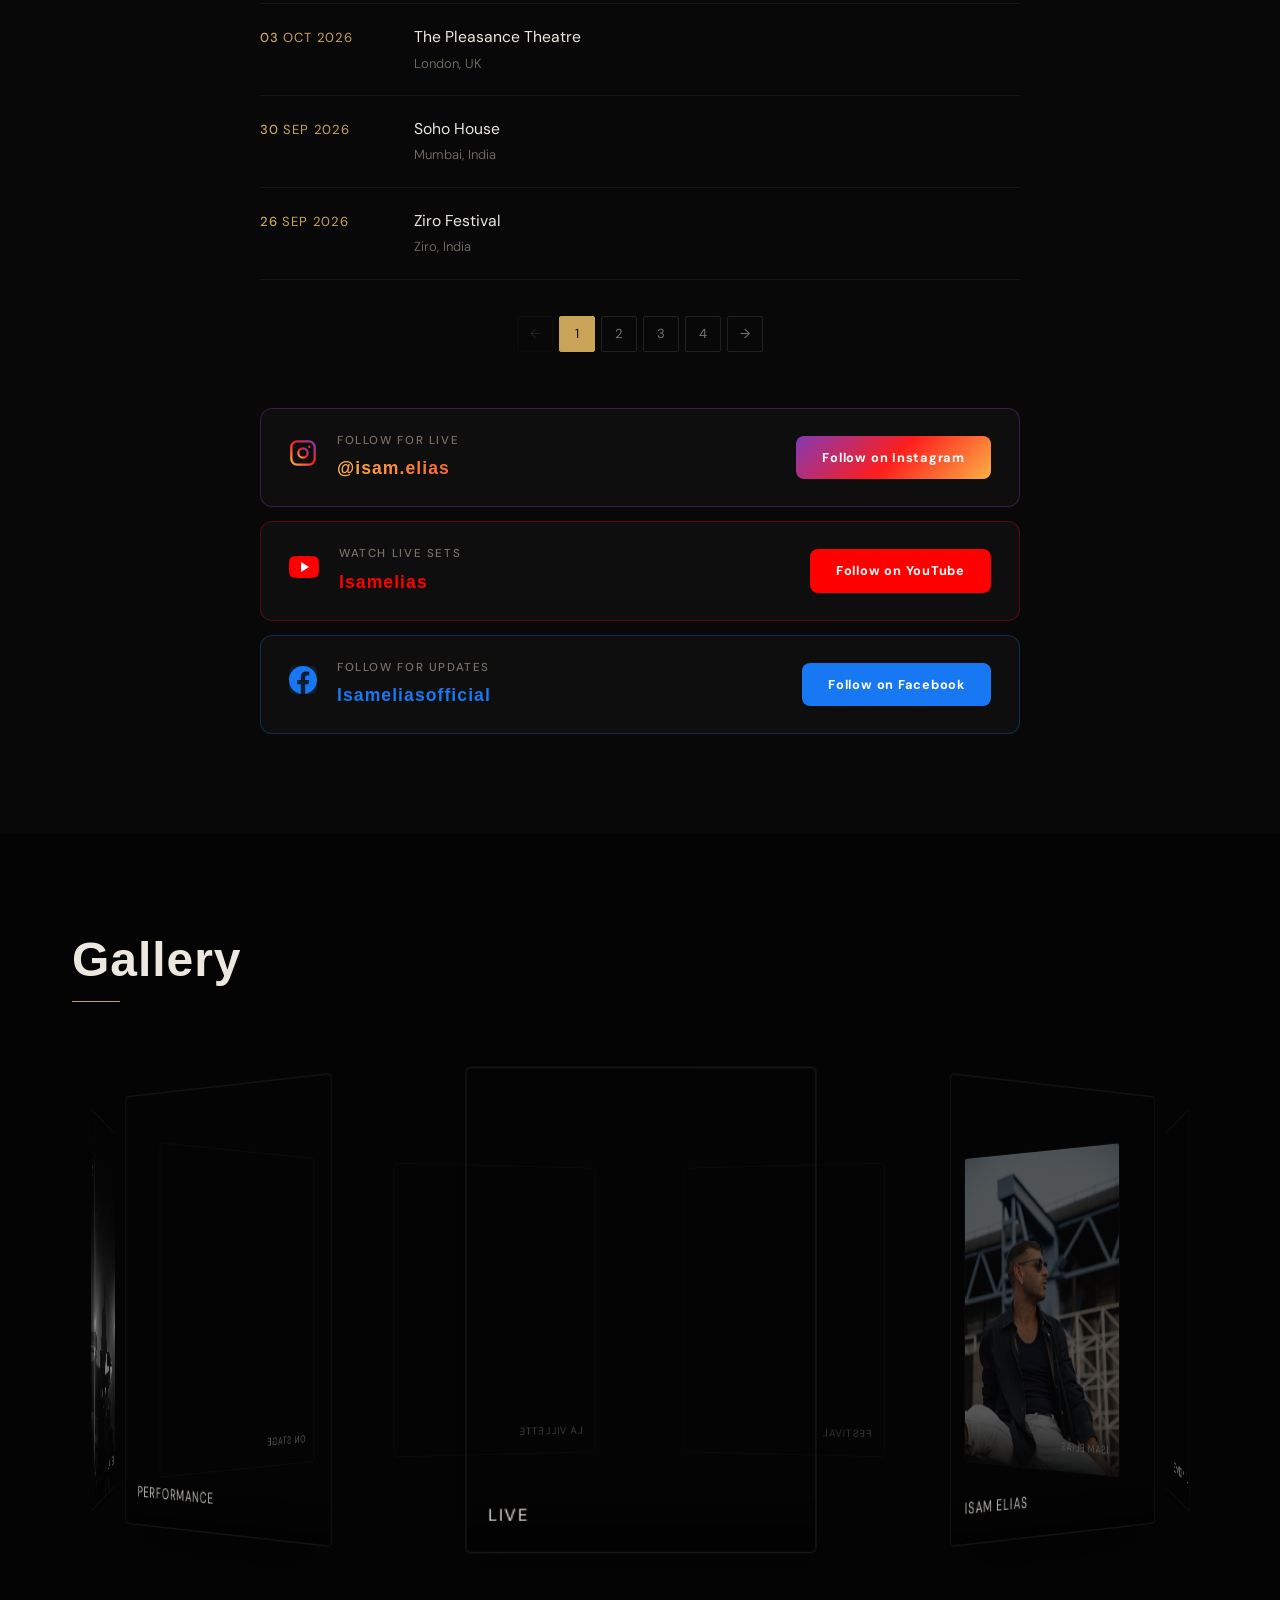
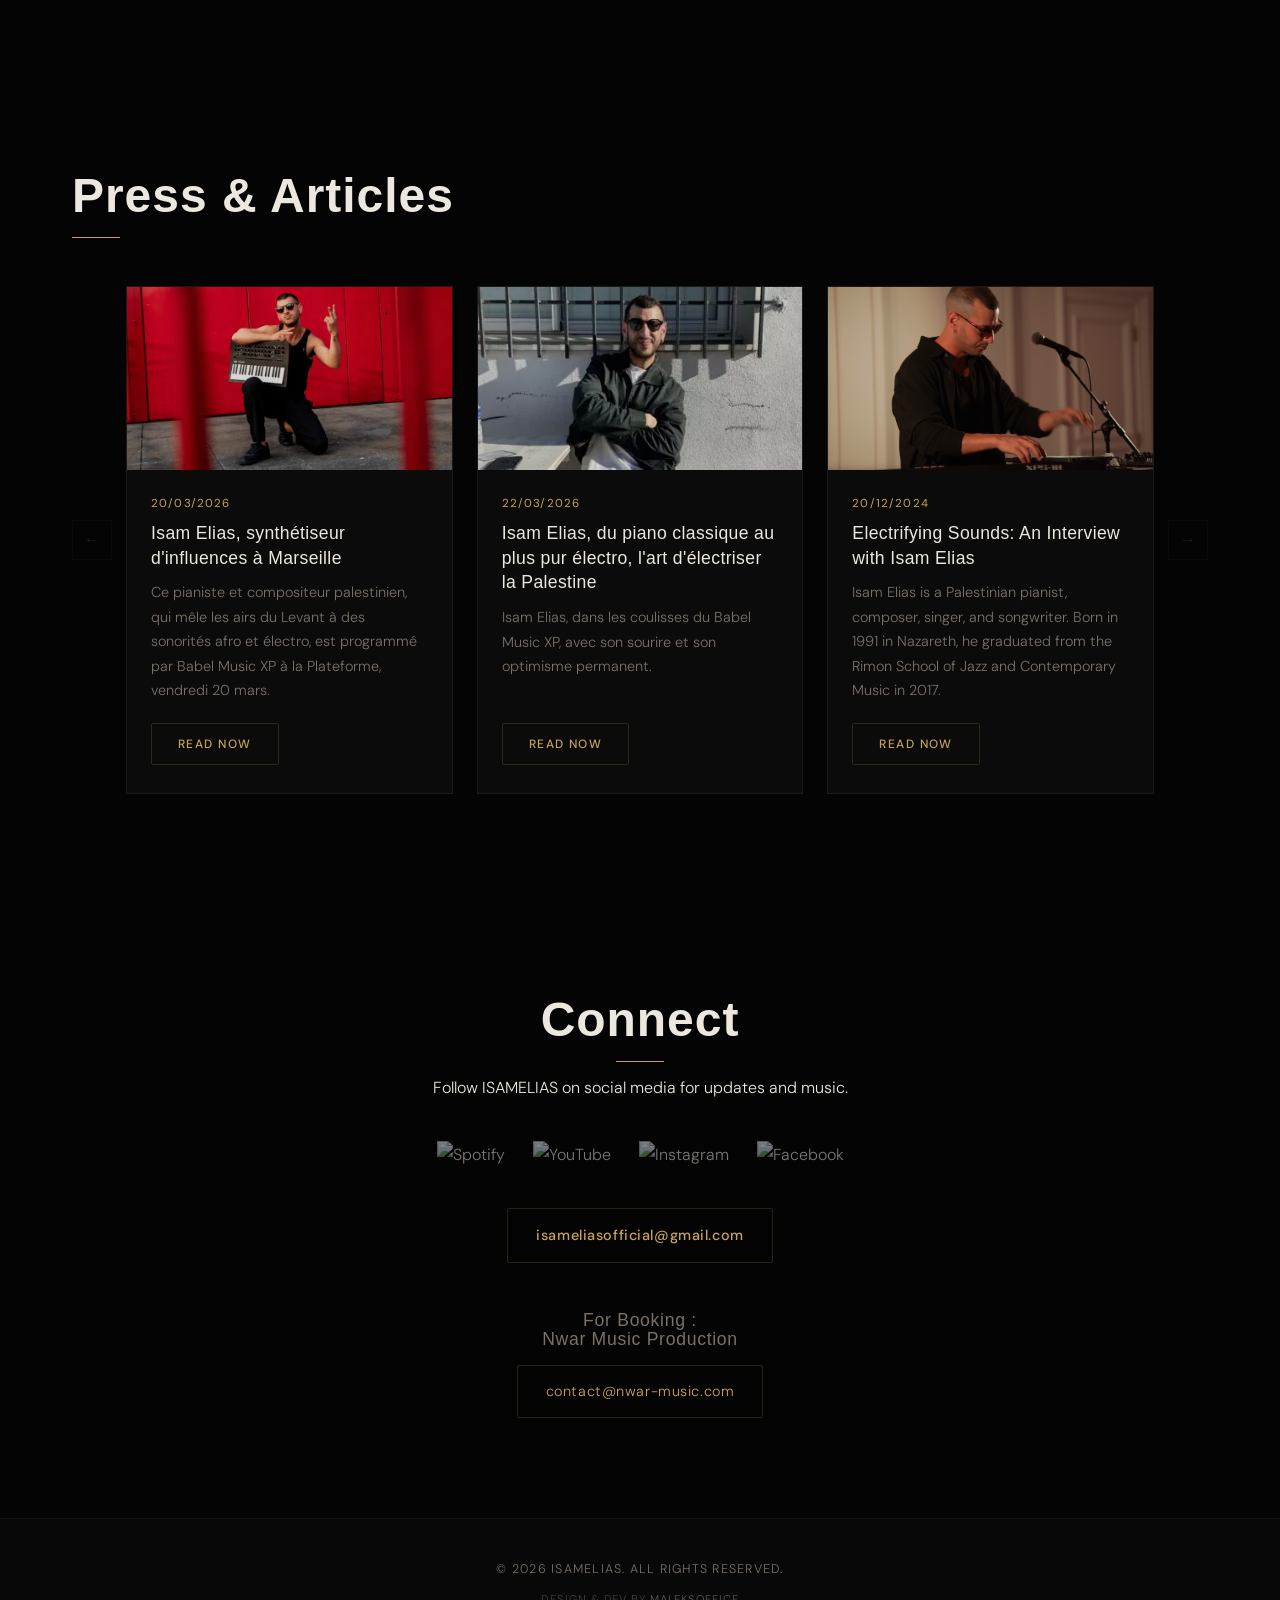
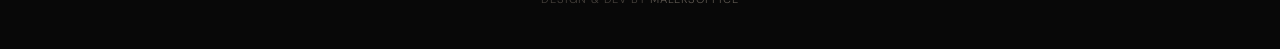
==== commit db10a4e1: "Use live stage photo as header image; add Watch Live video section - Hero: replace background video " ====
--- a/index.html
+++ b/index.html
@@ -16,7 +16,7 @@
     rel="stylesheet">
 
   <link rel="icon" type="image/png" href="./assets/img/favicon.png">
-  <link rel="stylesheet" href="./css/style.css?v=3">
+  <link rel="stylesheet" href="./css/style.css?v=4">
 </head>
 
 <body>
@@ -81,10 +81,10 @@
 
   <!-- Hero Section with Carousel -->
   <section id="hero" class="hero">
-    <video autoplay muted loop playsinline class="hero-video" poster="./assets/img/hero-poster.jpg">
-      <source src="./assets/videos/hero.mp4" type="video/mp4">
-      Your browser does not support the video tag.
-    </video>
+    <img src="./assets/img/hero-stage.jpg"
+      srcset="./assets/img/hero-stage-1000.jpg 1000w, ./assets/img/hero-stage.jpg 2000w" sizes="100vw"
+      alt="Isam Elias performing live on stage" class="hero-image" width="2000" height="1331"
+      fetchpriority="high" decoding="async">
     <div class="hero-content">
       <p class="hero-name">ISAM ELIAS</p>
       <h1 class="subtitle">Live Piano &amp; Synths Production</h1>
@@ -112,6 +112,21 @@
           electronic worlds collide. His music reflects movement, travel, and cultural dialogue — connecting ancestral
           rhythms with contemporary club energy.</p>
         <a href="./assets/docs/presskit.pdf" class="btn-secondary" download>Download Press Kit</a>
+      </div>
+    </div>
+  </section>
+
+  <!-- Video Section -->
+  <section id="video" class="section video-section">
+    <div class="container">
+      <h2 class="section-title">Watch Live</h2>
+      <p class="video-section-intro">Piano, synths and live vocals — see what an ISAM show feels like.</p>
+      <div class="video-wrapper yt-lite" data-yt-id="qVBGf6nZnws">
+        <img src="https://i.ytimg.com/vi/qVBGf6nZnws/maxresdefault.jpg" alt="Isam Elias live video"
+          loading="lazy" decoding="async">
+        <button type="button" class="video-play-btn" aria-label="Play video">&#9654;</button>
+        <a href="https://www.youtube.com/watch?v=qVBGf6nZnws" target="_blank" rel="noopener"
+          class="video-yt-label">Watch on YouTube</a>
       </div>
     </div>
   </section>
@@ -459,7 +474,7 @@
     <p class="footer-credit">Design &amp; Dev by <a href="https://maleksoffice.com" target="_blank">Maleksoffice</a></p>
   </footer>
 
-  <script src="./js/script.js?v=3"></script>
+  <script src="./js/script.js?v=4"></script>
 </body>
 
 </html>
--- a/css/style.css
+++ b/css/style.css
@@ -554,6 +554,47 @@
     border-radius: 2px;
 }
 
+/* ---- Video section (click-to-load YouTube) ---- */
+.video-section .container {
+    max-width: 1000px;
+}
+
+.video-section-intro {
+    color: var(--color-muted);
+    font-weight: 300;
+    margin: 20px 0 32px;
+}
+
+.yt-lite img {
+    position: absolute;
+    inset: 0;
+    width: 100%;
+    height: 100%;
+    object-fit: cover;
+    filter: brightness(0.75);
+    transition: filter 0.3s, transform 0.4s;
+}
+
+.yt-lite:hover img {
+    filter: brightness(0.55);
+    transform: scale(1.03);
+}
+
+.yt-lite .video-play-btn {
+    border: none;
+    cursor: pointer;
+}
+
+.yt-lite:hover .video-play-btn {
+    background: var(--color-primary);
+    transform: translate(-50%, -50%) scale(1.1);
+}
+
+.yt-lite .video-yt-label {
+    text-decoration: none;
+    z-index: 1;
+}
+
 /* ---- Music Slider ---- */
 .music-slider-section {
     margin-top: 72px;
@@ -710,18 +751,20 @@
     height: 100vh;
     min-height: 600px;
     display: flex;
-    align-items: center;
+    align-items: flex-end;          /* text sits low, clear of the name on the stage screen */
     justify-content: center;
+    padding-bottom: 11vh;
     text-align: center;
     overflow: hidden;
 }
 
-.hero-video {
+.hero-image {
     position: absolute;
     inset: 0;
     width: 100%;
     height: 100%;
     object-fit: cover;
+    object-position: center 30%;
     z-index: 0;
 }
 
@@ -731,9 +774,10 @@
     inset: 0;
     background: linear-gradient(
         to bottom,
-        rgba(8, 8, 8, 0.35) 0%,
-        rgba(8, 8, 8, 0.55) 60%,
-        rgba(8, 8, 8, 0.95) 100%
+        rgba(8, 8, 8, 0.25) 0%,
+        rgba(8, 8, 8, 0.05) 35%,
+        rgba(8, 8, 8, 0.55) 72%,
+        rgba(8, 8, 8, 0.96) 100%
     );
     z-index: 1;
 }
@@ -1588,6 +1632,10 @@
     .tour-item {
         grid-template-columns: 96px 1fr;
         gap: 12px;
+    }
+
+    .hero-image {
+        object-position: 34% center;
     }
 
     .tour-banner {
